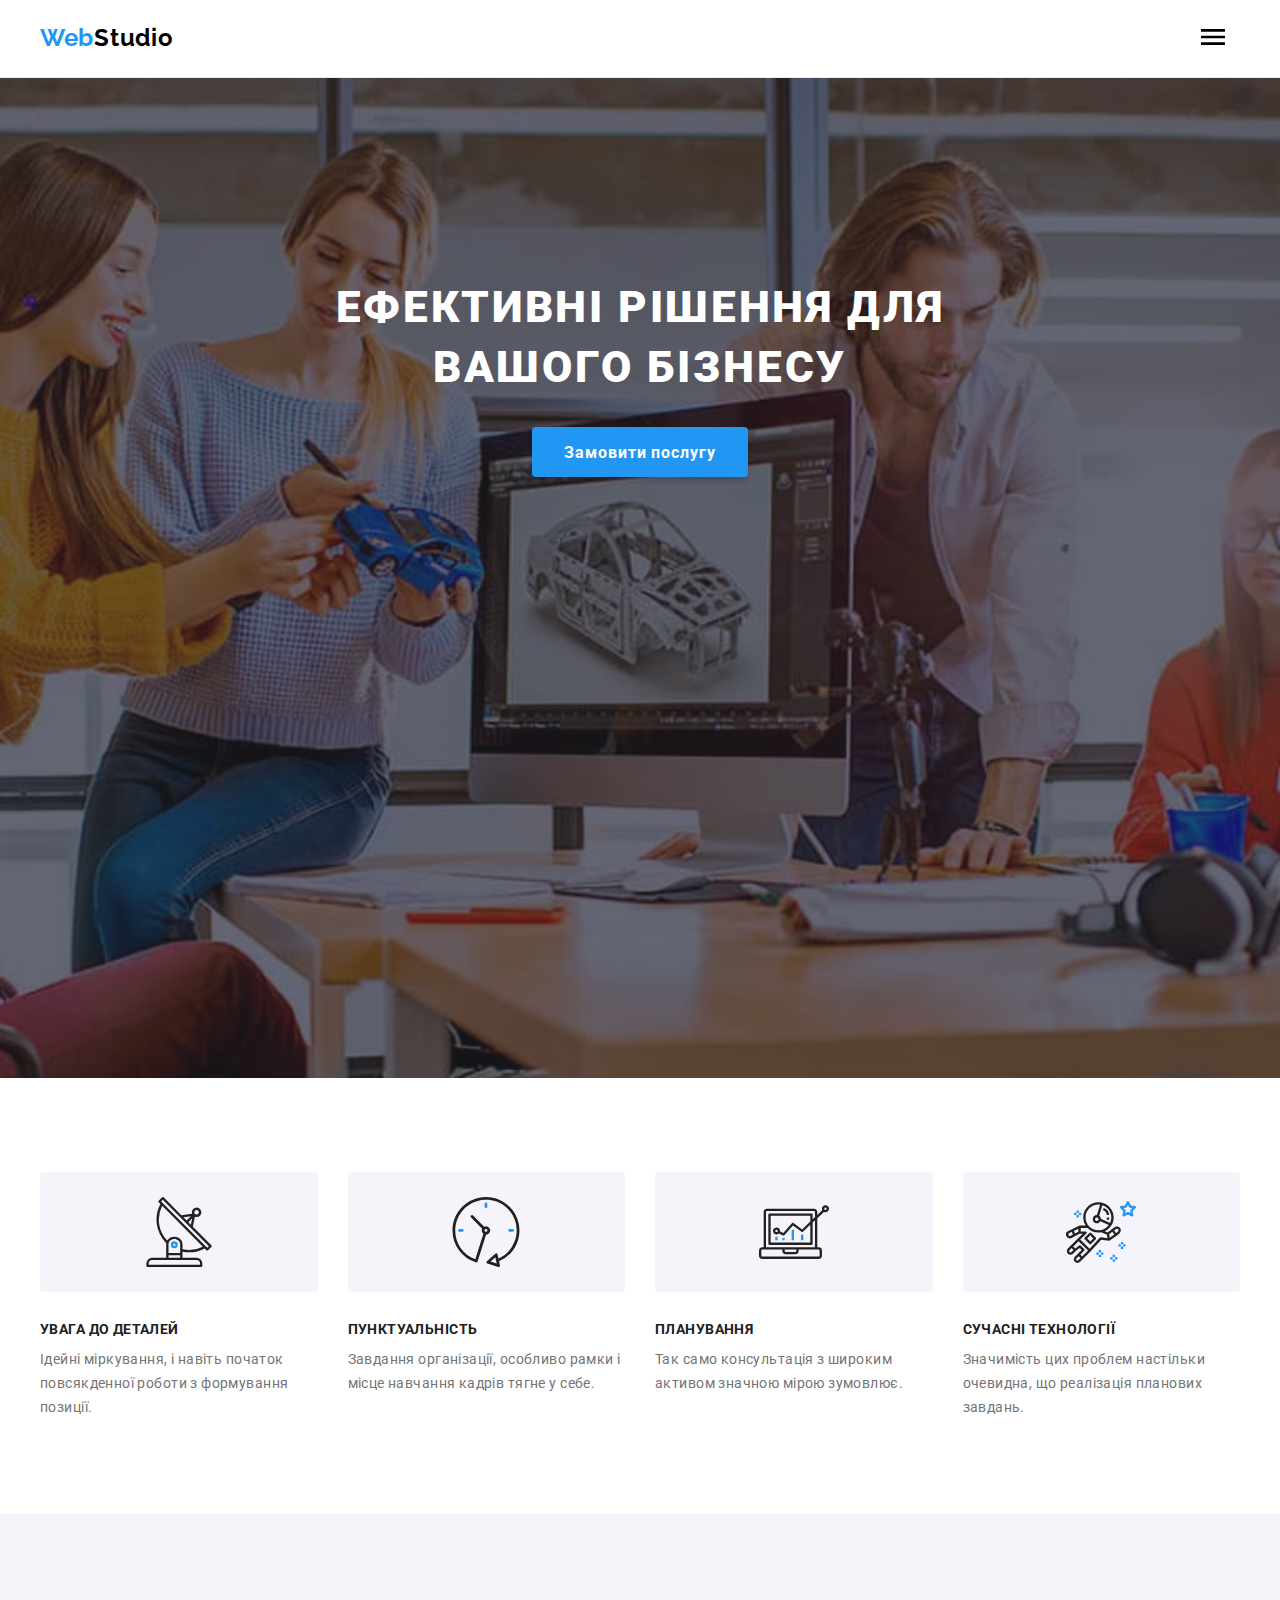
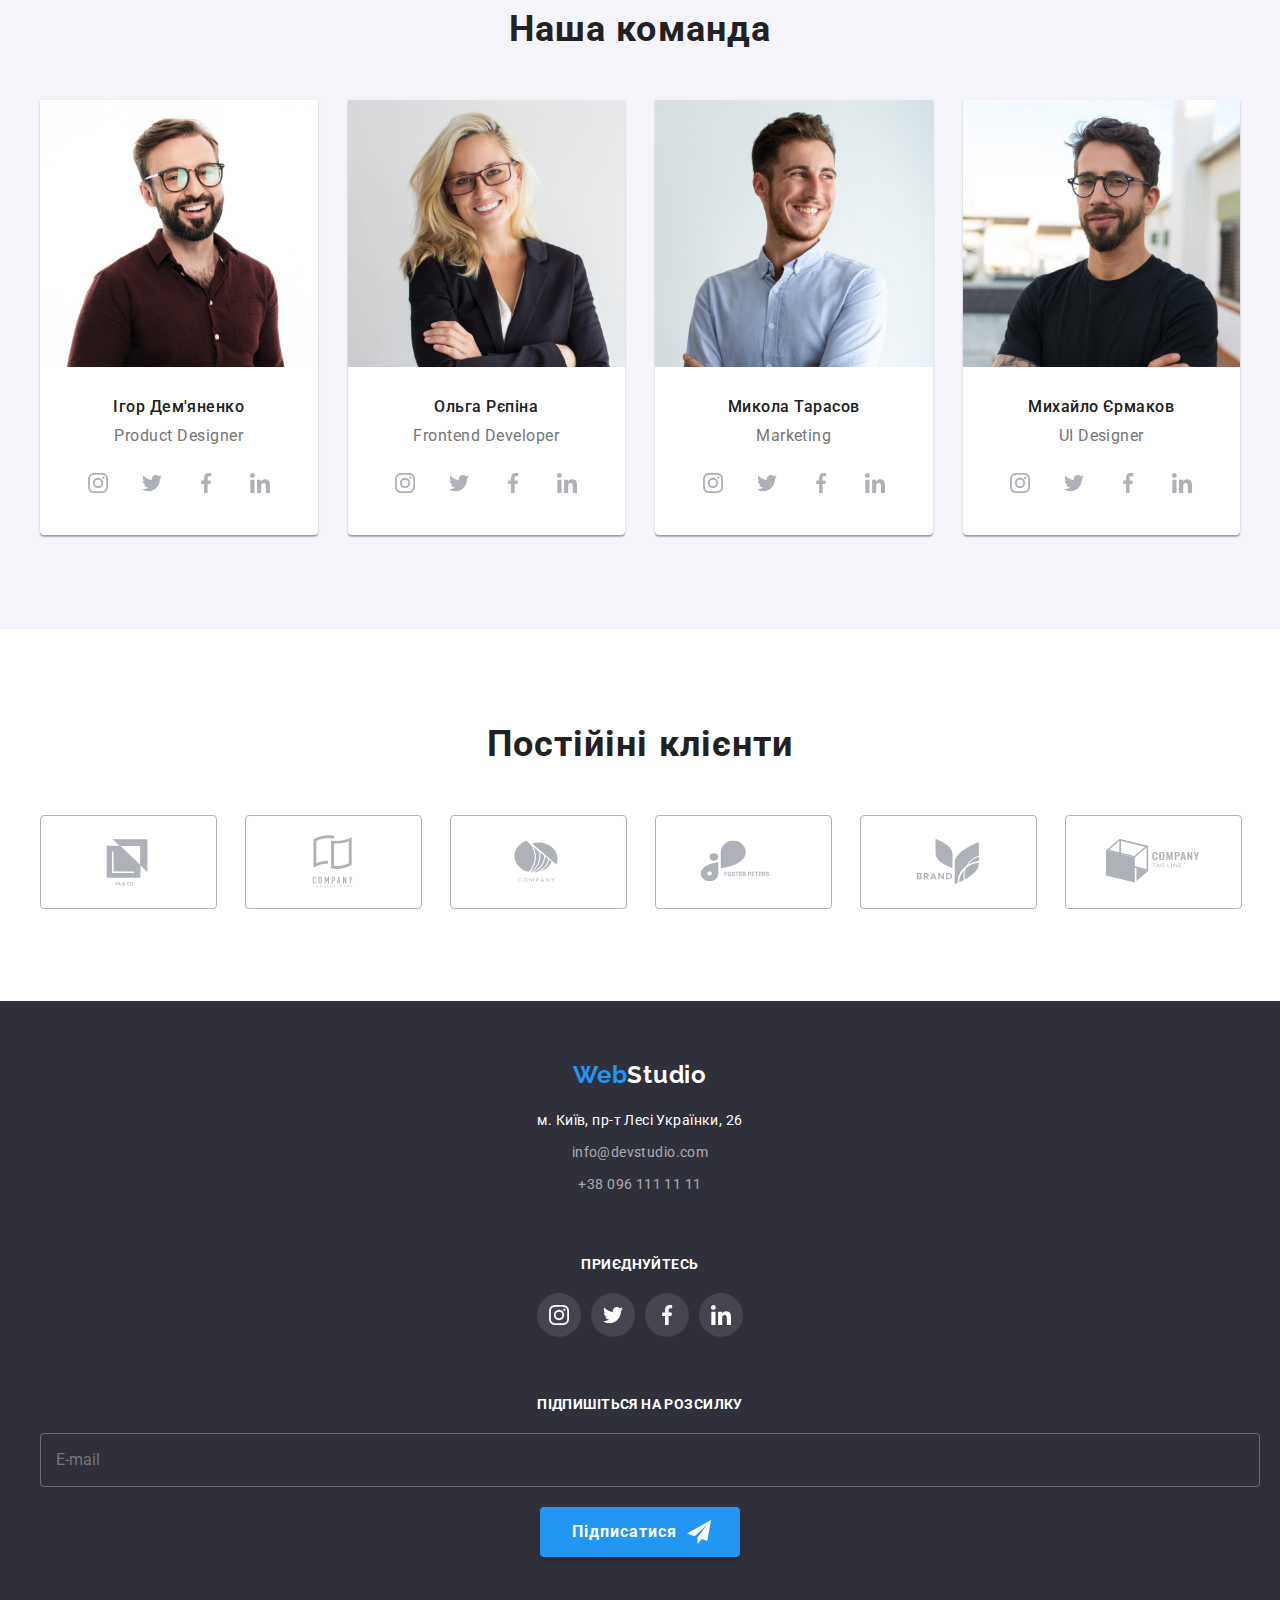
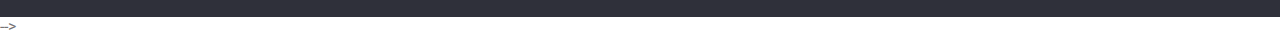
==== index.html @ acf28c1c "base" ====
<!DOCTYPE html>
<html lang="uk">
  <head>
    <meta charset="UTF-8" />
    <meta http-equiv="X-UA-Compatible" content="IE=edge" />
    <meta name="viewport" content="width=device-width, initial-scale=1.0" />
    <title>Web</title>
    <link rel="preconnect" href="https://fonts.googleapis.com" />
    <link rel="preconnect" href="https://fonts.gstatic.com" crossorigin />
    <link
      href="https://fonts.googleapis.com/css2?family=Raleway:wght@700&family=Roboto:wght@400;500;700;900&display=swap"
      rel="stylesheet"
    />
    <link
      rel="stylesheet"
      href="https://cdnjs.cloudflare.com/ajax/libs/modern-normalize/1.1.0/modern-normalize.min.css"
      integrity="sha512-wpPYUAdjBVSE4KJnH1VR1HeZfpl1ub8YT/NKx4PuQ5NmX2tKuGu6U/JRp5y+Y8XG2tV+wKQpNHVUX03MfMFn9Q=="
      crossorigin="anonymous"
      referrerpolicy="no-referrer"
    />
    <!-- <link rel="stylesheet" href="./css/styles.css" /> -->
    <link rel="stylesheet" href="./css/main.min.css">
  </head>

  <body>
    <header class="header">
      <div class="container header__container">
        <nav class="navigation">
          <a class="logo navigation__logo link logo--margin-header" lang="en" href="./index.html"
            >Web<span class="accent accent--color-dark">Studio</span></a
          >
          <ul class="site-nav">
            <li class="site-nav__item">
              <a class="site-nav__link link current" href="./index.html">Студія</a>
            </li>
            <li class="site-nav__item">
              <a class="site-nav__link link" href="./portfolio.html">Портфоліо</a>
            </li>
            <li class="site-nav__item">
              <a class="site-nav__link link" href="#">Контакти</a>
            </li>
          </ul>
        </nav>
        <ul class="contacts header__contacts">
          <li>
            <a class="contacts__mail link" href="mailto:info@devstudio.com">
              <svg class="contacts__envelop" width="16" height="12">
                <use href="./img/symbol-defs.svg#icon-envelope"></use>
              </svg>
              info@devstudio.com</a
            >
          </li>
          <li>
            <a class="contacts__tel link" href="tel:+380961111111">
              <svg class="contacts__smartphone" width="12" height="16">
                <use href="./img/symbol-defs.svg#icon-smartphone"></use></svg
              >+38 096 111 11 11</a
            >
          </li>
        </ul>
      <button type="button" class="menu-unfold" data-menu-open>
        <svg class="unfold__icon" width="40" height="40">
          <use href="./img/symbol-defs.svg#icon-unfold"></use>
        </svg>
      </button>
      </div>
      <div class="mobile-menu is-hidden" data-menu>
        <div class="container">
          <button type="button" class="menu-close" data-menu-close>
            <svg class="modal-close" width="40" height="40">
              <use href="./img/symbol-defs.svg#icon-close"></use>
            </svg>
          </button>
          <ul class="mobile-nav">
            <li class="mobile-nav__item">
              <a class="mobile-nav__link link current" href="./index.html">Студія</a>
            </li>
            <li class="mobile-nav__item">
              <a class="mobile-nav__link link" href="./portfolio.html">Портфоліо</a>
            </li>
            <li class="mobile-nav__item">
              <a class="mobile-nav__link link" href="#">Контакти</a>
            </li>
          </ul>
          </nav>
          <div class="mobile-menu-bottom">
            <ul class="mobile-contacts">
              <li>
                <a class="mobile-contacts__tel link" href="tel:+380961111111">
                  +38 096 111 11 11</a>
              </li>
              <li>
                <a class="mobile-contacts__mail link" href="mailto:info@devstudio.com">
                  info@devstudio.com</a>
              </li>
            </ul>
            <ul class=" mobile-social ">
              <li class="mobile-social-item">
                <a class="mobile-social__link link" href="#" target="_blank" rel="noopener noreferrer nofollow">
                  Instagram</a>
              </li>
              <li class="mobile-social-item">
                <a class="mobile-social__link link" href="#" target="_blank" rel="noopener noreferrer nofollow">
                  Twitter</a>
              </li>
              <li class="mobile-social-item">
                <a class="mobile-social__link link" href="#" target="_blank" rel="noopener noreferrer nofollow">
                  Facebook</a>
              </li>
              <li class="mobile-social-item">
                <a class="mobile-social__link link" href="#" target="_blank" rel="noopener noreferrer nofollow">
                  LinkedIn</a>
              </li>
            </ul>
          </div>
      </div>
      </div>
    </header>
    <main>
      <section class=" hero section ">
        <div class="container">
          <h1 class="hero__title">Ефективні рішення для вашого бізнесу</h1>
          <button class="btn" type="button" data-modal-open>
            Замовити послугу
          </button>
        </div>
      </section>
      <section class="benefits section">
        <div class="container">
          <h2 class="visually-hidden">Наші переваги</h2>
          <ul class="advantage card__list">
            <li class="card__list__item">
              <div class="card__list__graphics">
                <svg class="card__list__icon" width="70" height="70">
                  <use href="./img/symbol-defs.svg#icon-antenna"></use>
                </svg>
              </div>
              <h3 class="card__list__title">Увага до деталей</h3>
              <p class="card__list__text">
                Ідейні міркування, і навіть початок повсякденної роботи з
                формування позиції.
              </p>
            </li>
            <li class="card__list__item">
              <div class="card__list__graphics">
                <svg class="card__list__icon" width="70" height="70">
                  <use href="./img/symbol-defs.svg#icon-clock"></use>
                </svg>
              </div>
              <h3 class="card__list__title">Пунктуальність</h3>
              <p class="card__list__text">
                Завдання організації, особливо рамки і місце навчання кадрів
                тягне у себе.
              </p>
            </li>
            <li class="card__list__item">
              <div class="card__list__graphics">
                <svg class="card__list__icon" width="70" height="70">
                  <use href="./img/symbol-defs.svg#icon-diagram"></use>
                </svg>
              </div>
              <h3 class="card__list__title">Планування</h3>
              <p class="card__list__text">
                Так само консультація з широким активом значною мірою зумовлює.
              </p>
            </li>
            <li class="card__list__item">
              <div class="card__list__graphics">
                <svg class="card__list__icon" width="70" height="70">
                  <use href="./img/symbol-defs.svg#icon-astronaut"></use>
                </svg>
              </div>
              <h3 class="card__list__title">Сучасні технології</h3>
              <p class="card__list__text">
                Значимість цих проблем настільки очевидна, що реалізація
                планових завдань.
              </p>
            </li>
          </ul>
        </div>
      </section>
      <!-- <section class="work__section section ">
        <div class="container">
          <h2 class="section-title">Чим ми займаємося</h2>
          <ul class="product">
            <li class="product__item">
              <img
                src="./img/img1.jpg"
                alt="створення структури"
                width="370"
                height="294"
              />
              <h3 class="product__title">Десктопні додатки</h3>
            </li>
            <li class="product__item">
              <img
                src="img/img2.jpg"
                alt="робота з ноутбуком та телефоном"
                width="370"
                height="294"
              />
              <h3 class="product__title">Мобільні додатки</h3>
            </li>
            <li class="product__item">
              <img
                src="img/img3.jpg"
                alt="робота з планшетом"
                width="370"
                height="294"
              />
              <h3 class="product__title">Дизайнерські рішення</h3>
            </li>
          </ul>
        </div>
      </section> -->
      <section class="crew section">
        <div class="container">
          <h2 class="section-title">Наша команда</h2>
          <ul class="person person__list">
            <li class="person__list__item">
              <picture>
      <source srcset="img/team/person1.jpg 1x, 
              img/team/person1-2x.jpg 2x"
              media="(min-width: 1200px)"
              />
      <source srcset="img/team/person1-tab.jpg 1x, 
              img/team/person1-tab-2x.jpg 2x"
              media="(min-width: 768px)"
          />
    <source srcset="img/team/person1-mobile.jpg 1x, 
              img/team/person1-mobile-2x.jpg 2x"
              media="(min-width: 320px)"
          />
          <img 
          src="img/team/person1-mobile.jpg" 
          alt="наші працівники" 
          width="450" 
          height="260" />
              </picture>
           <div class="person__list__card">
                <h3 class="person__list__member">Ігор Дем'яненко</h3>
                <p class="person__list__position" lang="en">Product Designer</p>
                <ul class=" social social__list">
                  <li>
                    <a class="social__link" href="#">
                      <svg class="social__icon" width="20" height="20">
                        <use href="./img/symbol-defs.svg#icon-instagram"></use>
                      </svg>
                    </a>
                  </li>
                  <li>
                    <a class="social__link" href="#">
                      <svg class="social__icon" width="20" height="20">
                        <use href="./img/symbol-defs.svg#icon-twitter"></use>
                      </svg>
                    </a>
                  </li>
                  <li>
                    <a class="social__link" href="#">
                      <svg class="social__icon" width="20" height="20">
                        <use href="./img/symbol-defs.svg#icon-facebook"></use>
                      </svg>
                    </a>
                  </li>
                  <li>
                    <a class="social__link" href="#">
                      <svg class="social__icon" width="20" height="20">
                        <use href="./img/symbol-defs.svg#icon-linkedin"></use>
                      </svg>
                    </a>
                  </li>
                </ul>
              </div>
            </li>
            <li class="person__list__item">
      <picture>
        <source srcset="img/team/person2.jpg 1x, 
                    img/team/person2-2x.jpg 2x" media="(min-width: 1200px)" />
      <source srcset="img/team/person2-tab.jpg 1x, 
                    img/team/person2-tab-2x.jpg 2x" media="(min-width: 768px)" />
    <source srcset="img/team/person2-mobile.jpg 1x, 
                    img/team/person2-mobile-2x.jpg 2x" media="(min-width: 320px)" />
        <img src="img/team/person2-mobile.jpg" alt="наші працівники" width="450" height="260" />
      </picture>
               <div class="person__list__card">
                <h3 class="person__list__member">Ольга Рєпіна</h3>
                <p class="person__list__position" lang="en">Frontend Developer</p>
                <ul class="social social__list">
                  <li>
                    <a class="social__link" href="#">
                      <svg class="social__icon" width="20" height="20">
                        <use href="./img/symbol-defs.svg#icon-instagram"></use>
                      </svg>
                    </a>
                  </li>
                  <li>
                    <a class="social__link" href="#">
                      <svg class="social__icon" width="20" height="20">
                        <use href="./img/symbol-defs.svg#icon-twitter"></use>
                      </svg>
                    </a>
                  </li>
                  <li>
                    <a class="social__link" href="#">
                      <svg class="social__icon" width="20" height="20">
                        <use href="./img/symbol-defs.svg#icon-facebook"></use>
                      </svg>
                    </a>
                  </li>
                  <li>
                    <a class="social__link" href="#">
                      <svg class="social__icon" width="20" height="20">
                        <use href="./img/symbol-defs.svg#icon-linkedin"></use>
                      </svg>
                    </a>
                  </li>
                </ul>
              </div>
            </li>
            <li class="person__list__item">
    <picture>
      <source srcset="img/team/person3.jpg 1x, 
                  img/team/person3-2x.jpg 2x" media="(min-width: 1200px)" />
      <source srcset="img/team/person3-tab.jpg 1x, 
                  img/team/person3-tab-2x.jpg 2x" media="(min-width: 768px)" />
    <source srcset="img/team/person3-mobile.jpg 1x, 
                  img/team/person3-mobile-2x.jpg 2x" media="(min-width: 320px)" />
      <img src="img/team/person3-mobile.jpg" alt="наші працівники" width="450" height="260" />
    </picture>
              <div class="person__list__card">
                <h3 class="person__list__member">Микола Тарасов</h3>
                <p class="person__list__position" lang="en">Marketing</p>
                <ul class="social social__list">
                  <li>
                    <a class="social__link" href="#">
                      <svg class="social__icon" width="20" height="20">
                        <use href="./img/symbol-defs.svg#icon-instagram"></use>
                      </svg>
                    </a>
                  </li>
                  <li>
                    <a class="social__link" href="#">
                      <svg class="social__icon" width="20" height="20">
                        <use href="./img/symbol-defs.svg#icon-twitter"></use>
                      </svg>
                    </a>
                  </li>
                  <li>
                    <a class="social__link" href="#">
                      <svg class="social__icon" width="20" height="20">
                        <use href="./img/symbol-defs.svg#icon-facebook"></use>
                      </svg>
                    </a>
                  </li>
                  <li>
                    <a class="social__link" href="#">
                      <svg class="social__icon" width="20" height="20">
                        <use href="./img/symbol-defs.svg#icon-linkedin"></use>
                      </svg>
                    </a>
                  </li>
                </ul>
              </div>
            </li>
            <li class="person__list__item">
        <picture>
      <source srcset="img/team/person4.jpg 1x, 
                  img/team/person4-2x.jpg 2x" media="(min-width: 1200px)" />
      <source srcset="img/team/person4-tab.jpg 1x, 
                img/team/person4-tab-2x.jpg 2x" media="(min-width: 768px)" />
    <source srcset="img/team/person4-mobile.jpg 1x, 
                img/team/person4-mobile-2x.jpg 2x" media="(min-width: 320px)" />
                <img src="img/team/person4-mobile.jpg" alt="наші працівники" width="450" height="260" />
              </picture>
              <div class="person__list__card">
                <h3 class="person__list__member">Михайло Єрмаков</h3>
                <p class="person__list__position" lang="en">UI Designer</p>
                <ul class="social social__list">
                  <li>
                    <a class="social__link" href="#">
                      <svg class="social__icon" width="20" height="20">
                        <use href="./img/symbol-defs.svg#icon-instagram"></use>
                      </svg>
                    </a>
                  </li>
                  <li>
                    <a class="social__link" href="#">
                      <svg class="social__icon" width="20" height="20">
                        <use href="./img/symbol-defs.svg#icon-twitter"></use>
                      </svg>
                    </a>
                  </li>
                  <li>
                    <a class="social__link" href="#">
                      <svg class="social__icon" width="20" height="20">
                        <use href="./img/symbol-defs.svg#icon-facebook"></use>
                      </svg>
                    </a>
                  </li>
                  <li>
                    <a class="social__link" href="#">
                      <svg class="social__icon" width="20" height="20">
                        <use href="./img/symbol-defs.svg#icon-linkedin"></use>
                      </svg>
                    </a>
                  </li>
                </ul>
              </div>
            </li>
          </ul>
        </div>
      </section>
      <section class="section customers">
        <div class="container">
          <h2 class="clients-title section-title">Постійіні клієнти</h2>
          <ul class="clients clients__list">
            <li class="clients__item">
              <a class="clients__link" href="#">
                <svg class="clients__logo" width="106" height="60">
                  <use href="./img/symbol-defs.svg#icon-logo-1"></use>
                </svg>
              </a>
            </li>
            <li class="clients__item">
              <a class="clients__link" href="#">
                <svg class="clients__logo" width="106" height="60">
                  <use href="./img/symbol-defs.svg#icon-logo-2"></use>
                </svg>
              </a>
            </li>
            <li class="clients__item">
              <a class="clients__link" href="#">
                <svg class="clients__logo" width="106" height="60">
                  <use href="./img/symbol-defs.svg#icon-logo-3"></use>
                </svg>
              </a>
            </li>
            <li class="clients__item">
              <a class="clients__link" href="#">
                <svg class="clients__logo" width="106" height="60">
                  <use href="./img/symbol-defs.svg#icon-logo-4"></use>
                </svg>
              </a>
            </li>
            <li class="clients__item">
              <a class="clients__link" href="#">
                <svg class="clients__logo" width="106" height="60">
                  <use href="./img/symbol-defs.svg#icon-logo-5"></use>
                </svg>
              </a>
            </li>
            <li class="clients__item">
              <a class="clients__link" href="#">
                <svg class="clients__logo" width="106" height="60">
                  <use href="./img/symbol-defs.svg#icon-logo-6"></use>
                </svg>
              </a>
            </li>
          </ul>
        </div>
      </section>
    </main>
    <footer class="footer">
      <div class="container footer-container">
        <div class="main-part">
          <a class="logo link logo--margin-footer" lang="en" href="./index.html"
            >Web<span class="accent accent--color-light">Studio</span></a
          >
          <address class="address">
            <ul class="adress-list">
              <li class="footer-item">
                <a
                  class="footer-location place link"
                  href="https://goo.gl/maps/qjkYtsCH6BRkbTAi8"
                  target="_blank"
                  rel="noopener noreferrer nofollow"
                  >м. Київ, пр-т Лесі Українки, 26</a
                >
              </li>
              <li class="footer-item">
                <a class="footer-mail link" href="mailto:info@devstudio.com"
                  >info@devstudio.com</a
                >
              </li>
              <li class="footer-item">
                <a class="footer-tel link" href="tel:+380961111111"
                  >+38 096 111 11 11</a
                >
              </li>
            </ul>
          </address>
        </div>
        <div class=" social footer__social">
          <p class="social__text">приєднуйтесь</p>
          <ul class="social__list">
            <li>
              <a class="social__link socials" href="#">
                <svg class="social__icon" width="20" height="20">
                  <use href="./img/symbol-defs.svg#icon-instagram"></use>
                </svg>
              </a>
            </li>
            <li>
              <a class="social__link socials" href="#">
                <svg class="social__icon" width="20" height="20">
                  <use href="./img/symbol-defs.svg#icon-twitter"></use>
                </svg>
              </a>
            </li>
            <li>
              <a class="social__link socials" href="#">
                <svg class="social__icon" width="20" height="20">
                  <use href="./img/symbol-defs.svg#icon-facebook"></use>
                </svg>
              </a>
            </li>
            <li>
              <a class="social__link socials" href="#">
                <svg class="social__icon" width="20" height="20">
                  <use href="./img/symbol-defs.svg#icon-linkedin"></use>
                </svg>
              </a>
            </li>
          </ul>
        </div>
        <div class="subscription">
          <p class="subs-text">Підпишіться на розсилку</p>
          <form class="footer-form">
            <label class="footer-label">
              <input class="footer-input" type="email" name="mail"
              placeholder=" " />
              <span class="footer-mail-label">E-mail</span>
            </label>
            <button class="btn subs-bt" type="submit">
              <span class="subs-bt-text">Підписатися</span>
              <svg class="send-icon" width="24" height="24">
                <use href="./img/symbol-defs.svg#icon-send-footer"></use>
              </svg>
            </button>
          </form>
        </div>
      </div>
    </footer> -->
    <div class="backdrop is-hidden" data-modal>
      <div class="modal">
        <button data-modal-close type="button" class="modal-bt">
          <svg class="modal-close" width="18" height="18">
            <use href="./img/symbol-defs.svg#icon-close"></use>
          </svg>
        </button>
        <b class="form-title">Залиште свої дані, ми вам передзвонимо</b>
        <form>
          <div class="form-field">
            <label class="form-label" for="name">Ім'я</label>
            <input class="form-input" type="text" name="name" id="name" />
            <svg class="modal-input-icon" width="18" height="18">
              <use href="./img/symbol-defs.svg#icon-person-modal"></use>
            </svg>
          </div>

          <div class="form-field">
            <label class="form-label" for="tel">Телефон</label>
            <input class="form-input" type="tel" name="tel" id="tel" required />
            <svg class="modal-input-icon" width="18" height="18">
              <use href="./img/symbol-defs.svg#icon-phone-modal"></use>
            </svg>
          </div>

          <div class="form-field">
            <label class="form-label" for="mail">Пошта</label>
            <input
              class="form-input"
              type="email"
              name="mail"
              id="mail"
              required
            />
            <svg class="modal-input-icon" width="18" height="18">
              <use href="./img/symbol-defs.svg#icon-email-modal"></use>
            </svg>
          </div>

          <div class="form-field">
            <label class="form-label" for="coment">Коментар</label>
            <textarea
              class="form-coment"
              name="coment"
              id="coment"
              placeholder="Введіть текст"
            ></textarea>
          </div>

          <div class="form-field form-checkbox">
            <label class="label-checkbox">
              <input
                class="checkbox visually-hidden"
                type="checkbox"
                name="confirm"
                value="confirm"
              />
              <span class="icon-confirm">
                <svg class="icon-check" width="16" height="15">
                 <use href="./img/symbol-defs.svg#icon-check-modal">
                 </use>
                </svg>
              </span>
              Погоджуюся з розсилкою та приймаю
            </label>
            <a class="contract-modal" href="#">Умови договору</a>
          </div>

          <button class="btn hero-bt-modal" type="submit">Відправити</button>
        </form>
      </div>
    </div>
    <script src="./js/modal.js"></script>
    <script src="./js/menu.js"></script>
  </body>
</html>
---- css/main.min.css ----
:root{--primary-text-color: #757575;--accent-color: #2196f3;--primary-bkg-color: #ffffff;--primary-bkg-bt-color: #f5f4fa;--primary-title-color: #212121;--bkg-footer-color: #2f303a;--primary-logo-color: #afb1b8;--transition-duration: 250ms;--transition-cub: cubic-bezier(0.4, 0, 0.2, 1);--bt-bkg--hover-color: #188ce8;--main-font-style: "roboto";--gradient: linear-gradient( rgba(47, 48, 58, 0.4), rgba(47, 48, 58, 0.4))}.footer-mail,.footer-tel,.site-nav__link,.contacts__mail,.contacts__tel{transition:color var(--transition-duration) var(--transition-cub)}.modal{position:absolute;left:50%;top:50%}.visually-hidden{position:absolute;width:1px;height:1px;margin:-1px;border:0;padding:0;white-space:nowrap;-webkit-clip-path:inset(100%);clip-path:inset(100%);clip:rect(0 0 0 0);overflow:hidden}p,h1,h2,h3,h4,h5,h6{margin:0}ul{margin:0;padding-left:0;list-style:none}address{font-style:normal}.link{text-decoration:none}body{font-family:var(--main-font-style),sans-serif;color:var(--primary-text-color);margin:0}button{cursor:pointer;border:1px solid rgba(0,0,0,0)}img{display:block;max-width:100%;height:auto}.is-hidden{opacity:0;pointer-events:none;visibility:hidden}.section{padding-top:60px;padding-bottom:60px}@media screen and (min-width: 1200px){.section{padding-top:94px;padding-bottom:94px}}.container{width:100%;padding-left:15px;padding-right:15px;margin:0 auto}@media screen and (min-width: 480px){.container{width:480px}}@media screen and (min-width: 768px){.container{width:768px}}@media screen and (min-width: 1200px){.container{width:1200px}}.logo{font-family:"Raleway",sans-serif;font-style:normal;font-weight:700;font-size:24px;line-height:1.16;letter-spacing:.03em;color:var(--accent-color);display:block}.logo--margin-footer{margin-bottom:20px}.accent--color-dark{color:#000}.accent--color-light{color:#fff}.mobile-menu{width:100vw;height:100vh;top:0;position:fixed;z-index:1;background-color:var(--primary-bkg-color);padding-top:40px;padding-bottom:48px}.mobile-menu>.container{height:100%;display:flex;flex-direction:column;justify-content:space-between;overflow:auto}.menu-close{position:absolute;top:10px;right:10px;background-color:var(--primary-bkg-color)}.mobile-nav{margin-bottom:30px}.mobile-nav__item:not(:last-child){margin-bottom:12px}.mobile-nav__link{font-weight:500;font-size:40px;line-height:1.17;letter-spacing:.02em;color:var(--primary-title-color)}.mobile-nav__link:hover,.mobile-nav__link:focus{color:var(--accent-color)}.mobile-menu-bottom{display:inline-block;width:100%}.mobile-contacts{margin-bottom:20px}.mobile-contacts__tel{display:inline-block;font-weight:500;font-size:34px;line-height:1.18;letter-spacing:.02em;color:var(--accent-color);margin-bottom:32px}.mobile-contacts__mail{font-weight:500;font-size:24px;line-height:1.17px;letter-spacing:.02em;color:inherit}.mobile-social{display:flex;justify-content:center;gap:10px}.mobile-social-item{width:calc((100% - 30px)/4)}.mobile-social__link{display:block;border-right:1px solid rgba(33,33,33,.2);color:var(--accent-color);font-weight:500;font-size:18px;line-height:1.22;letter-spacing:.02em;padding-right:10px}.section-title{font-weight:700;font-size:28px;line-height:1.17;text-align:center;letter-spacing:.03em;color:var(--primary-title-color);margin-bottom:30px}@media screen and (min-width: 1200px){.section-title{font-size:36px;margin-bottom:50px}}.btn{min-width:216px;height:50px;font-family:inherit;font-weight:700;font-size:16px;line-height:1.87;display:block;align-items:center;text-align:center;letter-spacing:.06em;color:var(--primary-bkg-color);background:var(--accent-color);box-shadow:0px 4px 4px rgba(0,0,0,.15);border-radius:4px;cursor:pointer;margin:0 auto;margin-top:30px;transition:background-color var(--transition-duration) var(--transition-cub)}.btn:hover,.btn:focus{background-color:var(--bt-bkg--hover-color)}.backdrop{position:fixed;top:0;left:0;width:100%;height:100%;background-color:rgba(0,0,0,.2);opacity:1;transition:opacity 500ms cubic-bezier(0.4, 0, 0.2, 1),visibility 500ms cubic-bezier(0.4, 0, 0.2, 1)}.backdrop.is-hidden .modal{transform:translate(-50%, -50%) scale(0.4)}.modal{transform:translate(-50%, -50%) scale(1);min-width:528px;min-height:581px;background-color:var(--primary-bkg-color);padding:40px;box-shadow:0px 1px 3px rgba(0,0,0,.12),0px 1px 1px rgba(0,0,0,.14),0px 2px 1px rgba(0,0,0,.2);border-radius:4px;transition:transform 700ms cubic-bezier(0.075, 0.82, 0.165, 1)}.modal-bt{background-color:inherit;display:flex;width:30px;height:30px;border-radius:50%;align-items:center;justify-content:center;border:1px solid rgba(0,0,0,.1);position:absolute;right:8px;top:8px}.modal-close{fill:currentColor}.modal-bt:focus .modal-close,.modal-bt:hover .modal-close{color:var(--accent-color)}.form-title{margin-top:0px;margin-bottom:12px;text-align:center;font-weight:700;font-size:20px;line-height:1.15;text-align:center;letter-spacing:.03em;color:var(--primary-title-color);display:block}.form-field{display:flex;flex-direction:column;margin-bottom:10px;position:relative}.form-field:nth-child(4){margin-bottom:0px}.form-label{margin-bottom:4px;font-weight:400;font-size:12px;line-height:1.17;letter-spacing:.01em}.form-input,.form-coment{border:1px solid rgba(33,33,33,.2);border-radius:4px;width:100%;height:40px;color:#000;padding-left:42px;outline:rgba(0,0,0,0);transition:border-color var(--transition-duration) var(--transition-cub)}.form-input:focus,.form-coment:focus{border-color:var(--accent-color)}.form-coment{padding:12px 16px;height:120px;resize:none}.form-coment::-moz-placeholder{font-weight:400;font-size:12px;line-height:1.17;letter-spacing:.01em;color:rgba(117,117,117,.5)}.form-coment:-ms-input-placeholder{font-weight:400;font-size:12px;line-height:1.17;letter-spacing:.01em;color:rgba(117,117,117,.5)}.form-coment::placeholder{font-weight:400;font-size:12px;line-height:1.17;letter-spacing:.01em;color:rgba(117,117,117,.5)}.modal-input-icon{position:absolute;left:12px;top:50%;fill:currentColor}.form-input:focus+.modal-input-icon{fill:var(--accent-color)}.form-checkbox{margin-top:20px;margin-bottom:30px;align-items:center;flex-direction:row;gap:10px;font-weight:400;font-size:14px;line-height:1.71;letter-spacing:.03em;justify-content:center}.label-checkbox{display:flex;gap:7px;align-items:center}.icon-confirm{display:flex;width:16px;height:15px;border:2px solid #212121;border-radius:4px;align-items:center;justify-content:center;fill:rgba(0,0,0,0)}.checkbox:checked+.icon-confirm{background-color:var(--accent-color);border:var(--accent-color);background-origin:border-box;fill:#fff}.checkbox:focus+.icon-confirm{border-color:var(--accent-color)}.contract-modal{display:block;text-decoration:none;border-bottom:100% solid #2196f3;color:#2196f3;position:relative}.contract-modal::after{display:inline-block;content:"";width:100%;height:1px;background-color:currentColor;position:absolute;bottom:5px;right:0}.hero-bt-modal,.subs-bt{margin-top:0;min-width:200px}.header{background-color:var(--primary-bkg-color);border-bottom:1px solid #ececec}.header__container{display:flex;justify-content:space-between}.navigation{display:flex}.navigation__logo{display:inline-block;padding-top:24px;padding-bottom:25px}.site-nav__link,.contacts__mail,.contacts__tel{padding-top:32px;padding-bottom:32px;display:block}.site-nav,.contacts{display:none;gap:50px}.header__contacts{margin-left:auto}.site-nav__link{font-weight:500;font-size:14px;line-height:1.14;letter-spacing:.02em;color:var(--primary-title-color)}.site-nav__link:hover,.site-nav__link:focus{color:var(--accent-color)}.current{color:var(--accent-color);position:relative}.current::after{display:none;content:"";width:100%;height:4px;border-radius:2px;background-color:currentColor;position:absolute;bottom:-1px;right:0}.contacts__mail,.contacts__tel{display:none;font-weight:500;font-size:14px;line-height:1.14;letter-spacing:.02em;color:var(--primary-text-color);align-items:center}.contacts__mail:hover,.contacts__mail:focus,.contacts__tel:hover,.contacts__tel:focus{color:var(--accent-color)}.contacts__envelop,.contacts__smartphone{margin-right:10px;fill:currentColor;display:none}.menu-unfold{background-color:rgba(0,0,0,0)}.section.hero{background-color:#c4c4c4;padding-top:118px;padding-bottom:118px;background-image:var(--gradient),url("../img/hero-mobile.jpg");background-repeat:no-repeat;background-size:cover;background-position:center;margin-left:auto;margin-right:auto;max-width:100%;height:400px}@media(min-device-pixel-ratio: 2),(-webkit-min-device-pixel-ratio: 2),(min-resolution: 192dpi),(min-resolution: 2dppx){.section.hero{background-image:var(--gradient),url("../img/hero-mobile-2x.jpg")}}@media screen and (min-width: 768px){.section.hero{background-image:var(--gradient),url("../img/hero-tab.jpg")}}@media screen and (min-width: 768px)and (min-device-pixel-ratio: 2),screen and (min-width: 768px)and (-webkit-min-device-pixel-ratio: 2),screen and (min-width: 768px)and (min-resolution: 192dpi),screen and (min-width: 768px)and (min-resolution: 2dppx){.section.hero{background-image:var(--gradient),url("../img/hero-tab-2x.jpg")}}@media screen and (min-width: 1200px){.section.hero{height:600px;padding-top:200px;padding-bottom:200px;background-image:var(--gradient),url("../img/hero-desktop.jpg")}}@media screen and (min-width: 1200px)and (min-device-pixel-ratio: 2),screen and (min-width: 1200px)and (-webkit-min-device-pixel-ratio: 2),screen and (min-width: 1200px)and (min-resolution: 192dpi),screen and (min-width: 1200px)and (min-resolution: 2dppx){.section.hero{background-image:var(--gradient),url("../img/hero-desktop-2x.jpg")}}.hero__title{font-weight:900;font-size:26px;line-height:1.62;text-align:center;letter-spacing:.06em;text-transform:uppercase;color:var(--primary-bkg-color);max-width:360px;margin:0 auto}@media screen and (min-width: 1200px){.hero__title{font-size:44px;line-height:1.36;max-width:696px}}.card__list{display:flex;flex-wrap:wrap;gap:30px}.card__list__item{width:100%}@media screen and (min-width: 768px){.card__list__item{width:calc((100% - 30px)/2)}}@media screen and (min-width: 1200px){.card__list__item{width:calc((100% - 90px)/4)}}.card__list__graphics{display:flex;background-color:var(--primary-bkg-bt-color);height:120px;margin-bottom:30px;justify-content:center;border-radius:4px;align-items:center}.card__list__icon{width:70px;height:70px}.card__list__title{font-weight:700;font-size:14px;line-height:1.14;letter-spacing:.03em;text-transform:uppercase;text-align:center;color:var(--primary-title-color)}@media screen and (min-width: 768px){.card__list__title{text-align:unset}}.card__list__text{font-weight:400;font-size:14px;line-height:1.71;letter-spacing:.03em;margin-top:10px}.work__section{padding-top:0px;padding-bottom:94px}.product{display:flex;gap:30px}.product__item{width:calc((100% - 60px)/3);position:relative;display:flex}.product__title{position:absolute;width:100%;height:70px;background-color:rgba(47,48,58,.8);bottom:0;text-align:center;font-size:14px;line-height:1.14;letter-spacing:.03em;text-transform:uppercase;color:#fff;padding:27px}.crew{background:var(--primary-bkg-bt-color)}.person__list{display:flex;flex-wrap:wrap;gap:30px}.person__list__item{background:var(--primary-bkg-color);width:100%;padding-top:0px;box-shadow:0px 1px 3px rgba(0,0,0,.12),0px 1px 1px rgba(0,0,0,.14),0px 2px 1px rgba(0,0,0,.2);border-radius:0px 0px 4px 4px}@media screen and (min-width: 768px){.person__list__item{width:calc((100% - 30px)/2)}}@media screen and (min-width: 1200px){.person__list__item{width:calc((100% - 90px)/4)}}.person__list__card{padding-top:30px;padding-bottom:24px}@media screen and (min-width: 1200px){.person__list__card{padding-bottom:30px}}.social__list{display:flex;justify-content:center;gap:10px;align-items:center}.social__link{display:flex;width:44px;height:44px;border-radius:50%;align-items:center;justify-content:center;color:var(--primary-logo-color);transition:color var(--transition-duration) var(--transition-cub),background-color var(--transition-duration) var(--transition-cub)}.social__link:hover,.social__link:focus{background-color:var(--accent-color);color:var(--primary-bkg-color)}.social__icon{fill:currentColor}.person__list__member{font-weight:500;font-size:16px;line-height:1.19;text-align:center;letter-spacing:.03em;color:var(--primary-title-color);margin-bottom:10px}.person__list__position{font-weight:400;font-size:16px;line-height:1.19;text-align:center;letter-spacing:.03em;margin-bottom:16px}.clients__list{display:flex;flex-wrap:wrap;gap:30px}.clients__item{width:calc((100% - 30px)/2);height:92px}@media screen and (min-width: 768px){.clients__item{width:calc((100% - 60px)/3)}}@media screen and (min-width: 1200px){.clients__item{width:calc((100% - 150px)/6)}}.clients__link{width:100%;height:100%;border:solid 1px #afb1b8;border-radius:4px;display:flex;align-items:center;justify-content:center;color:var(--primary-logo-color);transition:color var(--transition-duration) var(--transition-cub),border-color var(--transition-duration) var(--transition-cub)}.clients__link:hover,.clients__link:focus{border-color:var(--accent-color);color:var(--accent-color)}.clients__logo{fill:currentColor}.footer{background:var(--bkg-footer-color);padding-top:60px;padding-bottom:60px}.main-part{align-items:center;display:flex;flex-direction:column}.address{margin-bottom:60px}.adress-list{align-items:center;display:flex;flex-direction:column}.footer-item:not(:last-child){margin-bottom:8px}.footer-location,.footer-mail,.footer-tel{font-style:normal;font-weight:400;font-size:14px;line-height:1.71;letter-spacing:.03em;color:rgba(255,255,255,.6)}.footer-mail:hover,.footer-mail:focus,.footer-tel:hover,.footer-tel:focus{color:var(--accent-color)}.place{color:var(--primary-bkg-color)}.social__text,.subs-text{font-weight:700;font-size:14px;line-height:1.14;letter-spacing:.03em;text-transform:uppercase;color:#fff;text-align:center}.social__text{margin-bottom:20px}.social__link.socials{background-color:rgba(255,255,255,.1);color:var(--primary-bkg-color)}.social__link.socials:hover,.social__link.socials:focus{background-color:var(--accent-color)}.footer__social{display:flex;flex-direction:column}.subscription{margin-left:auto;margin-top:60px}.subs-text{margin-bottom:20px}.footer-label{position:relative}.footer-mail-label{position:absolute;top:50%;left:16px;transform:translateY(-50%);transition:transform var(--transition-duration) var(--transition-cub)}.footer-input:not(:-moz-placeholder-shown)~.footer-mail-label{transform:translateY(-43px)}.footer-input:not(:-ms-input-placeholder)~.footer-mail-label{transform:translateY(-43px)}.footer-input:focus~.footer-mail-label,.footer-input:not(:placeholder-shown)~.footer-mail-label{transform:translateY(-43px)}.footer-input{width:100%;height:50px;border:1px solid rgba(255,255,255,.3);filter:drop-shadow(0px 4px 4px rgba(0, 0, 0, 0.15));border-radius:4px;background-color:rgba(0,0,0,0);color:#fff;outline:rgba(0,0,0,0);padding-left:16px;margin-bottom:20px}.subs-bt{display:flex;gap:10px;padding-left:31px}.send-icon{fill:currentColor}main{background-color:var(--primary-bkg-color)}.filter-bt{font-family:inherit;font-weight:500;font-size:16px;line-height:1.62;text-align:center;letter-spacing:.03em;color:var(--primary-title-color);background-color:var(--primary-bkg-bt-color);border:none;border-radius:4px;cursor:pointer;padding:6px 22px;transition-property:color,background-color,box-shadow;transition-duration:var(--transition-duration);transition-timing-function:var(--transition-cub)}.filter-bt:hover,.filter-bt:focus{color:var(--primary-bkg-color);background-color:var(--accent-color);box-shadow:0px 3px 1px rgba(0,0,0,.1),0px 1px 2px rgba(0,0,0,.08),0px 2px 2px rgba(0,0,0,.12)}.filter-list{display:flex;gap:8px;justify-content:center}.project-list{display:flex;flex-wrap:wrap;gap:30px;margin-top:40px}.project-card{padding:20px 24px;border-left:1px solid #eee;border-right:1px solid #eee;border-bottom:1px solid #eee}.project-link{display:block;text-decoration:none;transition:box-shadow var(--transition-duration) var(--transition-cub)}.project-link:hover{box-shadow:0px 1px 1px rgba(0,0,0,.12),0px 4px 4px rgba(0,0,0,.06),1px 4px 6px rgba(0,0,0,.16)}@media screen and (min-width: 768px){.project-link{width:calc((100% - 30px)/2)}}@media screen and (min-width: 1200px){.project-link{width:calc((100% - 60px)/3)}}.project-title{font-style:normal;font-size:18px;line-height:2;letter-spacing:.06em;color:var(--primary-title-color);margin-bottom:4px}.project-text{font-style:normal;font-size:16px;line-height:1.9;letter-spacing:.03em;color:var(--primary-text-color)}.hidden-card{position:relative;width:100%;height:100%;overflow:hidden}.hidden-text{position:absolute;font-size:18px;line-height:1.56;letter-spacing:.03em;color:#fff;padding:63px 24px;left:0;top:0;transform:translateY(100%);background-color:rgba(33,150,243,.9);transition-property:transform;transition-duration:var(--transition-duration);transition-timing-function:var(--transition-cub);opacity:0;overflow:auto}.project-link:hover .hidden-text{opacity:1;transform:translateY(0)}/*# sourceMappingURL=main.min.css.map */
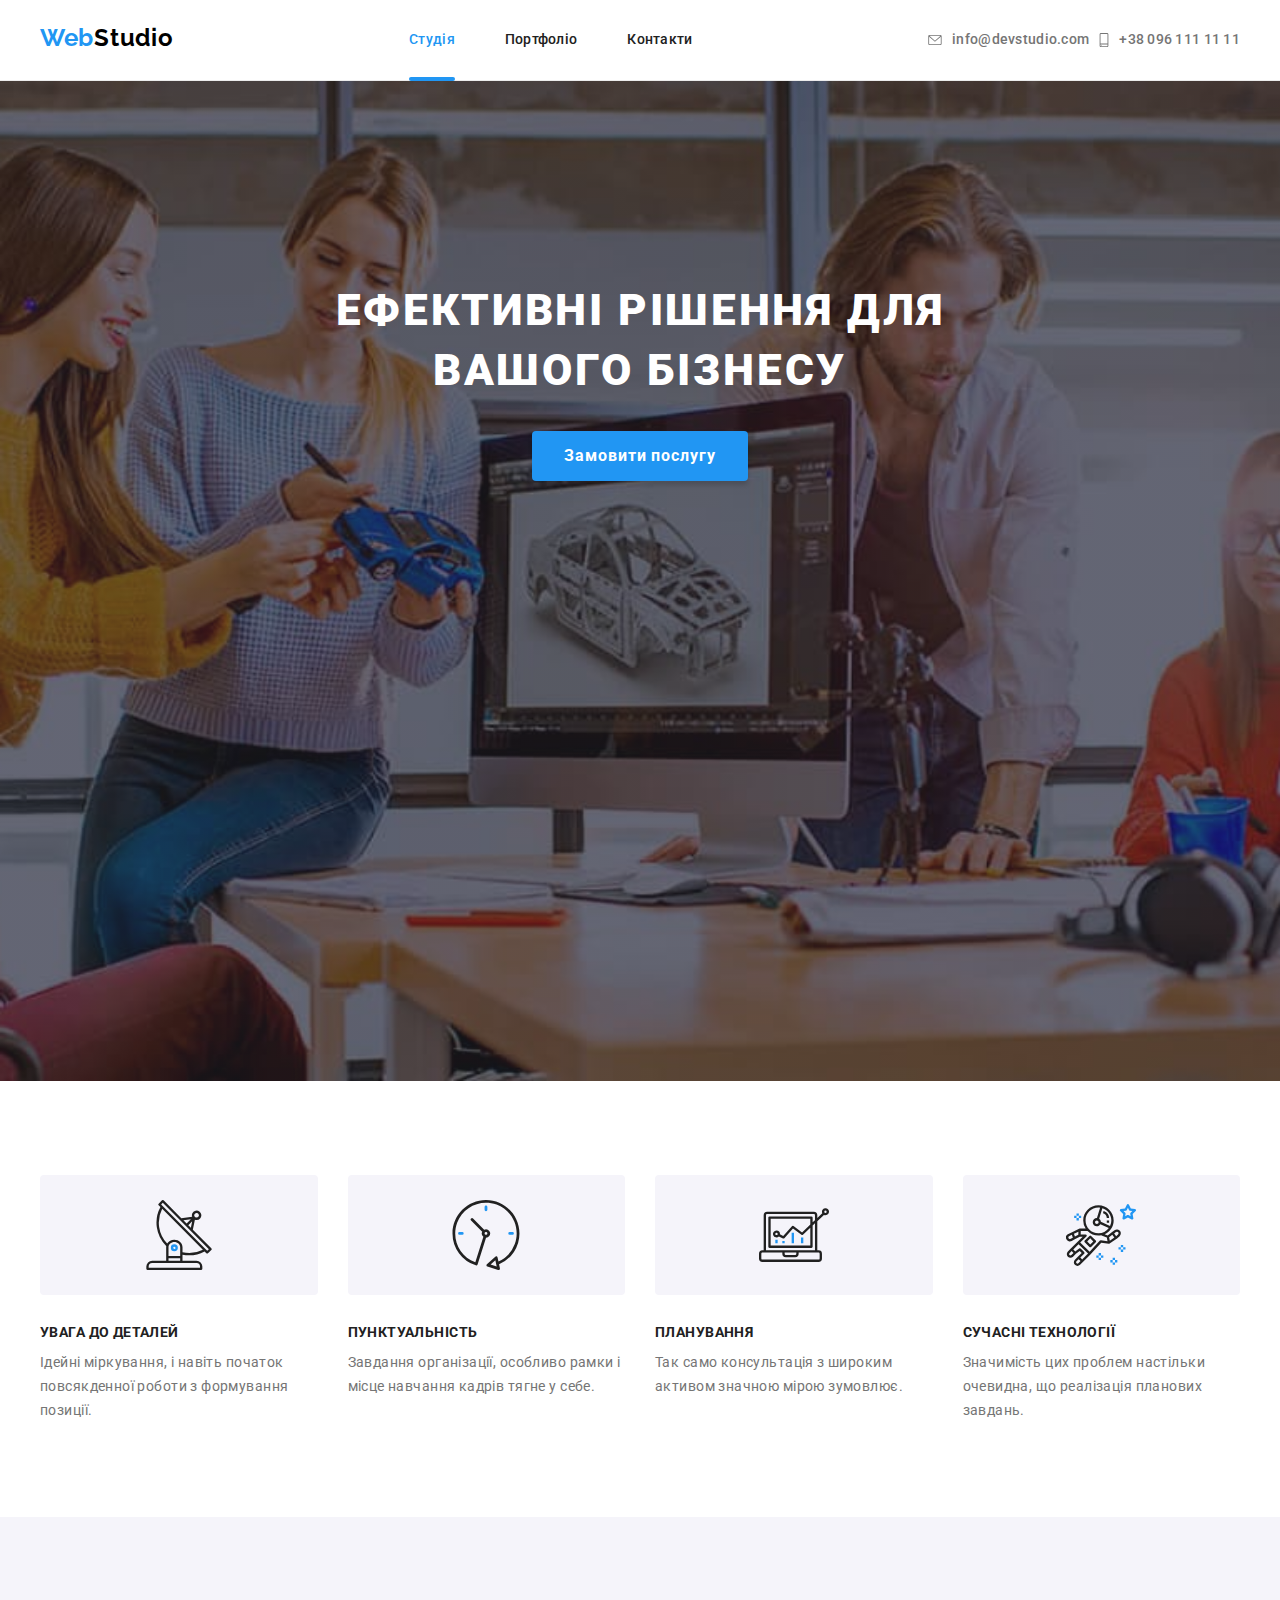
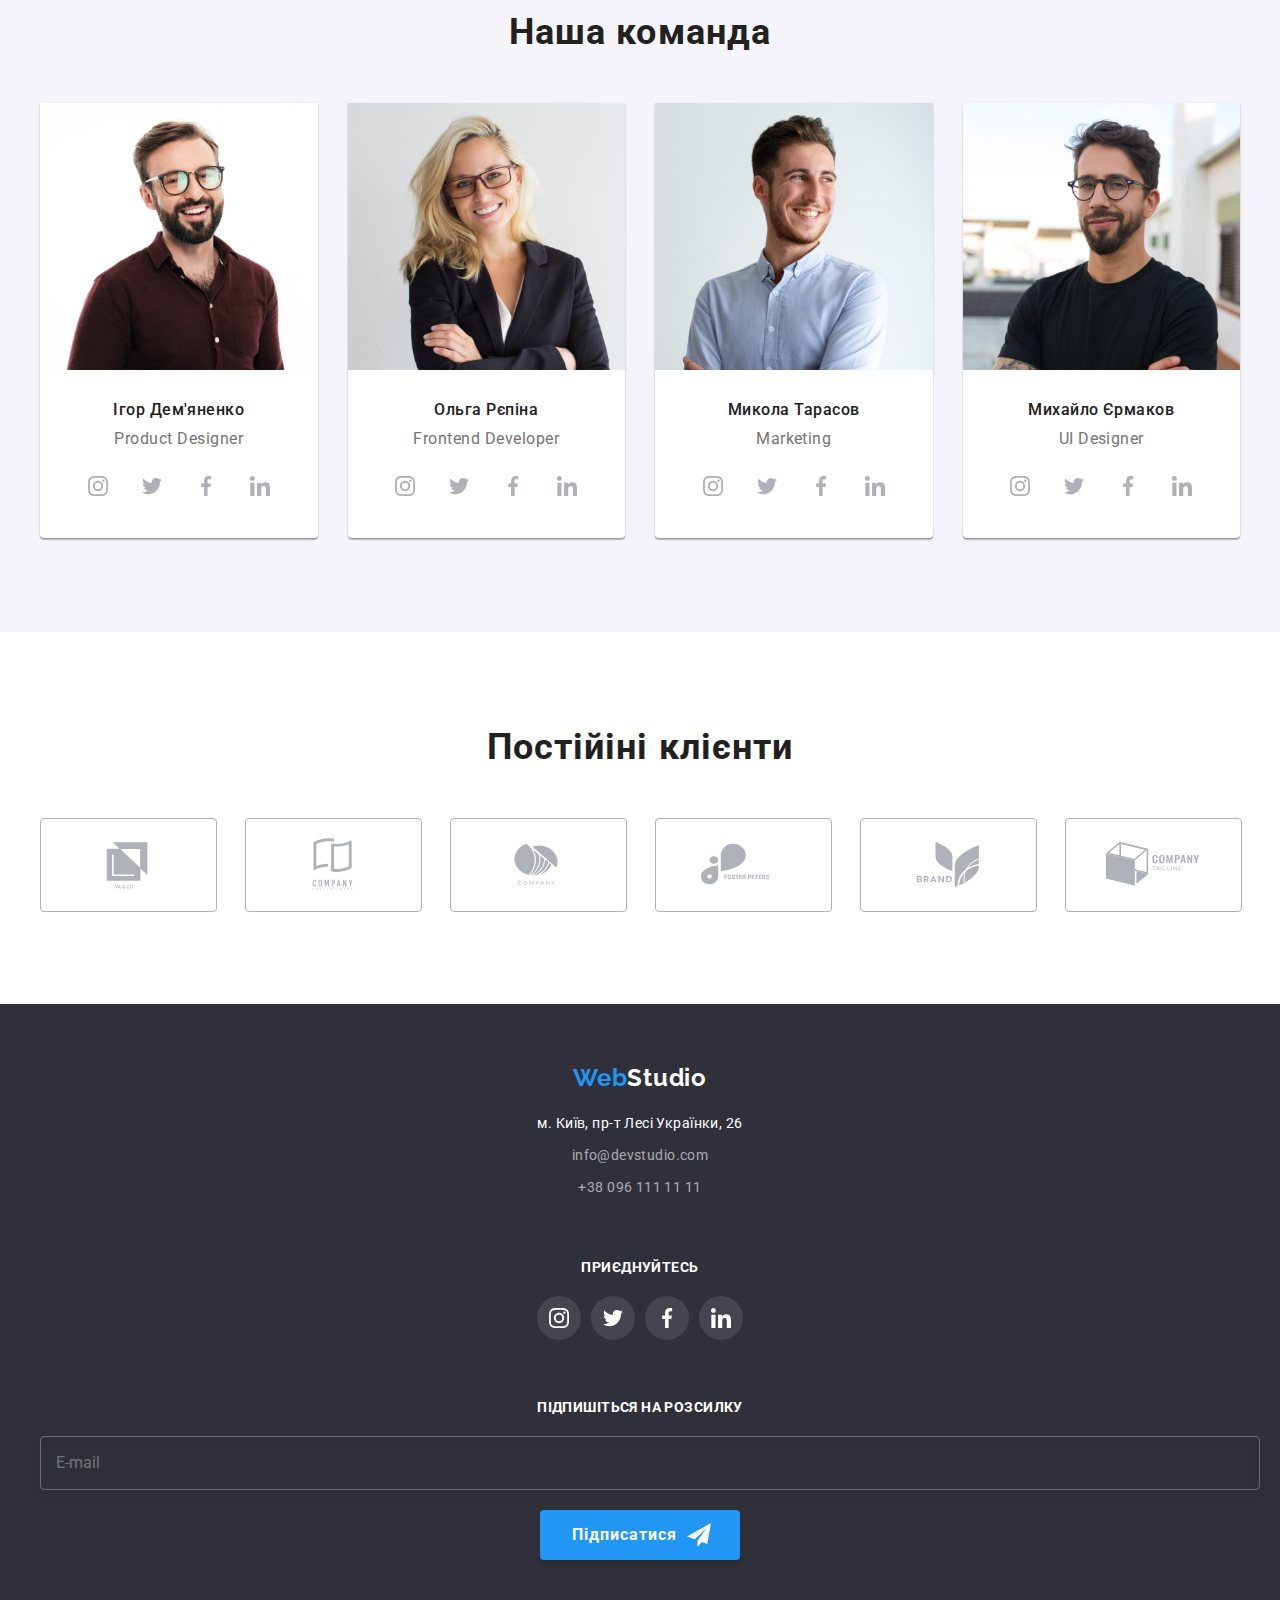
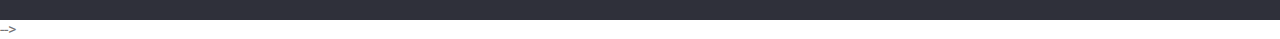
==== commit 181f9a0b: "header done" ====
--- a/index.html
+++ b/index.html
@@ -25,10 +25,10 @@
   <body>
     <header class="header">
       <div class="container header__container">
+        <a class="logo navigation__logo link logo--margin-header" lang="en" href="./index.html">Web<span
+            class="accent accent--color-dark">Studio</span></a>
         <nav class="navigation">
-          <a class="logo navigation__logo link logo--margin-header" lang="en" href="./index.html"
-            >Web<span class="accent accent--color-dark">Studio</span></a
-          >
+          
           <ul class="site-nav">
             <li class="site-nav__item">
               <a class="site-nav__link link current" href="./index.html">Студія</a>
@@ -44,7 +44,7 @@
         <ul class="contacts header__contacts">
           <li>
             <a class="contacts__mail link" href="mailto:info@devstudio.com">
-              <svg class="contacts__envelop" width="16" height="12">
+              <svg class="contacts__envelop" width="14" height="10">
                 <use href="./img/symbol-defs.svg#icon-envelope"></use>
               </svg>
               info@devstudio.com</a
@@ -52,7 +52,7 @@
           </li>
           <li>
             <a class="contacts__tel link" href="tel:+380961111111">
-              <svg class="contacts__smartphone" width="12" height="16">
+              <svg class="contacts__smartphone" width="10" height="14">
                 <use href="./img/symbol-defs.svg#icon-smartphone"></use></svg
               >+38 096 111 11 11</a
             >
--- a/css/main.min.css
+++ b/css/main.min.css
@@ -1 +1 @@
-:root{--primary-text-color: #757575;--accent-color: #2196f3;--primary-bkg-color: #ffffff;--primary-bkg-bt-color: #f5f4fa;--primary-title-color: #212121;--bkg-footer-color: #2f303a;--primary-logo-color: #afb1b8;--transition-duration: 250ms;--transition-cub: cubic-bezier(0.4, 0, 0.2, 1);--bt-bkg--hover-color: #188ce8;--main-font-style: "roboto";--gradient: linear-gradient( rgba(47, 48, 58, 0.4), rgba(47, 48, 58, 0.4))}.footer-mail,.footer-tel,.site-nav__link,.contacts__mail,.contacts__tel{transition:color var(--transition-duration) var(--transition-cub)}.modal{position:absolute;left:50%;top:50%}.visually-hidden{position:absolute;width:1px;height:1px;margin:-1px;border:0;padding:0;white-space:nowrap;-webkit-clip-path:inset(100%);clip-path:inset(100%);clip:rect(0 0 0 0);overflow:hidden}p,h1,h2,h3,h4,h5,h6{margin:0}ul{margin:0;padding-left:0;list-style:none}address{font-style:normal}.link{text-decoration:none}body{font-family:var(--main-font-style),sans-serif;color:var(--primary-text-color);margin:0}button{cursor:pointer;border:1px solid rgba(0,0,0,0)}img{display:block;max-width:100%;height:auto}.is-hidden{opacity:0;pointer-events:none;visibility:hidden}.section{padding-top:60px;padding-bottom:60px}@media screen and (min-width: 1200px){.section{padding-top:94px;padding-bottom:94px}}.container{width:100%;padding-left:15px;padding-right:15px;margin:0 auto}@media screen and (min-width: 480px){.container{width:480px}}@media screen and (min-width: 768px){.container{width:768px}}@media screen and (min-width: 1200px){.container{width:1200px}}.logo{font-family:"Raleway",sans-serif;font-style:normal;font-weight:700;font-size:24px;line-height:1.16;letter-spacing:.03em;color:var(--accent-color);display:block}.logo--margin-footer{margin-bottom:20px}.accent--color-dark{color:#000}.accent--color-light{color:#fff}.mobile-menu{width:100vw;height:100vh;top:0;position:fixed;z-index:1;background-color:var(--primary-bkg-color);padding-top:40px;padding-bottom:48px}.mobile-menu>.container{height:100%;display:flex;flex-direction:column;justify-content:space-between;overflow:auto}.menu-close{position:absolute;top:10px;right:10px;background-color:var(--primary-bkg-color)}.mobile-nav{margin-bottom:30px}.mobile-nav__item:not(:last-child){margin-bottom:12px}.mobile-nav__link{font-weight:500;font-size:40px;line-height:1.17;letter-spacing:.02em;color:var(--primary-title-color)}.mobile-nav__link:hover,.mobile-nav__link:focus{color:var(--accent-color)}.mobile-menu-bottom{display:inline-block;width:100%}.mobile-contacts{margin-bottom:20px}.mobile-contacts__tel{display:inline-block;font-weight:500;font-size:34px;line-height:1.18;letter-spacing:.02em;color:var(--accent-color);margin-bottom:32px}.mobile-contacts__mail{font-weight:500;font-size:24px;line-height:1.17px;letter-spacing:.02em;color:inherit}.mobile-social{display:flex;justify-content:center;gap:10px}.mobile-social-item{width:calc((100% - 30px)/4)}.mobile-social__link{display:block;border-right:1px solid rgba(33,33,33,.2);color:var(--accent-color);font-weight:500;font-size:18px;line-height:1.22;letter-spacing:.02em;padding-right:10px}.section-title{font-weight:700;font-size:28px;line-height:1.17;text-align:center;letter-spacing:.03em;color:var(--primary-title-color);margin-bottom:30px}@media screen and (min-width: 1200px){.section-title{font-size:36px;margin-bottom:50px}}.btn{min-width:216px;height:50px;font-family:inherit;font-weight:700;font-size:16px;line-height:1.87;display:block;align-items:center;text-align:center;letter-spacing:.06em;color:var(--primary-bkg-color);background:var(--accent-color);box-shadow:0px 4px 4px rgba(0,0,0,.15);border-radius:4px;cursor:pointer;margin:0 auto;margin-top:30px;transition:background-color var(--transition-duration) var(--transition-cub)}.btn:hover,.btn:focus{background-color:var(--bt-bkg--hover-color)}.backdrop{position:fixed;top:0;left:0;width:100%;height:100%;background-color:rgba(0,0,0,.2);opacity:1;transition:opacity 500ms cubic-bezier(0.4, 0, 0.2, 1),visibility 500ms cubic-bezier(0.4, 0, 0.2, 1)}.backdrop.is-hidden .modal{transform:translate(-50%, -50%) scale(0.4)}.modal{transform:translate(-50%, -50%) scale(1);min-width:528px;min-height:581px;background-color:var(--primary-bkg-color);padding:40px;box-shadow:0px 1px 3px rgba(0,0,0,.12),0px 1px 1px rgba(0,0,0,.14),0px 2px 1px rgba(0,0,0,.2);border-radius:4px;transition:transform 700ms cubic-bezier(0.075, 0.82, 0.165, 1)}.modal-bt{background-color:inherit;display:flex;width:30px;height:30px;border-radius:50%;align-items:center;justify-content:center;border:1px solid rgba(0,0,0,.1);position:absolute;right:8px;top:8px}.modal-close{fill:currentColor}.modal-bt:focus .modal-close,.modal-bt:hover .modal-close{color:var(--accent-color)}.form-title{margin-top:0px;margin-bottom:12px;text-align:center;font-weight:700;font-size:20px;line-height:1.15;text-align:center;letter-spacing:.03em;color:var(--primary-title-color);display:block}.form-field{display:flex;flex-direction:column;margin-bottom:10px;position:relative}.form-field:nth-child(4){margin-bottom:0px}.form-label{margin-bottom:4px;font-weight:400;font-size:12px;line-height:1.17;letter-spacing:.01em}.form-input,.form-coment{border:1px solid rgba(33,33,33,.2);border-radius:4px;width:100%;height:40px;color:#000;padding-left:42px;outline:rgba(0,0,0,0);transition:border-color var(--transition-duration) var(--transition-cub)}.form-input:focus,.form-coment:focus{border-color:var(--accent-color)}.form-coment{padding:12px 16px;height:120px;resize:none}.form-coment::-moz-placeholder{font-weight:400;font-size:12px;line-height:1.17;letter-spacing:.01em;color:rgba(117,117,117,.5)}.form-coment:-ms-input-placeholder{font-weight:400;font-size:12px;line-height:1.17;letter-spacing:.01em;color:rgba(117,117,117,.5)}.form-coment::placeholder{font-weight:400;font-size:12px;line-height:1.17;letter-spacing:.01em;color:rgba(117,117,117,.5)}.modal-input-icon{position:absolute;left:12px;top:50%;fill:currentColor}.form-input:focus+.modal-input-icon{fill:var(--accent-color)}.form-checkbox{margin-top:20px;margin-bottom:30px;align-items:center;flex-direction:row;gap:10px;font-weight:400;font-size:14px;line-height:1.71;letter-spacing:.03em;justify-content:center}.label-checkbox{display:flex;gap:7px;align-items:center}.icon-confirm{display:flex;width:16px;height:15px;border:2px solid #212121;border-radius:4px;align-items:center;justify-content:center;fill:rgba(0,0,0,0)}.checkbox:checked+.icon-confirm{background-color:var(--accent-color);border:var(--accent-color);background-origin:border-box;fill:#fff}.checkbox:focus+.icon-confirm{border-color:var(--accent-color)}.contract-modal{display:block;text-decoration:none;border-bottom:100% solid #2196f3;color:#2196f3;position:relative}.contract-modal::after{display:inline-block;content:"";width:100%;height:1px;background-color:currentColor;position:absolute;bottom:5px;right:0}.hero-bt-modal,.subs-bt{margin-top:0;min-width:200px}.header{background-color:var(--primary-bkg-color);border-bottom:1px solid #ececec}.header__container{display:flex;justify-content:space-between}.navigation{display:flex}.navigation__logo{display:inline-block;padding-top:24px;padding-bottom:25px}.site-nav__link,.contacts__mail,.contacts__tel{padding-top:32px;padding-bottom:32px;display:block}.site-nav,.contacts{display:none;gap:50px}.header__contacts{margin-left:auto}.site-nav__link{font-weight:500;font-size:14px;line-height:1.14;letter-spacing:.02em;color:var(--primary-title-color)}.site-nav__link:hover,.site-nav__link:focus{color:var(--accent-color)}.current{color:var(--accent-color);position:relative}.current::after{display:none;content:"";width:100%;height:4px;border-radius:2px;background-color:currentColor;position:absolute;bottom:-1px;right:0}.contacts__mail,.contacts__tel{display:none;font-weight:500;font-size:14px;line-height:1.14;letter-spacing:.02em;color:var(--primary-text-color);align-items:center}.contacts__mail:hover,.contacts__mail:focus,.contacts__tel:hover,.contacts__tel:focus{color:var(--accent-color)}.contacts__envelop,.contacts__smartphone{margin-right:10px;fill:currentColor;display:none}.menu-unfold{background-color:rgba(0,0,0,0)}.section.hero{background-color:#c4c4c4;padding-top:118px;padding-bottom:118px;background-image:var(--gradient),url("../img/hero-mobile.jpg");background-repeat:no-repeat;background-size:cover;background-position:center;margin-left:auto;margin-right:auto;max-width:100%;height:400px}@media(min-device-pixel-ratio: 2),(-webkit-min-device-pixel-ratio: 2),(min-resolution: 192dpi),(min-resolution: 2dppx){.section.hero{background-image:var(--gradient),url("../img/hero-mobile-2x.jpg")}}@media screen and (min-width: 768px){.section.hero{background-image:var(--gradient),url("../img/hero-tab.jpg")}}@media screen and (min-width: 768px)and (min-device-pixel-ratio: 2),screen and (min-width: 768px)and (-webkit-min-device-pixel-ratio: 2),screen and (min-width: 768px)and (min-resolution: 192dpi),screen and (min-width: 768px)and (min-resolution: 2dppx){.section.hero{background-image:var(--gradient),url("../img/hero-tab-2x.jpg")}}@media screen and (min-width: 1200px){.section.hero{height:600px;padding-top:200px;padding-bottom:200px;background-image:var(--gradient),url("../img/hero-desktop.jpg")}}@media screen and (min-width: 1200px)and (min-device-pixel-ratio: 2),screen and (min-width: 1200px)and (-webkit-min-device-pixel-ratio: 2),screen and (min-width: 1200px)and (min-resolution: 192dpi),screen and (min-width: 1200px)and (min-resolution: 2dppx){.section.hero{background-image:var(--gradient),url("../img/hero-desktop-2x.jpg")}}.hero__title{font-weight:900;font-size:26px;line-height:1.62;text-align:center;letter-spacing:.06em;text-transform:uppercase;color:var(--primary-bkg-color);max-width:360px;margin:0 auto}@media screen and (min-width: 1200px){.hero__title{font-size:44px;line-height:1.36;max-width:696px}}.card__list{display:flex;flex-wrap:wrap;gap:30px}.card__list__item{width:100%}@media screen and (min-width: 768px){.card__list__item{width:calc((100% - 30px)/2)}}@media screen and (min-width: 1200px){.card__list__item{width:calc((100% - 90px)/4)}}.card__list__graphics{display:flex;background-color:var(--primary-bkg-bt-color);height:120px;margin-bottom:30px;justify-content:center;border-radius:4px;align-items:center}.card__list__icon{width:70px;height:70px}.card__list__title{font-weight:700;font-size:14px;line-height:1.14;letter-spacing:.03em;text-transform:uppercase;text-align:center;color:var(--primary-title-color)}@media screen and (min-width: 768px){.card__list__title{text-align:unset}}.card__list__text{font-weight:400;font-size:14px;line-height:1.71;letter-spacing:.03em;margin-top:10px}.work__section{padding-top:0px;padding-bottom:94px}.product{display:flex;gap:30px}.product__item{width:calc((100% - 60px)/3);position:relative;display:flex}.product__title{position:absolute;width:100%;height:70px;background-color:rgba(47,48,58,.8);bottom:0;text-align:center;font-size:14px;line-height:1.14;letter-spacing:.03em;text-transform:uppercase;color:#fff;padding:27px}.crew{background:var(--primary-bkg-bt-color)}.person__list{display:flex;flex-wrap:wrap;gap:30px}.person__list__item{background:var(--primary-bkg-color);width:100%;padding-top:0px;box-shadow:0px 1px 3px rgba(0,0,0,.12),0px 1px 1px rgba(0,0,0,.14),0px 2px 1px rgba(0,0,0,.2);border-radius:0px 0px 4px 4px}@media screen and (min-width: 768px){.person__list__item{width:calc((100% - 30px)/2)}}@media screen and (min-width: 1200px){.person__list__item{width:calc((100% - 90px)/4)}}.person__list__card{padding-top:30px;padding-bottom:24px}@media screen and (min-width: 1200px){.person__list__card{padding-bottom:30px}}.social__list{display:flex;justify-content:center;gap:10px;align-items:center}.social__link{display:flex;width:44px;height:44px;border-radius:50%;align-items:center;justify-content:center;color:var(--primary-logo-color);transition:color var(--transition-duration) var(--transition-cub),background-color var(--transition-duration) var(--transition-cub)}.social__link:hover,.social__link:focus{background-color:var(--accent-color);color:var(--primary-bkg-color)}.social__icon{fill:currentColor}.person__list__member{font-weight:500;font-size:16px;line-height:1.19;text-align:center;letter-spacing:.03em;color:var(--primary-title-color);margin-bottom:10px}.person__list__position{font-weight:400;font-size:16px;line-height:1.19;text-align:center;letter-spacing:.03em;margin-bottom:16px}.clients__list{display:flex;flex-wrap:wrap;gap:30px}.clients__item{width:calc((100% - 30px)/2);height:92px}@media screen and (min-width: 768px){.clients__item{width:calc((100% - 60px)/3)}}@media screen and (min-width: 1200px){.clients__item{width:calc((100% - 150px)/6)}}.clients__link{width:100%;height:100%;border:solid 1px #afb1b8;border-radius:4px;display:flex;align-items:center;justify-content:center;color:var(--primary-logo-color);transition:color var(--transition-duration) var(--transition-cub),border-color var(--transition-duration) var(--transition-cub)}.clients__link:hover,.clients__link:focus{border-color:var(--accent-color);color:var(--accent-color)}.clients__logo{fill:currentColor}.footer{background:var(--bkg-footer-color);padding-top:60px;padding-bottom:60px}.main-part{align-items:center;display:flex;flex-direction:column}.address{margin-bottom:60px}.adress-list{align-items:center;display:flex;flex-direction:column}.footer-item:not(:last-child){margin-bottom:8px}.footer-location,.footer-mail,.footer-tel{font-style:normal;font-weight:400;font-size:14px;line-height:1.71;letter-spacing:.03em;color:rgba(255,255,255,.6)}.footer-mail:hover,.footer-mail:focus,.footer-tel:hover,.footer-tel:focus{color:var(--accent-color)}.place{color:var(--primary-bkg-color)}.social__text,.subs-text{font-weight:700;font-size:14px;line-height:1.14;letter-spacing:.03em;text-transform:uppercase;color:#fff;text-align:center}.social__text{margin-bottom:20px}.social__link.socials{background-color:rgba(255,255,255,.1);color:var(--primary-bkg-color)}.social__link.socials:hover,.social__link.socials:focus{background-color:var(--accent-color)}.footer__social{display:flex;flex-direction:column}.subscription{margin-left:auto;margin-top:60px}.subs-text{margin-bottom:20px}.footer-label{position:relative}.footer-mail-label{position:absolute;top:50%;left:16px;transform:translateY(-50%);transition:transform var(--transition-duration) var(--transition-cub)}.footer-input:not(:-moz-placeholder-shown)~.footer-mail-label{transform:translateY(-43px)}.footer-input:not(:-ms-input-placeholder)~.footer-mail-label{transform:translateY(-43px)}.footer-input:focus~.footer-mail-label,.footer-input:not(:placeholder-shown)~.footer-mail-label{transform:translateY(-43px)}.footer-input{width:100%;height:50px;border:1px solid rgba(255,255,255,.3);filter:drop-shadow(0px 4px 4px rgba(0, 0, 0, 0.15));border-radius:4px;background-color:rgba(0,0,0,0);color:#fff;outline:rgba(0,0,0,0);padding-left:16px;margin-bottom:20px}.subs-bt{display:flex;gap:10px;padding-left:31px}.send-icon{fill:currentColor}main{background-color:var(--primary-bkg-color)}.filter-bt{font-family:inherit;font-weight:500;font-size:16px;line-height:1.62;text-align:center;letter-spacing:.03em;color:var(--primary-title-color);background-color:var(--primary-bkg-bt-color);border:none;border-radius:4px;cursor:pointer;padding:6px 22px;transition-property:color,background-color,box-shadow;transition-duration:var(--transition-duration);transition-timing-function:var(--transition-cub)}.filter-bt:hover,.filter-bt:focus{color:var(--primary-bkg-color);background-color:var(--accent-color);box-shadow:0px 3px 1px rgba(0,0,0,.1),0px 1px 2px rgba(0,0,0,.08),0px 2px 2px rgba(0,0,0,.12)}.filter-list{display:flex;gap:8px;justify-content:center}.project-list{display:flex;flex-wrap:wrap;gap:30px;margin-top:40px}.project-card{padding:20px 24px;border-left:1px solid #eee;border-right:1px solid #eee;border-bottom:1px solid #eee}.project-link{display:block;text-decoration:none;transition:box-shadow var(--transition-duration) var(--transition-cub)}.project-link:hover{box-shadow:0px 1px 1px rgba(0,0,0,.12),0px 4px 4px rgba(0,0,0,.06),1px 4px 6px rgba(0,0,0,.16)}@media screen and (min-width: 768px){.project-link{width:calc((100% - 30px)/2)}}@media screen and (min-width: 1200px){.project-link{width:calc((100% - 60px)/3)}}.project-title{font-style:normal;font-size:18px;line-height:2;letter-spacing:.06em;color:var(--primary-title-color);margin-bottom:4px}.project-text{font-style:normal;font-size:16px;line-height:1.9;letter-spacing:.03em;color:var(--primary-text-color)}.hidden-card{position:relative;width:100%;height:100%;overflow:hidden}.hidden-text{position:absolute;font-size:18px;line-height:1.56;letter-spacing:.03em;color:#fff;padding:63px 24px;left:0;top:0;transform:translateY(100%);background-color:rgba(33,150,243,.9);transition-property:transform;transition-duration:var(--transition-duration);transition-timing-function:var(--transition-cub);opacity:0;overflow:auto}.project-link:hover .hidden-text{opacity:1;transform:translateY(0)}/*# sourceMappingURL=main.min.css.map */+:root{--primary-text-color: #757575;--accent-color: #2196f3;--primary-bkg-color: #ffffff;--primary-bkg-bt-color: #f5f4fa;--primary-title-color: #212121;--bkg-footer-color: #2f303a;--primary-logo-color: #afb1b8;--transition-duration: 250ms;--transition-cub: cubic-bezier(0.4, 0, 0.2, 1);--bt-bkg--hover-color: #188ce8;--main-font-style: "roboto";--gradient: linear-gradient( rgba(47, 48, 58, 0.4), rgba(47, 48, 58, 0.4))}.footer-mail,.footer-tel,.site-nav__link,.contacts__mail,.contacts__tel{transition:color var(--transition-duration) var(--transition-cub)}.modal{position:absolute;left:50%;top:50%}.visually-hidden{position:absolute;width:1px;height:1px;margin:-1px;border:0;padding:0;white-space:nowrap;-webkit-clip-path:inset(100%);clip-path:inset(100%);clip:rect(0 0 0 0);overflow:hidden}p,h1,h2,h3,h4,h5,h6{margin:0}ul{margin:0;padding-left:0;list-style:none}address{font-style:normal}.link{text-decoration:none}body{font-family:var(--main-font-style),sans-serif;color:var(--primary-text-color);margin:0}button{cursor:pointer;border:1px solid rgba(0,0,0,0)}img{display:block;max-width:100%;height:auto}.is-hidden{opacity:0;pointer-events:none;visibility:hidden}.section{padding-top:60px;padding-bottom:60px}@media screen and (min-width: 1200px){.section{padding-top:94px;padding-bottom:94px}}.container{width:100%;padding-left:15px;padding-right:15px;margin:0 auto}@media screen and (min-width: 480px){.container{width:480px}}@media screen and (min-width: 768px){.container{width:768px}}@media screen and (min-width: 1200px){.container{width:1200px}}.logo{font-family:"Raleway",sans-serif;font-style:normal;font-weight:700;font-size:24px;line-height:1.16;letter-spacing:.03em;color:var(--accent-color);display:block}.logo--margin-footer{margin-bottom:20px}.accent--color-dark{color:#000}.accent--color-light{color:#fff}.mobile-menu{width:100vw;height:100vh;top:0;position:fixed;z-index:1;background-color:var(--primary-bkg-color);padding-top:40px;padding-bottom:48px}.mobile-menu>.container{height:100%;display:flex;flex-direction:column;justify-content:space-between;overflow:auto}.menu-close{position:absolute;top:10px;right:10px;background-color:var(--primary-bkg-color)}.mobile-nav{margin-bottom:30px}.mobile-nav__item:not(:last-child){margin-bottom:12px}.mobile-nav__link{font-weight:500;font-size:40px;line-height:1.17;letter-spacing:.02em;color:var(--primary-title-color)}.mobile-nav__link:hover,.mobile-nav__link:focus{color:var(--accent-color)}.mobile-menu-bottom{display:inline-block;width:100%}.mobile-contacts{margin-bottom:20px}.mobile-contacts__tel{display:inline-block;font-weight:500;font-size:34px;line-height:1.18;letter-spacing:.02em;color:var(--accent-color);margin-bottom:32px}.mobile-contacts__mail{font-weight:500;font-size:24px;line-height:1.17px;letter-spacing:.02em;color:inherit}.mobile-social{display:flex;gap:10px;flex-wrap:wrap}@media screen and (max-width: 400px){.mobile-social{justify-content:center}}.mobile-social-item:not(:first-child){border-left:1px solid rgba(33,33,33,.2);padding-left:10px}.mobile-social__link{display:block;color:var(--accent-color);font-weight:500;font-size:18px;line-height:1.22;letter-spacing:.02em}.section-title{font-weight:700;font-size:28px;line-height:1.17;text-align:center;letter-spacing:.03em;color:var(--primary-title-color);margin-bottom:30px}@media screen and (min-width: 1200px){.section-title{font-size:36px;margin-bottom:50px}}.btn{min-width:216px;height:50px;font-family:inherit;font-weight:700;font-size:16px;line-height:1.87;display:block;align-items:center;text-align:center;letter-spacing:.06em;color:var(--primary-bkg-color);background:var(--accent-color);box-shadow:0px 4px 4px rgba(0,0,0,.15);border-radius:4px;cursor:pointer;margin:0 auto;margin-top:30px;transition:background-color var(--transition-duration) var(--transition-cub)}.btn:hover,.btn:focus{background-color:var(--bt-bkg--hover-color)}.backdrop{position:fixed;top:0;left:0;width:100%;height:100%;background-color:rgba(0,0,0,.2);opacity:1;transition:opacity 500ms cubic-bezier(0.4, 0, 0.2, 1),visibility 500ms cubic-bezier(0.4, 0, 0.2, 1)}.backdrop.is-hidden .modal{transform:translate(-50%, -50%) scale(0.4)}.modal{transform:translate(-50%, -50%) scale(1);min-width:528px;min-height:581px;background-color:var(--primary-bkg-color);padding:40px;box-shadow:0px 1px 3px rgba(0,0,0,.12),0px 1px 1px rgba(0,0,0,.14),0px 2px 1px rgba(0,0,0,.2);border-radius:4px;transition:transform 700ms cubic-bezier(0.075, 0.82, 0.165, 1)}.modal-bt{background-color:inherit;display:flex;width:30px;height:30px;border-radius:50%;align-items:center;justify-content:center;border:1px solid rgba(0,0,0,.1);position:absolute;right:8px;top:8px}.modal-close{fill:currentColor}.modal-bt:focus .modal-close,.modal-bt:hover .modal-close{color:var(--accent-color)}.form-title{margin-top:0px;margin-bottom:12px;text-align:center;font-weight:700;font-size:20px;line-height:1.15;text-align:center;letter-spacing:.03em;color:var(--primary-title-color);display:block}.form-field{display:flex;flex-direction:column;margin-bottom:10px;position:relative}.form-field:nth-child(4){margin-bottom:0px}.form-label{margin-bottom:4px;font-weight:400;font-size:12px;line-height:1.17;letter-spacing:.01em}.form-input,.form-coment{border:1px solid rgba(33,33,33,.2);border-radius:4px;width:100%;height:40px;color:#000;padding-left:42px;outline:rgba(0,0,0,0);transition:border-color var(--transition-duration) var(--transition-cub)}.form-input:focus,.form-coment:focus{border-color:var(--accent-color)}.form-coment{padding:12px 16px;height:120px;resize:none}.form-coment::-moz-placeholder{font-weight:400;font-size:12px;line-height:1.17;letter-spacing:.01em;color:rgba(117,117,117,.5)}.form-coment:-ms-input-placeholder{font-weight:400;font-size:12px;line-height:1.17;letter-spacing:.01em;color:rgba(117,117,117,.5)}.form-coment::placeholder{font-weight:400;font-size:12px;line-height:1.17;letter-spacing:.01em;color:rgba(117,117,117,.5)}.modal-input-icon{position:absolute;left:12px;top:50%;fill:currentColor}.form-input:focus+.modal-input-icon{fill:var(--accent-color)}.form-checkbox{margin-top:20px;margin-bottom:30px;align-items:center;flex-direction:row;gap:10px;font-weight:400;font-size:14px;line-height:1.71;letter-spacing:.03em;justify-content:center}.label-checkbox{display:flex;gap:7px;align-items:center}.icon-confirm{display:flex;width:16px;height:15px;border:2px solid #212121;border-radius:4px;align-items:center;justify-content:center;fill:rgba(0,0,0,0)}.checkbox:checked+.icon-confirm{background-color:var(--accent-color);border:var(--accent-color);background-origin:border-box;fill:#fff}.checkbox:focus+.icon-confirm{border-color:var(--accent-color)}.contract-modal{display:block;text-decoration:none;border-bottom:100% solid #2196f3;color:#2196f3;position:relative}.contract-modal::after{display:inline-block;content:"";width:100%;height:1px;background-color:currentColor;position:absolute;bottom:5px;right:0}.hero-bt-modal,.subs-bt{margin-top:0;min-width:200px}.header{background-color:var(--primary-bkg-color);border-bottom:1px solid #ececec}.header__container{display:flex;justify-content:space-between}.navigation{display:flex}.navigation__logo{display:inline-block;padding-top:24px;padding-bottom:25px}.site-nav__link,.contacts__mail,.contacts__tel{padding-top:32px;padding-bottom:32px;display:block}.site-nav,.contacts{display:none;gap:50px}@media screen and (min-width: 768px){.site-nav,.contacts{display:flex}}.site-nav{margin:0 auto}@media screen and (min-width: 768px){.header__contacts{flex-direction:column;gap:10px;justify-content:center}}@media screen and (min-width: 1200px){.header__contacts{flex-direction:row;align-items:center}}.site-nav__link{font-weight:500;font-size:14px;line-height:1.14;letter-spacing:.02em;color:var(--primary-title-color)}.site-nav__link:hover,.site-nav__link:focus{color:var(--accent-color)}.current{color:var(--accent-color);position:relative}.current::after{display:none;content:"";width:100%;height:4px;border-radius:2px;background-color:currentColor;position:absolute;bottom:-1px;right:0}@media screen and (min-width: 768px){.current::after{display:inline-block}}.contacts__mail,.contacts__tel{display:flex;display:none;font-weight:500;font-size:12px;line-height:1.17;letter-spacing:.02em;color:var(--primary-text-color);align-items:center}.contacts__mail:hover,.contacts__mail:focus,.contacts__tel:hover,.contacts__tel:focus{color:var(--accent-color)}@media screen and (min-width: 768px){.contacts__mail,.contacts__tel{display:flex;padding:0px}}@media screen and (min-width: 1200px){.contacts__mail,.contacts__tel{font-size:14px;line-height:1.14}}.contacts__envelop,.contacts__smartphone{margin-right:10px;fill:currentColor;display:none}@media screen and (min-width: 768px){.contacts__envelop,.contacts__smartphone{display:block}}.menu-unfold{background-color:rgba(0,0,0,0)}@media screen and (min-width: 768px){.menu-unfold{display:none}}.section.hero{background-color:#c4c4c4;padding-top:118px;padding-bottom:118px;background-image:var(--gradient),url("../img/hero-mobile.jpg");background-repeat:no-repeat;background-size:cover;background-position:center;margin-left:auto;margin-right:auto;max-width:100%;height:400px}@media(min-device-pixel-ratio: 2),(-webkit-min-device-pixel-ratio: 2),(min-resolution: 192dpi),(min-resolution: 2dppx){.section.hero{background-image:var(--gradient),url("../img/hero-mobile-2x.jpg")}}@media screen and (min-width: 768px){.section.hero{background-image:var(--gradient),url("../img/hero-tab.jpg")}}@media screen and (min-width: 768px)and (min-device-pixel-ratio: 2),screen and (min-width: 768px)and (-webkit-min-device-pixel-ratio: 2),screen and (min-width: 768px)and (min-resolution: 192dpi),screen and (min-width: 768px)and (min-resolution: 2dppx){.section.hero{background-image:var(--gradient),url("../img/hero-tab-2x.jpg")}}@media screen and (min-width: 1200px){.section.hero{height:600px;padding-top:200px;padding-bottom:200px;background-image:var(--gradient),url("../img/hero-desktop.jpg")}}@media screen and (min-width: 1200px)and (min-device-pixel-ratio: 2),screen and (min-width: 1200px)and (-webkit-min-device-pixel-ratio: 2),screen and (min-width: 1200px)and (min-resolution: 192dpi),screen and (min-width: 1200px)and (min-resolution: 2dppx){.section.hero{background-image:var(--gradient),url("../img/hero-desktop-2x.jpg")}}.hero__title{font-weight:900;font-size:26px;line-height:1.62;text-align:center;letter-spacing:.06em;text-transform:uppercase;color:var(--primary-bkg-color);max-width:360px;margin:0 auto}@media screen and (min-width: 1200px){.hero__title{font-size:44px;line-height:1.36;max-width:696px}}.card__list{display:flex;flex-wrap:wrap;gap:30px}.card__list__item{width:100%}@media screen and (min-width: 768px){.card__list__item{width:calc((100% - 30px)/2)}}@media screen and (min-width: 1200px){.card__list__item{width:calc((100% - 90px)/4)}}.card__list__graphics{display:flex;background-color:var(--primary-bkg-bt-color);height:120px;margin-bottom:30px;justify-content:center;border-radius:4px;align-items:center}.card__list__icon{width:70px;height:70px}.card__list__title{font-weight:700;font-size:14px;line-height:1.14;letter-spacing:.03em;text-transform:uppercase;text-align:center;color:var(--primary-title-color)}@media screen and (min-width: 768px){.card__list__title{text-align:unset}}.card__list__text{font-weight:400;font-size:14px;line-height:1.71;letter-spacing:.03em;margin-top:10px}.work__section{padding-top:0px;padding-bottom:94px}.product{display:flex;gap:30px}.product__item{width:calc((100% - 60px)/3);position:relative;display:flex}.product__title{position:absolute;width:100%;height:70px;background-color:rgba(47,48,58,.8);bottom:0;text-align:center;font-size:14px;line-height:1.14;letter-spacing:.03em;text-transform:uppercase;color:#fff;padding:27px}.crew{background:var(--primary-bkg-bt-color)}.person__list{display:flex;flex-wrap:wrap;gap:30px}.person__list__item{background:var(--primary-bkg-color);width:100%;padding-top:0px;box-shadow:0px 1px 3px rgba(0,0,0,.12),0px 1px 1px rgba(0,0,0,.14),0px 2px 1px rgba(0,0,0,.2);border-radius:0px 0px 4px 4px}@media screen and (min-width: 768px){.person__list__item{width:calc((100% - 30px)/2)}}@media screen and (min-width: 1200px){.person__list__item{width:calc((100% - 90px)/4)}}.person__list__card{padding-top:30px;padding-bottom:24px}@media screen and (min-width: 1200px){.person__list__card{padding-bottom:30px}}.social__list{display:flex;justify-content:center;gap:10px;align-items:center}.social__link{display:flex;width:44px;height:44px;border-radius:50%;align-items:center;justify-content:center;color:var(--primary-logo-color);transition:color var(--transition-duration) var(--transition-cub),background-color var(--transition-duration) var(--transition-cub)}.social__link:hover,.social__link:focus{background-color:var(--accent-color);color:var(--primary-bkg-color)}.social__icon{fill:currentColor}.person__list__member{font-weight:500;font-size:16px;line-height:1.19;text-align:center;letter-spacing:.03em;color:var(--primary-title-color);margin-bottom:10px}.person__list__position{font-weight:400;font-size:16px;line-height:1.19;text-align:center;letter-spacing:.03em;margin-bottom:16px}.clients__list{display:flex;flex-wrap:wrap;gap:30px}.clients__item{width:calc((100% - 30px)/2);height:92px}@media screen and (min-width: 768px){.clients__item{width:calc((100% - 60px)/3)}}@media screen and (min-width: 1200px){.clients__item{width:calc((100% - 150px)/6)}}.clients__link{width:100%;height:100%;border:solid 1px #afb1b8;border-radius:4px;display:flex;align-items:center;justify-content:center;color:var(--primary-logo-color);transition:color var(--transition-duration) var(--transition-cub),border-color var(--transition-duration) var(--transition-cub)}.clients__link:hover,.clients__link:focus{border-color:var(--accent-color);color:var(--accent-color)}.clients__logo{fill:currentColor}.footer{background:var(--bkg-footer-color);padding-top:60px;padding-bottom:60px}.main-part{align-items:center;display:flex;flex-direction:column}.address{margin-bottom:60px}.adress-list{align-items:center;display:flex;flex-direction:column}.footer-item:not(:last-child){margin-bottom:8px}.footer-location,.footer-mail,.footer-tel{font-style:normal;font-weight:400;font-size:14px;line-height:1.71;letter-spacing:.03em;color:rgba(255,255,255,.6)}.footer-mail:hover,.footer-mail:focus,.footer-tel:hover,.footer-tel:focus{color:var(--accent-color)}.place{color:var(--primary-bkg-color)}.social__text,.subs-text{font-weight:700;font-size:14px;line-height:1.14;letter-spacing:.03em;text-transform:uppercase;color:#fff;text-align:center}.social__text{margin-bottom:20px}.social__link.socials{background-color:rgba(255,255,255,.1);color:var(--primary-bkg-color)}.social__link.socials:hover,.social__link.socials:focus{background-color:var(--accent-color)}.footer__social{display:flex;flex-direction:column}.subscription{margin-left:auto;margin-top:60px}.subs-text{margin-bottom:20px}.footer-label{position:relative}.footer-mail-label{position:absolute;top:50%;left:16px;transform:translateY(-50%);transition:transform var(--transition-duration) var(--transition-cub)}.footer-input:not(:-moz-placeholder-shown)~.footer-mail-label{transform:translateY(-43px)}.footer-input:not(:-ms-input-placeholder)~.footer-mail-label{transform:translateY(-43px)}.footer-input:focus~.footer-mail-label,.footer-input:not(:placeholder-shown)~.footer-mail-label{transform:translateY(-43px)}.footer-input{width:100%;height:50px;border:1px solid rgba(255,255,255,.3);filter:drop-shadow(0px 4px 4px rgba(0, 0, 0, 0.15));border-radius:4px;background-color:rgba(0,0,0,0);color:#fff;outline:rgba(0,0,0,0);padding-left:16px;margin-bottom:20px}.subs-bt{display:flex;gap:10px;padding-left:31px}.send-icon{fill:currentColor}main{background-color:var(--primary-bkg-color)}.filter-bt{font-family:inherit;font-weight:500;font-size:16px;line-height:1.62;text-align:center;letter-spacing:.03em;color:var(--primary-title-color);background-color:var(--primary-bkg-bt-color);border:none;border-radius:4px;cursor:pointer;padding:6px 22px;transition-property:color,background-color,box-shadow;transition-duration:var(--transition-duration);transition-timing-function:var(--transition-cub)}.filter-bt:hover,.filter-bt:focus{color:var(--primary-bkg-color);background-color:var(--accent-color);box-shadow:0px 3px 1px rgba(0,0,0,.1),0px 1px 2px rgba(0,0,0,.08),0px 2px 2px rgba(0,0,0,.12)}.filter-list{display:flex;gap:8px;justify-content:center}.project-list{display:flex;flex-wrap:wrap;gap:30px;margin-top:40px}.project-card{padding:20px 24px;border-left:1px solid #eee;border-right:1px solid #eee;border-bottom:1px solid #eee}.project-link{display:block;text-decoration:none;transition:box-shadow var(--transition-duration) var(--transition-cub)}.project-link:hover{box-shadow:0px 1px 1px rgba(0,0,0,.12),0px 4px 4px rgba(0,0,0,.06),1px 4px 6px rgba(0,0,0,.16)}@media screen and (min-width: 768px){.project-link{width:calc((100% - 30px)/2)}}@media screen and (min-width: 1200px){.project-link{width:calc((100% - 60px)/3)}}.project-title{font-style:normal;font-size:18px;line-height:2;letter-spacing:.06em;color:var(--primary-title-color);margin-bottom:4px}.project-text{font-style:normal;font-size:16px;line-height:1.9;letter-spacing:.03em;color:var(--primary-text-color)}.hidden-card{position:relative;width:100%;height:100%;overflow:hidden}.hidden-text{position:absolute;font-size:18px;line-height:1.56;letter-spacing:.03em;color:#fff;padding:63px 24px;left:0;top:0;transform:translateY(100%);background-color:rgba(33,150,243,.9);transition-property:transform;transition-duration:var(--transition-duration);transition-timing-function:var(--transition-cub);opacity:0;overflow:auto}.project-link:hover .hidden-text{opacity:1;transform:translateY(0)}/*# sourceMappingURL=main.min.css.map */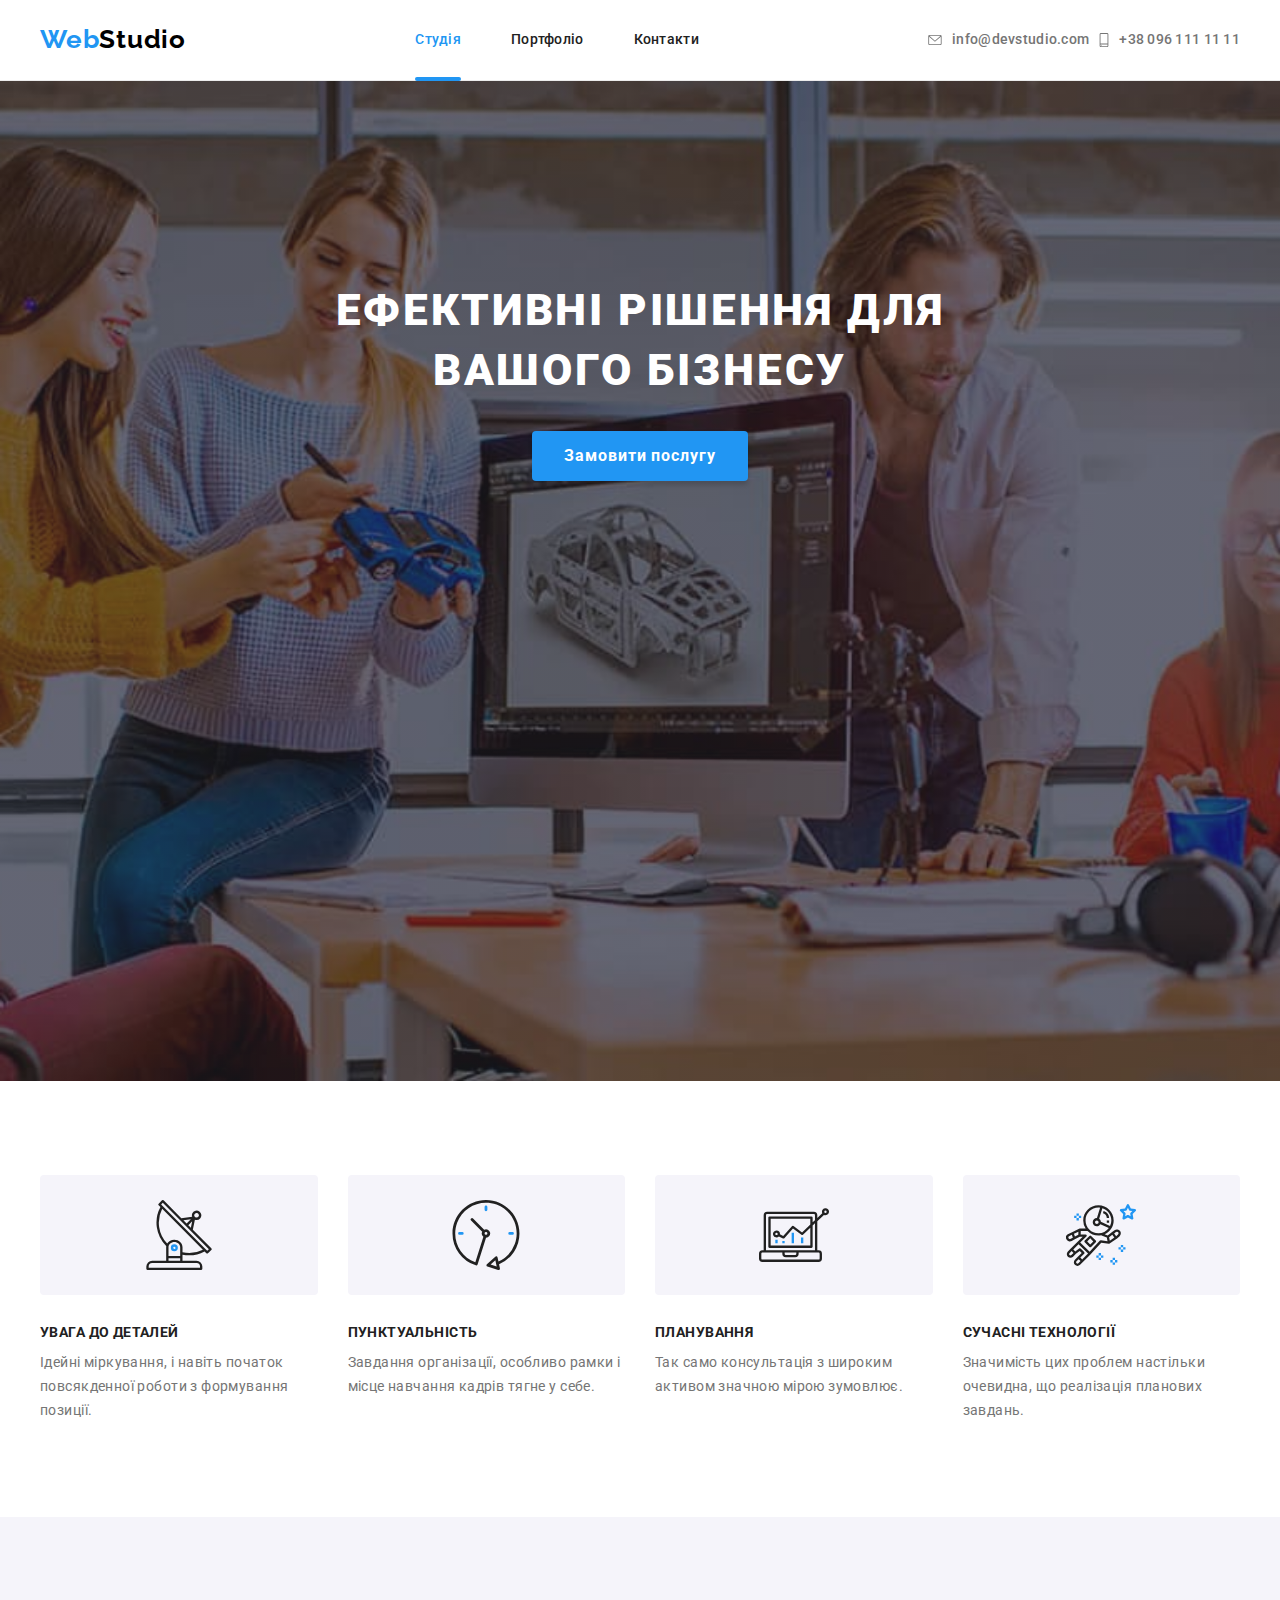
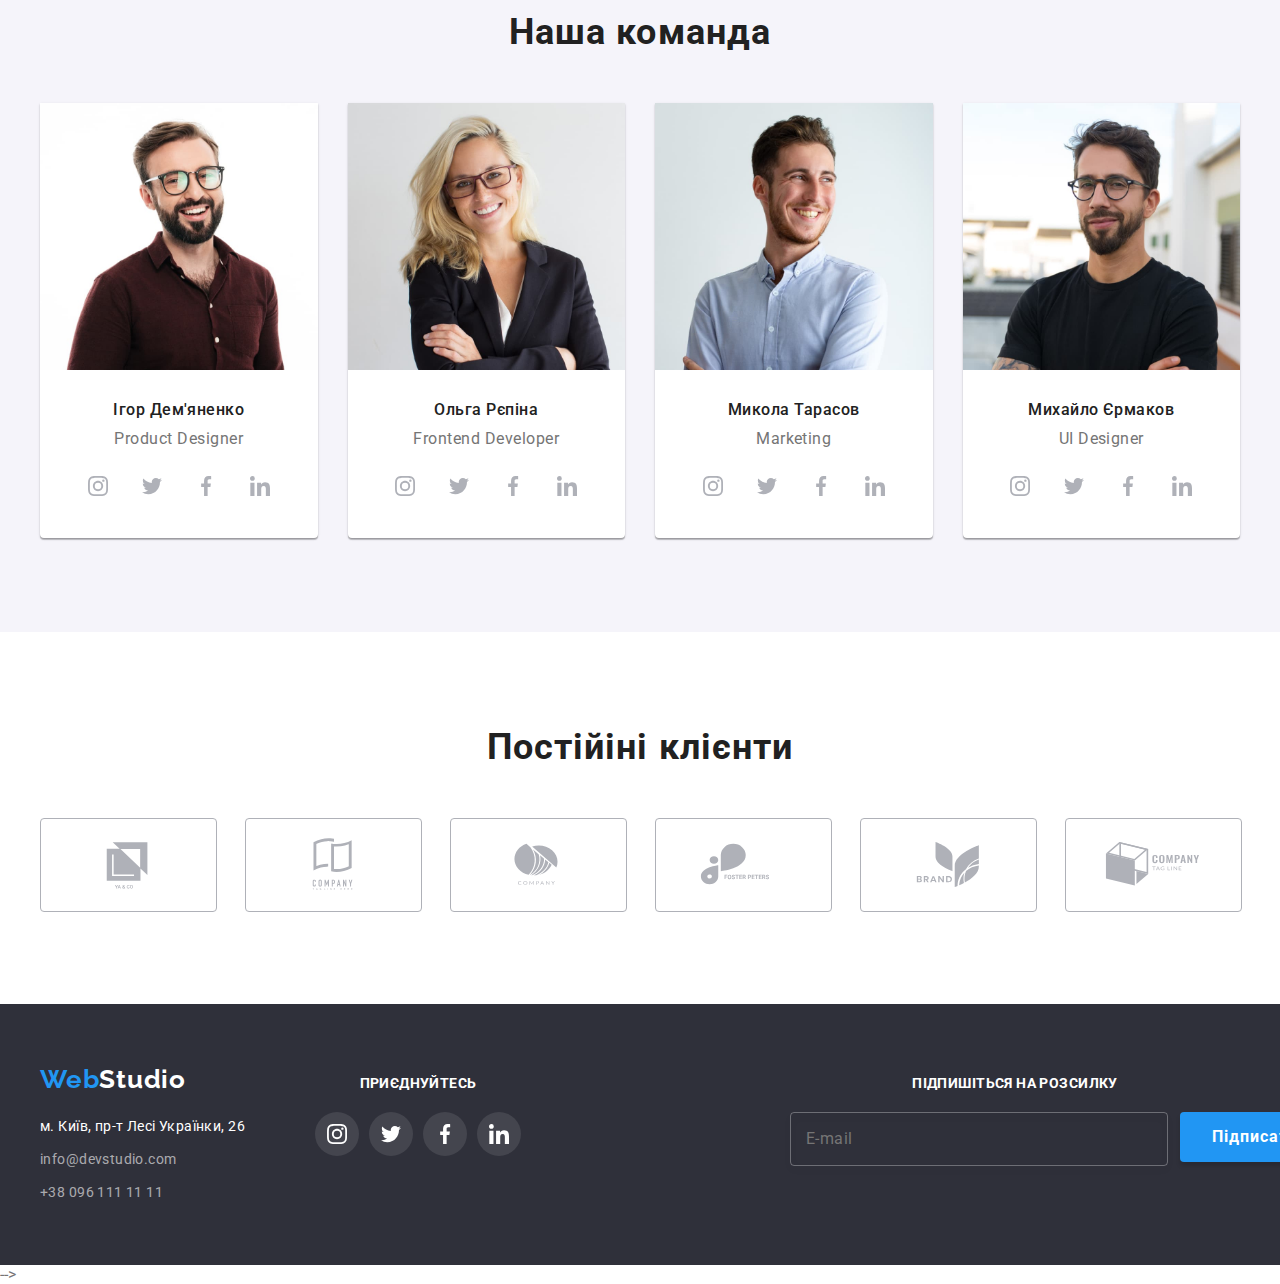
==== commit 88d29991: "modal-start" ====
--- a/index.html
+++ b/index.html
@@ -462,66 +462,58 @@
     </main>
     <footer class="footer">
       <div class="container footer-container">
-        <div class="main-part">
-          <a class="logo link logo--margin-footer" lang="en" href="./index.html"
-            >Web<span class="accent accent--color-light">Studio</span></a
-          >
-          <address class="address">
-            <ul class="adress-list">
-              <li class="footer-item">
-                <a
-                  class="footer-location place link"
-                  href="https://goo.gl/maps/qjkYtsCH6BRkbTAi8"
-                  target="_blank"
-                  rel="noopener noreferrer nofollow"
-                  >м. Київ, пр-т Лесі Українки, 26</a
-                >
-              </li>
-              <li class="footer-item">
-                <a class="footer-mail link" href="mailto:info@devstudio.com"
-                  >info@devstudio.com</a
-                >
-              </li>
-              <li class="footer-item">
-                <a class="footer-tel link" href="tel:+380961111111"
-                  >+38 096 111 11 11</a
-                >
+        <div class="footer-wrap">
+          <div class="main-part">
+            <a class="logo link logo--margin-footer" lang="en" href="./index.html">Web<span
+                class="accent accent--color-light">Studio</span></a>
+            <address class="address">
+              <ul class="adress-list">
+                <li class="footer-item">
+                  <a class="footer-location place link" href="https://goo.gl/maps/qjkYtsCH6BRkbTAi8" target="_blank"
+                    rel="noopener noreferrer nofollow">м. Київ, пр-т Лесі Українки, 26</a>
+                </li>
+                <li class="footer-item">
+                  <a class="footer-mail link" href="mailto:info@devstudio.com">info@devstudio.com</a>
+                </li>
+                <li class="footer-item">
+                  <a class="footer-tel link" href="tel:+380961111111">+38 096 111 11 11</a>
+                </li>
+              </ul>
+            </address>
+          </div>
+          <div class=" social footer__social">
+            <p class="social__text">приєднуйтесь</p>
+            <ul class="social__list">
+              <li>
+                <a class="social__link socials" href="#">
+                  <svg class="social__icon" width="20" height="20">
+                    <use href="./img/symbol-defs.svg#icon-instagram"></use>
+                  </svg>
+                </a>
+              </li>
+              <li>
+                <a class="social__link socials" href="#">
+                  <svg class="social__icon" width="20" height="20">
+                    <use href="./img/symbol-defs.svg#icon-twitter"></use>
+                  </svg>
+                </a>
+              </li>
+              <li>
+                <a class="social__link socials" href="#">
+                  <svg class="social__icon" width="20" height="20">
+                    <use href="./img/symbol-defs.svg#icon-facebook"></use>
+                  </svg>
+                </a>
+              </li>
+              <li>
+                <a class="social__link socials" href="#">
+                  <svg class="social__icon" width="20" height="20">
+                    <use href="./img/symbol-defs.svg#icon-linkedin"></use>
+                  </svg>
+                </a>
               </li>
             </ul>
-          </address>
-        </div>
-        <div class=" social footer__social">
-          <p class="social__text">приєднуйтесь</p>
-          <ul class="social__list">
-            <li>
-              <a class="social__link socials" href="#">
-                <svg class="social__icon" width="20" height="20">
-                  <use href="./img/symbol-defs.svg#icon-instagram"></use>
-                </svg>
-              </a>
-            </li>
-            <li>
-              <a class="social__link socials" href="#">
-                <svg class="social__icon" width="20" height="20">
-                  <use href="./img/symbol-defs.svg#icon-twitter"></use>
-                </svg>
-              </a>
-            </li>
-            <li>
-              <a class="social__link socials" href="#">
-                <svg class="social__icon" width="20" height="20">
-                  <use href="./img/symbol-defs.svg#icon-facebook"></use>
-                </svg>
-              </a>
-            </li>
-            <li>
-              <a class="social__link socials" href="#">
-                <svg class="social__icon" width="20" height="20">
-                  <use href="./img/symbol-defs.svg#icon-linkedin"></use>
-                </svg>
-              </a>
-            </li>
-          </ul>
+          </div>
         </div>
         <div class="subscription">
           <p class="subs-text">Підпишіться на розсилку</p>
--- a/css/main.min.css
+++ b/css/main.min.css
@@ -1 +1 @@
-:root{--primary-text-color: #757575;--accent-color: #2196f3;--primary-bkg-color: #ffffff;--primary-bkg-bt-color: #f5f4fa;--primary-title-color: #212121;--bkg-footer-color: #2f303a;--primary-logo-color: #afb1b8;--transition-duration: 250ms;--transition-cub: cubic-bezier(0.4, 0, 0.2, 1);--bt-bkg--hover-color: #188ce8;--main-font-style: "roboto";--gradient: linear-gradient( rgba(47, 48, 58, 0.4), rgba(47, 48, 58, 0.4))}.footer-mail,.footer-tel,.site-nav__link,.contacts__mail,.contacts__tel{transition:color var(--transition-duration) var(--transition-cub)}.modal{position:absolute;left:50%;top:50%}.visually-hidden{position:absolute;width:1px;height:1px;margin:-1px;border:0;padding:0;white-space:nowrap;-webkit-clip-path:inset(100%);clip-path:inset(100%);clip:rect(0 0 0 0);overflow:hidden}p,h1,h2,h3,h4,h5,h6{margin:0}ul{margin:0;padding-left:0;list-style:none}address{font-style:normal}.link{text-decoration:none}body{font-family:var(--main-font-style),sans-serif;color:var(--primary-text-color);margin:0}button{cursor:pointer;border:1px solid rgba(0,0,0,0)}img{display:block;max-width:100%;height:auto}.is-hidden{opacity:0;pointer-events:none;visibility:hidden}.section{padding-top:60px;padding-bottom:60px}@media screen and (min-width: 1200px){.section{padding-top:94px;padding-bottom:94px}}.container{width:100%;padding-left:15px;padding-right:15px;margin:0 auto}@media screen and (min-width: 480px){.container{width:480px}}@media screen and (min-width: 768px){.container{width:768px}}@media screen and (min-width: 1200px){.container{width:1200px}}.logo{font-family:"Raleway",sans-serif;font-style:normal;font-weight:700;font-size:24px;line-height:1.16;letter-spacing:.03em;color:var(--accent-color);display:block}.logo--margin-footer{margin-bottom:20px}.accent--color-dark{color:#000}.accent--color-light{color:#fff}.mobile-menu{width:100vw;height:100vh;top:0;position:fixed;z-index:1;background-color:var(--primary-bkg-color);padding-top:40px;padding-bottom:48px}.mobile-menu>.container{height:100%;display:flex;flex-direction:column;justify-content:space-between;overflow:auto}.menu-close{position:absolute;top:10px;right:10px;background-color:var(--primary-bkg-color)}.mobile-nav{margin-bottom:30px}.mobile-nav__item:not(:last-child){margin-bottom:12px}.mobile-nav__link{font-weight:500;font-size:40px;line-height:1.17;letter-spacing:.02em;color:var(--primary-title-color)}.mobile-nav__link:hover,.mobile-nav__link:focus{color:var(--accent-color)}.mobile-menu-bottom{display:inline-block;width:100%}.mobile-contacts{margin-bottom:20px}.mobile-contacts__tel{display:inline-block;font-weight:500;font-size:34px;line-height:1.18;letter-spacing:.02em;color:var(--accent-color);margin-bottom:32px}.mobile-contacts__mail{font-weight:500;font-size:24px;line-height:1.17px;letter-spacing:.02em;color:inherit}.mobile-social{display:flex;gap:10px;flex-wrap:wrap}@media screen and (max-width: 400px){.mobile-social{justify-content:center}}.mobile-social-item:not(:first-child){border-left:1px solid rgba(33,33,33,.2);padding-left:10px}.mobile-social__link{display:block;color:var(--accent-color);font-weight:500;font-size:18px;line-height:1.22;letter-spacing:.02em}.section-title{font-weight:700;font-size:28px;line-height:1.17;text-align:center;letter-spacing:.03em;color:var(--primary-title-color);margin-bottom:30px}@media screen and (min-width: 1200px){.section-title{font-size:36px;margin-bottom:50px}}.btn{min-width:216px;height:50px;font-family:inherit;font-weight:700;font-size:16px;line-height:1.87;display:block;align-items:center;text-align:center;letter-spacing:.06em;color:var(--primary-bkg-color);background:var(--accent-color);box-shadow:0px 4px 4px rgba(0,0,0,.15);border-radius:4px;cursor:pointer;margin:0 auto;margin-top:30px;transition:background-color var(--transition-duration) var(--transition-cub)}.btn:hover,.btn:focus{background-color:var(--bt-bkg--hover-color)}.backdrop{position:fixed;top:0;left:0;width:100%;height:100%;background-color:rgba(0,0,0,.2);opacity:1;transition:opacity 500ms cubic-bezier(0.4, 0, 0.2, 1),visibility 500ms cubic-bezier(0.4, 0, 0.2, 1)}.backdrop.is-hidden .modal{transform:translate(-50%, -50%) scale(0.4)}.modal{transform:translate(-50%, -50%) scale(1);min-width:528px;min-height:581px;background-color:var(--primary-bkg-color);padding:40px;box-shadow:0px 1px 3px rgba(0,0,0,.12),0px 1px 1px rgba(0,0,0,.14),0px 2px 1px rgba(0,0,0,.2);border-radius:4px;transition:transform 700ms cubic-bezier(0.075, 0.82, 0.165, 1)}.modal-bt{background-color:inherit;display:flex;width:30px;height:30px;border-radius:50%;align-items:center;justify-content:center;border:1px solid rgba(0,0,0,.1);position:absolute;right:8px;top:8px}.modal-close{fill:currentColor}.modal-bt:focus .modal-close,.modal-bt:hover .modal-close{color:var(--accent-color)}.form-title{margin-top:0px;margin-bottom:12px;text-align:center;font-weight:700;font-size:20px;line-height:1.15;text-align:center;letter-spacing:.03em;color:var(--primary-title-color);display:block}.form-field{display:flex;flex-direction:column;margin-bottom:10px;position:relative}.form-field:nth-child(4){margin-bottom:0px}.form-label{margin-bottom:4px;font-weight:400;font-size:12px;line-height:1.17;letter-spacing:.01em}.form-input,.form-coment{border:1px solid rgba(33,33,33,.2);border-radius:4px;width:100%;height:40px;color:#000;padding-left:42px;outline:rgba(0,0,0,0);transition:border-color var(--transition-duration) var(--transition-cub)}.form-input:focus,.form-coment:focus{border-color:var(--accent-color)}.form-coment{padding:12px 16px;height:120px;resize:none}.form-coment::-moz-placeholder{font-weight:400;font-size:12px;line-height:1.17;letter-spacing:.01em;color:rgba(117,117,117,.5)}.form-coment:-ms-input-placeholder{font-weight:400;font-size:12px;line-height:1.17;letter-spacing:.01em;color:rgba(117,117,117,.5)}.form-coment::placeholder{font-weight:400;font-size:12px;line-height:1.17;letter-spacing:.01em;color:rgba(117,117,117,.5)}.modal-input-icon{position:absolute;left:12px;top:50%;fill:currentColor}.form-input:focus+.modal-input-icon{fill:var(--accent-color)}.form-checkbox{margin-top:20px;margin-bottom:30px;align-items:center;flex-direction:row;gap:10px;font-weight:400;font-size:14px;line-height:1.71;letter-spacing:.03em;justify-content:center}.label-checkbox{display:flex;gap:7px;align-items:center}.icon-confirm{display:flex;width:16px;height:15px;border:2px solid #212121;border-radius:4px;align-items:center;justify-content:center;fill:rgba(0,0,0,0)}.checkbox:checked+.icon-confirm{background-color:var(--accent-color);border:var(--accent-color);background-origin:border-box;fill:#fff}.checkbox:focus+.icon-confirm{border-color:var(--accent-color)}.contract-modal{display:block;text-decoration:none;border-bottom:100% solid #2196f3;color:#2196f3;position:relative}.contract-modal::after{display:inline-block;content:"";width:100%;height:1px;background-color:currentColor;position:absolute;bottom:5px;right:0}.hero-bt-modal,.subs-bt{margin-top:0;min-width:200px}.header{background-color:var(--primary-bkg-color);border-bottom:1px solid #ececec}.header__container{display:flex;justify-content:space-between}.navigation{display:flex}.navigation__logo{display:inline-block;padding-top:24px;padding-bottom:25px}.site-nav__link,.contacts__mail,.contacts__tel{padding-top:32px;padding-bottom:32px;display:block}.site-nav,.contacts{display:none;gap:50px}@media screen and (min-width: 768px){.site-nav,.contacts{display:flex}}.site-nav{margin:0 auto}@media screen and (min-width: 768px){.header__contacts{flex-direction:column;gap:10px;justify-content:center}}@media screen and (min-width: 1200px){.header__contacts{flex-direction:row;align-items:center}}.site-nav__link{font-weight:500;font-size:14px;line-height:1.14;letter-spacing:.02em;color:var(--primary-title-color)}.site-nav__link:hover,.site-nav__link:focus{color:var(--accent-color)}.current{color:var(--accent-color);position:relative}.current::after{display:none;content:"";width:100%;height:4px;border-radius:2px;background-color:currentColor;position:absolute;bottom:-1px;right:0}@media screen and (min-width: 768px){.current::after{display:inline-block}}.contacts__mail,.contacts__tel{display:flex;display:none;font-weight:500;font-size:12px;line-height:1.17;letter-spacing:.02em;color:var(--primary-text-color);align-items:center}.contacts__mail:hover,.contacts__mail:focus,.contacts__tel:hover,.contacts__tel:focus{color:var(--accent-color)}@media screen and (min-width: 768px){.contacts__mail,.contacts__tel{display:flex;padding:0px}}@media screen and (min-width: 1200px){.contacts__mail,.contacts__tel{font-size:14px;line-height:1.14}}.contacts__envelop,.contacts__smartphone{margin-right:10px;fill:currentColor;display:none}@media screen and (min-width: 768px){.contacts__envelop,.contacts__smartphone{display:block}}.menu-unfold{background-color:rgba(0,0,0,0)}@media screen and (min-width: 768px){.menu-unfold{display:none}}.section.hero{background-color:#c4c4c4;padding-top:118px;padding-bottom:118px;background-image:var(--gradient),url("../img/hero-mobile.jpg");background-repeat:no-repeat;background-size:cover;background-position:center;margin-left:auto;margin-right:auto;max-width:100%;height:400px}@media(min-device-pixel-ratio: 2),(-webkit-min-device-pixel-ratio: 2),(min-resolution: 192dpi),(min-resolution: 2dppx){.section.hero{background-image:var(--gradient),url("../img/hero-mobile-2x.jpg")}}@media screen and (min-width: 768px){.section.hero{background-image:var(--gradient),url("../img/hero-tab.jpg")}}@media screen and (min-width: 768px)and (min-device-pixel-ratio: 2),screen and (min-width: 768px)and (-webkit-min-device-pixel-ratio: 2),screen and (min-width: 768px)and (min-resolution: 192dpi),screen and (min-width: 768px)and (min-resolution: 2dppx){.section.hero{background-image:var(--gradient),url("../img/hero-tab-2x.jpg")}}@media screen and (min-width: 1200px){.section.hero{height:600px;padding-top:200px;padding-bottom:200px;background-image:var(--gradient),url("../img/hero-desktop.jpg")}}@media screen and (min-width: 1200px)and (min-device-pixel-ratio: 2),screen and (min-width: 1200px)and (-webkit-min-device-pixel-ratio: 2),screen and (min-width: 1200px)and (min-resolution: 192dpi),screen and (min-width: 1200px)and (min-resolution: 2dppx){.section.hero{background-image:var(--gradient),url("../img/hero-desktop-2x.jpg")}}.hero__title{font-weight:900;font-size:26px;line-height:1.62;text-align:center;letter-spacing:.06em;text-transform:uppercase;color:var(--primary-bkg-color);max-width:360px;margin:0 auto}@media screen and (min-width: 1200px){.hero__title{font-size:44px;line-height:1.36;max-width:696px}}.card__list{display:flex;flex-wrap:wrap;gap:30px}.card__list__item{width:100%}@media screen and (min-width: 768px){.card__list__item{width:calc((100% - 30px)/2)}}@media screen and (min-width: 1200px){.card__list__item{width:calc((100% - 90px)/4)}}.card__list__graphics{display:flex;background-color:var(--primary-bkg-bt-color);height:120px;margin-bottom:30px;justify-content:center;border-radius:4px;align-items:center}.card__list__icon{width:70px;height:70px}.card__list__title{font-weight:700;font-size:14px;line-height:1.14;letter-spacing:.03em;text-transform:uppercase;text-align:center;color:var(--primary-title-color)}@media screen and (min-width: 768px){.card__list__title{text-align:unset}}.card__list__text{font-weight:400;font-size:14px;line-height:1.71;letter-spacing:.03em;margin-top:10px}.work__section{padding-top:0px;padding-bottom:94px}.product{display:flex;gap:30px}.product__item{width:calc((100% - 60px)/3);position:relative;display:flex}.product__title{position:absolute;width:100%;height:70px;background-color:rgba(47,48,58,.8);bottom:0;text-align:center;font-size:14px;line-height:1.14;letter-spacing:.03em;text-transform:uppercase;color:#fff;padding:27px}.crew{background:var(--primary-bkg-bt-color)}.person__list{display:flex;flex-wrap:wrap;gap:30px}.person__list__item{background:var(--primary-bkg-color);width:100%;padding-top:0px;box-shadow:0px 1px 3px rgba(0,0,0,.12),0px 1px 1px rgba(0,0,0,.14),0px 2px 1px rgba(0,0,0,.2);border-radius:0px 0px 4px 4px}@media screen and (min-width: 768px){.person__list__item{width:calc((100% - 30px)/2)}}@media screen and (min-width: 1200px){.person__list__item{width:calc((100% - 90px)/4)}}.person__list__card{padding-top:30px;padding-bottom:24px}@media screen and (min-width: 1200px){.person__list__card{padding-bottom:30px}}.social__list{display:flex;justify-content:center;gap:10px;align-items:center}.social__link{display:flex;width:44px;height:44px;border-radius:50%;align-items:center;justify-content:center;color:var(--primary-logo-color);transition:color var(--transition-duration) var(--transition-cub),background-color var(--transition-duration) var(--transition-cub)}.social__link:hover,.social__link:focus{background-color:var(--accent-color);color:var(--primary-bkg-color)}.social__icon{fill:currentColor}.person__list__member{font-weight:500;font-size:16px;line-height:1.19;text-align:center;letter-spacing:.03em;color:var(--primary-title-color);margin-bottom:10px}.person__list__position{font-weight:400;font-size:16px;line-height:1.19;text-align:center;letter-spacing:.03em;margin-bottom:16px}.clients__list{display:flex;flex-wrap:wrap;gap:30px}.clients__item{width:calc((100% - 30px)/2);height:92px}@media screen and (min-width: 768px){.clients__item{width:calc((100% - 60px)/3)}}@media screen and (min-width: 1200px){.clients__item{width:calc((100% - 150px)/6)}}.clients__link{width:100%;height:100%;border:solid 1px #afb1b8;border-radius:4px;display:flex;align-items:center;justify-content:center;color:var(--primary-logo-color);transition:color var(--transition-duration) var(--transition-cub),border-color var(--transition-duration) var(--transition-cub)}.clients__link:hover,.clients__link:focus{border-color:var(--accent-color);color:var(--accent-color)}.clients__logo{fill:currentColor}.footer{background:var(--bkg-footer-color);padding-top:60px;padding-bottom:60px}.main-part{align-items:center;display:flex;flex-direction:column}.address{margin-bottom:60px}.adress-list{align-items:center;display:flex;flex-direction:column}.footer-item:not(:last-child){margin-bottom:8px}.footer-location,.footer-mail,.footer-tel{font-style:normal;font-weight:400;font-size:14px;line-height:1.71;letter-spacing:.03em;color:rgba(255,255,255,.6)}.footer-mail:hover,.footer-mail:focus,.footer-tel:hover,.footer-tel:focus{color:var(--accent-color)}.place{color:var(--primary-bkg-color)}.social__text,.subs-text{font-weight:700;font-size:14px;line-height:1.14;letter-spacing:.03em;text-transform:uppercase;color:#fff;text-align:center}.social__text{margin-bottom:20px}.social__link.socials{background-color:rgba(255,255,255,.1);color:var(--primary-bkg-color)}.social__link.socials:hover,.social__link.socials:focus{background-color:var(--accent-color)}.footer__social{display:flex;flex-direction:column}.subscription{margin-left:auto;margin-top:60px}.subs-text{margin-bottom:20px}.footer-label{position:relative}.footer-mail-label{position:absolute;top:50%;left:16px;transform:translateY(-50%);transition:transform var(--transition-duration) var(--transition-cub)}.footer-input:not(:-moz-placeholder-shown)~.footer-mail-label{transform:translateY(-43px)}.footer-input:not(:-ms-input-placeholder)~.footer-mail-label{transform:translateY(-43px)}.footer-input:focus~.footer-mail-label,.footer-input:not(:placeholder-shown)~.footer-mail-label{transform:translateY(-43px)}.footer-input{width:100%;height:50px;border:1px solid rgba(255,255,255,.3);filter:drop-shadow(0px 4px 4px rgba(0, 0, 0, 0.15));border-radius:4px;background-color:rgba(0,0,0,0);color:#fff;outline:rgba(0,0,0,0);padding-left:16px;margin-bottom:20px}.subs-bt{display:flex;gap:10px;padding-left:31px}.send-icon{fill:currentColor}main{background-color:var(--primary-bkg-color)}.filter-bt{font-family:inherit;font-weight:500;font-size:16px;line-height:1.62;text-align:center;letter-spacing:.03em;color:var(--primary-title-color);background-color:var(--primary-bkg-bt-color);border:none;border-radius:4px;cursor:pointer;padding:6px 22px;transition-property:color,background-color,box-shadow;transition-duration:var(--transition-duration);transition-timing-function:var(--transition-cub)}.filter-bt:hover,.filter-bt:focus{color:var(--primary-bkg-color);background-color:var(--accent-color);box-shadow:0px 3px 1px rgba(0,0,0,.1),0px 1px 2px rgba(0,0,0,.08),0px 2px 2px rgba(0,0,0,.12)}.filter-list{display:flex;gap:8px;justify-content:center}.project-list{display:flex;flex-wrap:wrap;gap:30px;margin-top:40px}.project-card{padding:20px 24px;border-left:1px solid #eee;border-right:1px solid #eee;border-bottom:1px solid #eee}.project-link{display:block;text-decoration:none;transition:box-shadow var(--transition-duration) var(--transition-cub)}.project-link:hover{box-shadow:0px 1px 1px rgba(0,0,0,.12),0px 4px 4px rgba(0,0,0,.06),1px 4px 6px rgba(0,0,0,.16)}@media screen and (min-width: 768px){.project-link{width:calc((100% - 30px)/2)}}@media screen and (min-width: 1200px){.project-link{width:calc((100% - 60px)/3)}}.project-title{font-style:normal;font-size:18px;line-height:2;letter-spacing:.06em;color:var(--primary-title-color);margin-bottom:4px}.project-text{font-style:normal;font-size:16px;line-height:1.9;letter-spacing:.03em;color:var(--primary-text-color)}.hidden-card{position:relative;width:100%;height:100%;overflow:hidden}.hidden-text{position:absolute;font-size:18px;line-height:1.56;letter-spacing:.03em;color:#fff;padding:63px 24px;left:0;top:0;transform:translateY(100%);background-color:rgba(33,150,243,.9);transition-property:transform;transition-duration:var(--transition-duration);transition-timing-function:var(--transition-cub);opacity:0;overflow:auto}.project-link:hover .hidden-text{opacity:1;transform:translateY(0)}/*# sourceMappingURL=main.min.css.map */+:root{--primary-text-color: #757575;--accent-color: #2196f3;--primary-bkg-color: #ffffff;--primary-bkg-bt-color: #f5f4fa;--primary-title-color: #212121;--bkg-footer-color: #2f303a;--primary-logo-color: #afb1b8;--transition-duration: 250ms;--transition-cub: cubic-bezier(0.4, 0, 0.2, 1);--bt-bkg--hover-color: #188ce8;--main-font-style: "roboto";--gradient: linear-gradient( rgba(47, 48, 58, 0.4), rgba(47, 48, 58, 0.4))}.footer-mail,.footer-tel,.site-nav__link,.contacts__mail,.contacts__tel{transition:color var(--transition-duration) var(--transition-cub)}.modal{position:absolute;left:50%;top:50%}.visually-hidden{position:absolute;width:1px;height:1px;margin:-1px;border:0;padding:0;white-space:nowrap;-webkit-clip-path:inset(100%);clip-path:inset(100%);clip:rect(0 0 0 0);overflow:hidden}p,h1,h2,h3,h4,h5,h6{margin:0}ul{margin:0;padding-left:0;list-style:none}address{font-style:normal}.link{text-decoration:none}body{font-family:var(--main-font-style),sans-serif;color:var(--primary-text-color);margin:0}button{cursor:pointer;border:1px solid rgba(0,0,0,0)}img{display:block;max-width:100%;height:auto}.is-hidden{opacity:0;pointer-events:none;visibility:hidden}.section{padding-top:60px;padding-bottom:60px}@media screen and (min-width: 1200px){.section{padding-top:94px;padding-bottom:94px}}.container{width:100%;padding-left:15px;padding-right:15px;margin:0 auto}@media screen and (min-width: 480px){.container{width:480px}}@media screen and (min-width: 768px){.container{width:768px}}@media screen and (min-width: 1200px){.container{width:1200px}}.logo{font-family:"Raleway",sans-serif;font-style:normal;font-weight:700;font-size:24px;line-height:1.16;letter-spacing:.03em;color:var(--accent-color);display:block}@media screen and (min-width: 1200px){.logo{font-size:26px;line-height:1.19}}.logo--margin-footer{margin-bottom:20px}@media screen and (min-width: 1200px){.logo--margin-footer{margin-right:auto}}.accent--color-dark{color:#000}.accent--color-light{color:#fff}.mobile-menu{width:100vw;height:100vh;top:0;position:fixed;z-index:1;background-color:var(--primary-bkg-color);padding-top:48px;padding-bottom:48px}.mobile-menu>.container{height:100%;display:flex;flex-direction:column;justify-content:space-between;overflow:auto}.menu-close{position:absolute;top:10px;right:10px;background-color:var(--primary-bkg-color)}.mobile-nav{margin-bottom:30px}.mobile-nav__item:not(:last-child){margin-bottom:12px}.mobile-nav__link{font-weight:500;font-size:40px;line-height:1.17;letter-spacing:.02em;color:var(--primary-title-color)}.mobile-nav__link:hover,.mobile-nav__link:focus{color:var(--accent-color)}.mobile-menu-bottom{display:inline-block;width:100%}.mobile-contacts{margin-bottom:20px}.mobile-contacts__tel{display:inline-block;font-weight:500;font-size:34px;line-height:1.18;letter-spacing:.02em;color:var(--accent-color);margin-bottom:32px}.mobile-contacts__mail{font-weight:500;font-size:24px;line-height:1.17px;letter-spacing:.02em;color:inherit}.mobile-social{display:flex;gap:10px;flex-wrap:wrap}@media screen and (max-width: 400px){.mobile-social{justify-content:center}}.mobile-social-item:not(:first-child){border-left:1px solid rgba(33,33,33,.2);padding-left:10px}.mobile-social__link{display:block;color:var(--accent-color);font-weight:500;font-size:18px;line-height:1.22;letter-spacing:.02em}.section-title{font-weight:700;font-size:28px;line-height:1.17;text-align:center;letter-spacing:.03em;color:var(--primary-title-color);margin-bottom:30px}@media screen and (min-width: 1200px){.section-title{font-size:36px;margin-bottom:50px}}.btn{min-width:216px;height:50px;font-family:inherit;font-weight:700;font-size:16px;line-height:1.87;display:block;align-items:center;text-align:center;letter-spacing:.06em;color:var(--primary-bkg-color);background:var(--accent-color);box-shadow:0px 4px 4px rgba(0,0,0,.15);border-radius:4px;cursor:pointer;margin:0 auto;margin-top:30px;transition:background-color var(--transition-duration) var(--transition-cub)}.btn:hover,.btn:focus{background-color:var(--bt-bkg--hover-color)}.backdrop{position:fixed;top:0;left:0;width:100%;height:100%;background-color:rgba(0,0,0,.2);opacity:1;transition:opacity 500ms cubic-bezier(0.4, 0, 0.2, 1),visibility 500ms cubic-bezier(0.4, 0, 0.2, 1)}.backdrop.is-hidden .modal{transform:translate(-50%, -50%) scale(0.4)}.modal{transform:translate(-50%, -50%) scale(1);min-width:90%;min-height:609px;background-color:var(--primary-bkg-color);padding:40px;box-shadow:0px 1px 3px rgba(0,0,0,.12),0px 1px 1px rgba(0,0,0,.14),0px 2px 1px rgba(0,0,0,.2);border-radius:4px;transition:transform 700ms cubic-bezier(0.075, 0.82, 0.165, 1)}.modal-bt{background-color:inherit;display:flex;width:30px;height:30px;border-radius:50%;align-items:center;justify-content:center;border:1px solid rgba(0,0,0,.1);position:absolute;right:8px;top:8px}.modal-close{fill:currentColor}.modal-bt:focus .modal-close,.modal-bt:hover .modal-close{color:var(--accent-color)}.form-title{margin-top:0px;margin-bottom:12px;text-align:center;font-weight:700;font-size:20px;line-height:1.5;text-align:center;letter-spacing:.03em;color:var(--primary-title-color);display:block}.form-field{display:flex;flex-direction:column;margin-bottom:10px;position:relative}.form-field:nth-child(4){margin-bottom:0px}.form-label{margin-bottom:4px;font-weight:400;font-size:12px;line-height:1.17;letter-spacing:.01em}.form-input,.form-coment{border:1px solid rgba(33,33,33,.2);border-radius:4px;width:100%;height:40px;color:#000;padding-left:42px;outline:rgba(0,0,0,0);transition:border-color var(--transition-duration) var(--transition-cub)}.form-input:focus,.form-coment:focus{border-color:var(--accent-color)}.form-coment{padding:12px 16px;height:120px;resize:none}.form-coment::-moz-placeholder{font-weight:400;font-size:12px;line-height:1.17;letter-spacing:.01em;color:rgba(117,117,117,.5)}.form-coment:-ms-input-placeholder{font-weight:400;font-size:12px;line-height:1.17;letter-spacing:.01em;color:rgba(117,117,117,.5)}.form-coment::placeholder{font-weight:400;font-size:12px;line-height:1.17;letter-spacing:.01em;color:rgba(117,117,117,.5)}.modal-input-icon{position:absolute;left:12px;top:50%}.form-input:focus+.modal-input-icon{fill:var(--accent-color)}.form-checkbox{margin-top:20px;margin-bottom:30px;align-items:center;flex-direction:row;gap:10px;font-weight:400;font-size:12px;line-height:1.17;letter-spacing:.03em;justify-content:center}.label-checkbox{display:flex;gap:7px;align-items:center}.icon-confirm{display:flex;width:16px;height:15px;border:2px solid #212121;border-radius:4px;align-items:center;justify-content:center;fill:rgba(0,0,0,0)}.checkbox:checked+.icon-confirm{background-color:var(--accent-color);border:var(--accent-color);background-origin:border-box;fill:#fff}.checkbox:focus+.icon-confirm{border-color:var(--accent-color)}.contract-modal{display:block;text-decoration:none;border-bottom:100% solid #2196f3;color:#2196f3;position:relative}.contract-modal::after{display:inline-block;content:"";width:100%;height:1px;background-color:currentColor;position:absolute;bottom:5px;right:0}.hero-bt-modal,.subs-bt{margin-top:0;min-width:200px}.header{background-color:var(--primary-bkg-color);border-bottom:1px solid #ececec}.header__container{display:flex;justify-content:space-between}.navigation{display:flex}.navigation__logo{display:inline-block;padding-top:24px;padding-bottom:25px}.site-nav__link,.contacts__mail,.contacts__tel{padding-top:32px;padding-bottom:32px;display:block}.site-nav,.contacts{display:none;gap:50px}@media screen and (min-width: 768px){.site-nav,.contacts{display:flex}}.site-nav{margin:0 auto}@media screen and (min-width: 768px){.header__contacts{flex-direction:column;gap:10px;justify-content:center}}@media screen and (min-width: 1200px){.header__contacts{flex-direction:row;align-items:center}}.site-nav__link{font-weight:500;font-size:14px;line-height:1.14;letter-spacing:.02em;color:var(--primary-title-color)}.site-nav__link:hover,.site-nav__link:focus{color:var(--accent-color)}.current{color:var(--accent-color);position:relative}.current::after{display:none;content:"";width:100%;height:4px;border-radius:2px;background-color:currentColor;position:absolute;bottom:-1px;right:0}@media screen and (min-width: 768px){.current::after{display:inline-block}}.contacts__mail,.contacts__tel{display:flex;display:none;font-weight:500;font-size:12px;line-height:1.17;letter-spacing:.02em;color:var(--primary-text-color);align-items:center}.contacts__mail:hover,.contacts__mail:focus,.contacts__tel:hover,.contacts__tel:focus{color:var(--accent-color)}@media screen and (min-width: 768px){.contacts__mail,.contacts__tel{display:flex;padding:0px}}@media screen and (min-width: 1200px){.contacts__mail,.contacts__tel{font-size:14px;line-height:1.14}}.contacts__envelop,.contacts__smartphone{margin-right:10px;fill:currentColor;display:none}@media screen and (min-width: 768px){.contacts__envelop,.contacts__smartphone{display:block}}.menu-unfold{background-color:rgba(0,0,0,0)}@media screen and (min-width: 768px){.menu-unfold{display:none}}.section.hero{background-color:#c4c4c4;padding-top:118px;padding-bottom:118px;background-image:var(--gradient),url("../img/hero-mobile.jpg");background-repeat:no-repeat;background-size:cover;background-position:center;margin-left:auto;margin-right:auto;max-width:100%;height:400px}@media(min-device-pixel-ratio: 2),(-webkit-min-device-pixel-ratio: 2),(min-resolution: 192dpi),(min-resolution: 2dppx){.section.hero{background-image:var(--gradient),url("../img/hero-mobile-2x.jpg")}}@media screen and (min-width: 768px){.section.hero{background-image:var(--gradient),url("../img/hero-tab.jpg")}}@media screen and (min-width: 768px)and (min-device-pixel-ratio: 2),screen and (min-width: 768px)and (-webkit-min-device-pixel-ratio: 2),screen and (min-width: 768px)and (min-resolution: 192dpi),screen and (min-width: 768px)and (min-resolution: 2dppx){.section.hero{background-image:var(--gradient),url("../img/hero-tab-2x.jpg")}}@media screen and (min-width: 1200px){.section.hero{height:600px;padding-top:200px;padding-bottom:200px;background-image:var(--gradient),url("../img/hero-desktop.jpg")}}@media screen and (min-width: 1200px)and (min-device-pixel-ratio: 2),screen and (min-width: 1200px)and (-webkit-min-device-pixel-ratio: 2),screen and (min-width: 1200px)and (min-resolution: 192dpi),screen and (min-width: 1200px)and (min-resolution: 2dppx){.section.hero{background-image:var(--gradient),url("../img/hero-desktop-2x.jpg")}}.hero__title{font-weight:900;font-size:26px;line-height:1.62;text-align:center;letter-spacing:.06em;text-transform:uppercase;color:var(--primary-bkg-color);max-width:360px;margin:0 auto}@media screen and (min-width: 1200px){.hero__title{font-size:44px;line-height:1.36;max-width:696px}}.card__list{display:flex;flex-wrap:wrap;gap:30px}.card__list__item{width:100%}@media screen and (min-width: 768px){.card__list__item{width:calc((100% - 30px)/2)}}@media screen and (min-width: 1200px){.card__list__item{width:calc((100% - 90px)/4)}}.card__list__graphics{display:flex;background-color:var(--primary-bkg-bt-color);height:120px;margin-bottom:30px;justify-content:center;border-radius:4px;align-items:center}.card__list__icon{width:70px;height:70px}.card__list__title{font-weight:700;font-size:14px;line-height:1.14;letter-spacing:.03em;text-transform:uppercase;text-align:center;color:var(--primary-title-color)}@media screen and (min-width: 768px){.card__list__title{text-align:unset}}.card__list__text{font-weight:400;font-size:14px;line-height:1.71;letter-spacing:.03em;margin-top:10px}.work__section{padding-top:0px;padding-bottom:94px}.product{display:flex;gap:30px}.product__item{width:calc((100% - 60px)/3);position:relative;display:flex}.product__title{position:absolute;width:100%;height:70px;background-color:rgba(47,48,58,.8);bottom:0;text-align:center;font-size:14px;line-height:1.14;letter-spacing:.03em;text-transform:uppercase;color:#fff;padding:27px}.crew{background:var(--primary-bkg-bt-color)}.person__list{display:flex;flex-wrap:wrap;gap:30px}.person__list__item{background:var(--primary-bkg-color);width:100%;padding-top:0px;box-shadow:0px 1px 3px rgba(0,0,0,.12),0px 1px 1px rgba(0,0,0,.14),0px 2px 1px rgba(0,0,0,.2);border-radius:0px 0px 4px 4px}@media screen and (min-width: 768px){.person__list__item{width:calc((100% - 30px)/2)}}@media screen and (min-width: 1200px){.person__list__item{width:calc((100% - 90px)/4)}}.person__list__card{padding-top:30px;padding-bottom:24px}@media screen and (min-width: 1200px){.person__list__card{padding-bottom:30px}}.social__list{display:flex;justify-content:center;gap:10px;align-items:center}.social__link{display:flex;width:44px;height:44px;border-radius:50%;align-items:center;justify-content:center;color:var(--primary-logo-color);transition:color var(--transition-duration) var(--transition-cub),background-color var(--transition-duration) var(--transition-cub)}.social__link:hover,.social__link:focus{background-color:var(--accent-color);color:var(--primary-bkg-color)}.social__icon{fill:currentColor}.person__list__member{font-weight:500;font-size:16px;line-height:1.19;text-align:center;letter-spacing:.03em;color:var(--primary-title-color);margin-bottom:10px}.person__list__position{font-weight:400;font-size:16px;line-height:1.19;text-align:center;letter-spacing:.03em;margin-bottom:16px}.clients__list{display:flex;flex-wrap:wrap;gap:30px}.clients__item{width:calc((100% - 30px)/2);height:92px}@media screen and (min-width: 768px){.clients__item{width:calc((100% - 60px)/3)}}@media screen and (min-width: 1200px){.clients__item{width:calc((100% - 150px)/6)}}.clients__link{width:100%;height:100%;border:solid 1px #afb1b8;border-radius:4px;display:flex;align-items:center;justify-content:center;color:var(--primary-logo-color);transition:color var(--transition-duration) var(--transition-cub),border-color var(--transition-duration) var(--transition-cub)}.clients__link:hover,.clients__link:focus{border-color:var(--accent-color);color:var(--accent-color)}.clients__logo{fill:currentColor}.footer{background:var(--bkg-footer-color);padding-top:60px;padding-bottom:60px}@media screen and (min-width: 768px){.container.footer-container{padding-left:76px;padding-right:89px}}@media screen and (min-width: 1200px){.container.footer-container{display:flex;align-items:baseline;padding-left:15px;padding-right:15px;justify-content:space-between}}@media screen and (min-width: 768px){.footer-wrap{display:flex;align-items:baseline;justify-content:space-between}}.main-part{align-items:center;display:flex;flex-direction:column}@media screen and (min-width: 1200px){.main-part{margin-right:70px}}.address{margin-bottom:60px}@media screen and (min-width: 1200px){.address{margin:0}}.adress-list{align-items:center;display:flex;flex-direction:column}@media screen and (min-width: 1200px){.adress-list{align-items:unset}}.footer-item:not(:last-child){margin-bottom:8px}@media screen and (min-width: 1200px){.footer-item:not(:last-child){margin-bottom:9px}}.footer-location,.footer-mail,.footer-tel{font-style:normal;font-weight:400;font-size:14px;line-height:1.71;letter-spacing:.03em;color:rgba(255,255,255,.6)}.footer-mail:hover,.footer-mail:focus,.footer-tel:hover,.footer-tel:focus{color:var(--accent-color)}.place{color:var(--primary-bkg-color)}.social__text,.subs-text{font-weight:700;font-size:14px;line-height:1.14;letter-spacing:.03em;text-transform:uppercase;color:#fff;text-align:center}.social__text{margin-bottom:20px}.social__link.socials{background-color:rgba(255,255,255,.1);color:var(--primary-bkg-color)}.social__link.socials:hover,.social__link.socials:focus{background-color:var(--accent-color)}.footer__social{display:flex;flex-direction:column}.subscription{margin-top:60px}@media screen and (min-width: 768px){.subscription{width:450px;margin:0 auto}}@media screen and (min-width: 1200px){.subscription{margin:0}}@media screen and (min-width: 1200px){.footer-form{width:100%;display:flex}}.subs-text{margin-bottom:20px}.footer-label{position:relative}@media screen and (min-width: 1200px){.footer-label{margin-right:12px}}.footer-mail-label{position:absolute;font-weight:400;font-size:16px;line-height:1.25;letter-spacing:.03em;top:50%;left:16px;transform:translateY(-50%);transition:transform var(--transition-duration) var(--transition-cub)}.footer-input:not(:-moz-placeholder-shown)~.footer-mail-label{transform:translateY(-43px)}.footer-input:not(:-ms-input-placeholder)~.footer-mail-label{transform:translateY(-43px)}.footer-input:focus~.footer-mail-label,.footer-input:not(:placeholder-shown)~.footer-mail-label{transform:translateY(-43px)}.footer-input{width:100%;height:50px;border:1px solid rgba(255,255,255,.3);filter:drop-shadow(0px 4px 4px rgba(0, 0, 0, 0.15));border-radius:4px;background-color:rgba(0,0,0,0);color:#fff;outline:rgba(0,0,0,0);padding-left:16px;margin-bottom:20px}@media screen and (min-width: 1200px){.footer-input{width:358px;margin:0}}.subs-bt{display:flex;gap:10px;padding-left:31px}.send-icon{fill:currentColor}main{background-color:var(--primary-bkg-color)}.filter-bt{font-family:inherit;font-weight:500;font-size:16px;line-height:1.62;text-align:center;letter-spacing:.03em;color:var(--primary-title-color);background-color:var(--primary-bkg-bt-color);border:none;border-radius:4px;cursor:pointer;padding:6px 22px;transition-property:color,background-color,box-shadow;transition-duration:var(--transition-duration);transition-timing-function:var(--transition-cub)}.filter-bt:hover,.filter-bt:focus{color:var(--primary-bkg-color);background-color:var(--accent-color);box-shadow:0px 3px 1px rgba(0,0,0,.1),0px 1px 2px rgba(0,0,0,.08),0px 2px 2px rgba(0,0,0,.12)}.filter-list{display:flex;gap:8px;justify-content:center}.project-list{display:flex;flex-wrap:wrap;gap:30px;margin-top:40px}.project-card{padding:20px 24px;border-left:1px solid #eee;border-right:1px solid #eee;border-bottom:1px solid #eee}.project-link{display:block;text-decoration:none;transition:box-shadow var(--transition-duration) var(--transition-cub)}.project-link:hover{box-shadow:0px 1px 1px rgba(0,0,0,.12),0px 4px 4px rgba(0,0,0,.06),1px 4px 6px rgba(0,0,0,.16)}@media screen and (min-width: 768px){.project-link{width:calc((100% - 30px)/2)}}@media screen and (min-width: 1200px){.project-link{width:calc((100% - 60px)/3)}}.project-title{font-style:normal;font-size:18px;line-height:2;letter-spacing:.06em;color:var(--primary-title-color);margin-bottom:4px}.project-text{font-style:normal;font-size:16px;line-height:1.9;letter-spacing:.03em;color:var(--primary-text-color)}.hidden-card{position:relative;width:100%;height:100%;overflow:hidden}.hidden-text{position:absolute;font-size:18px;line-height:1.56;letter-spacing:.03em;color:#fff;padding:63px 24px;left:0;top:0;transform:translateY(100%);background-color:rgba(33,150,243,.9);transition-property:transform;transition-duration:var(--transition-duration);transition-timing-function:var(--transition-cub);opacity:0;overflow:auto}.project-link:hover .hidden-text{opacity:1;transform:translateY(0)}/*# sourceMappingURL=main.min.css.map */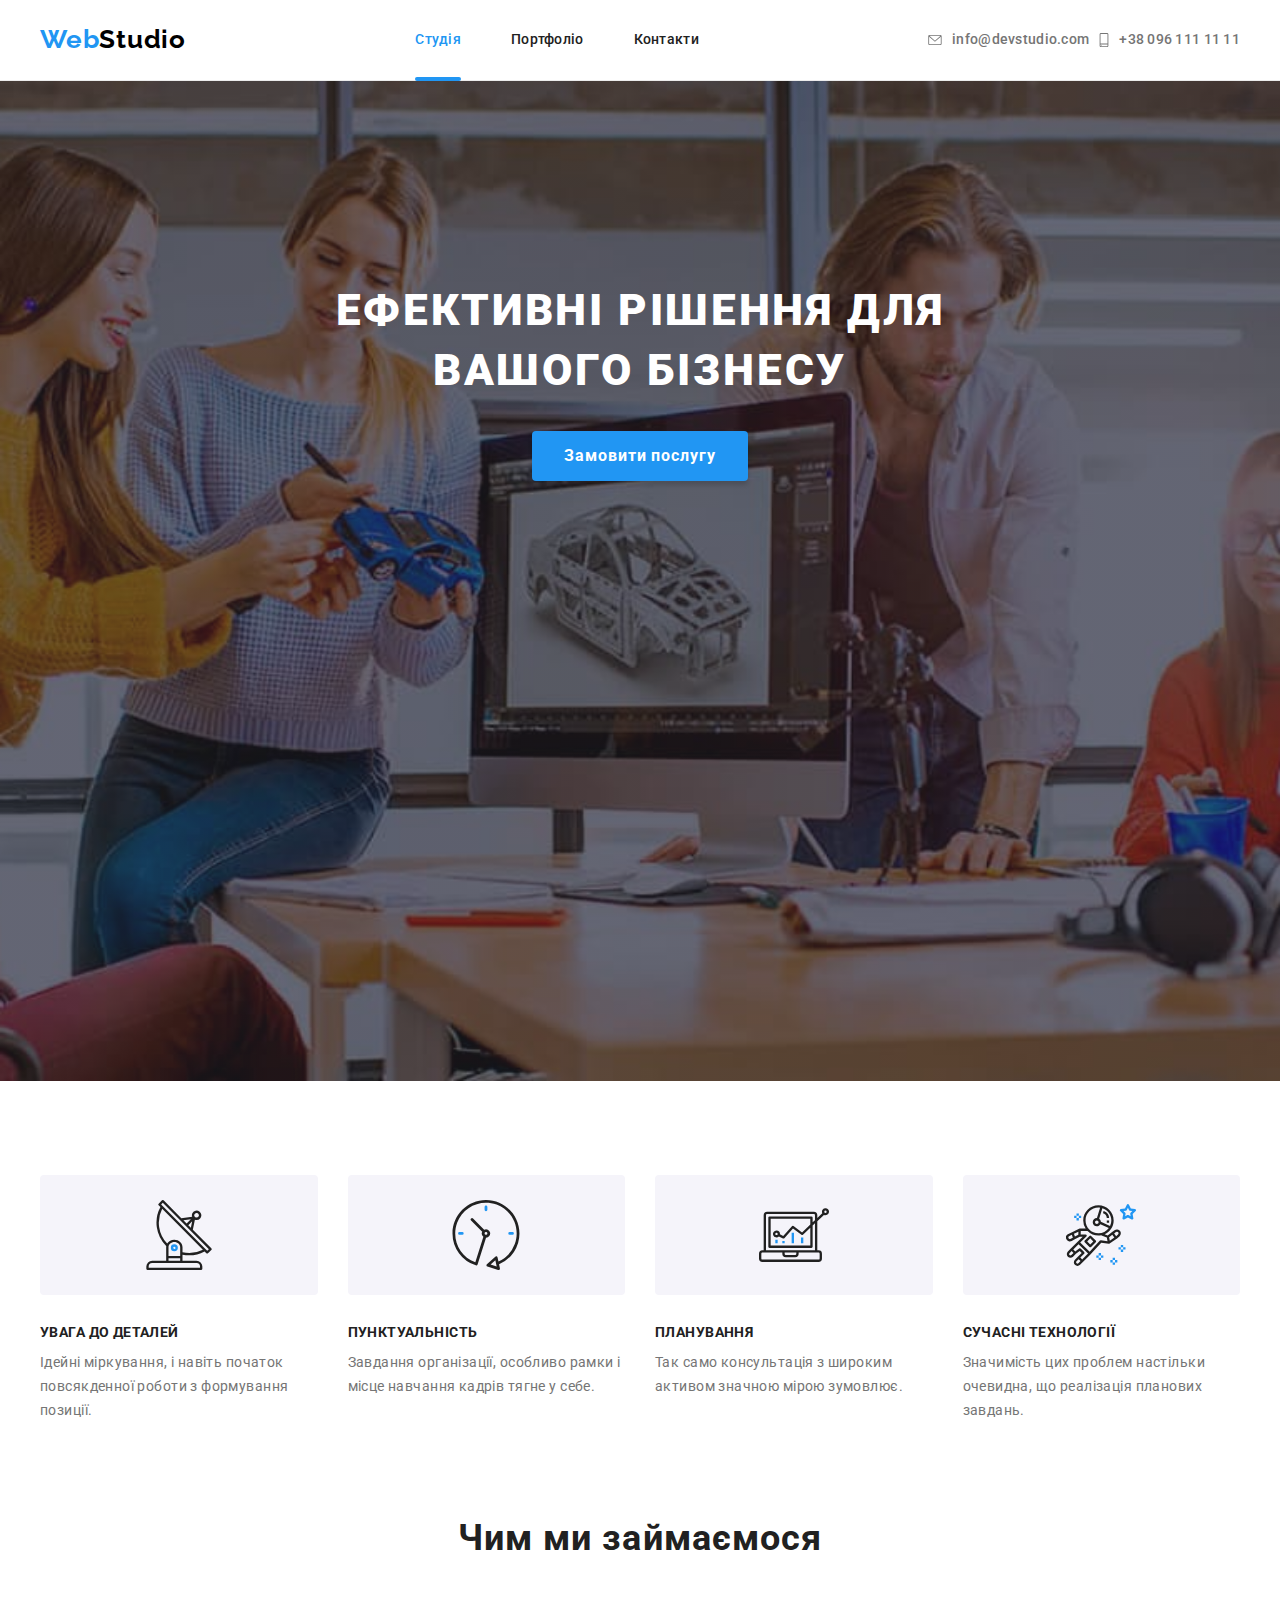
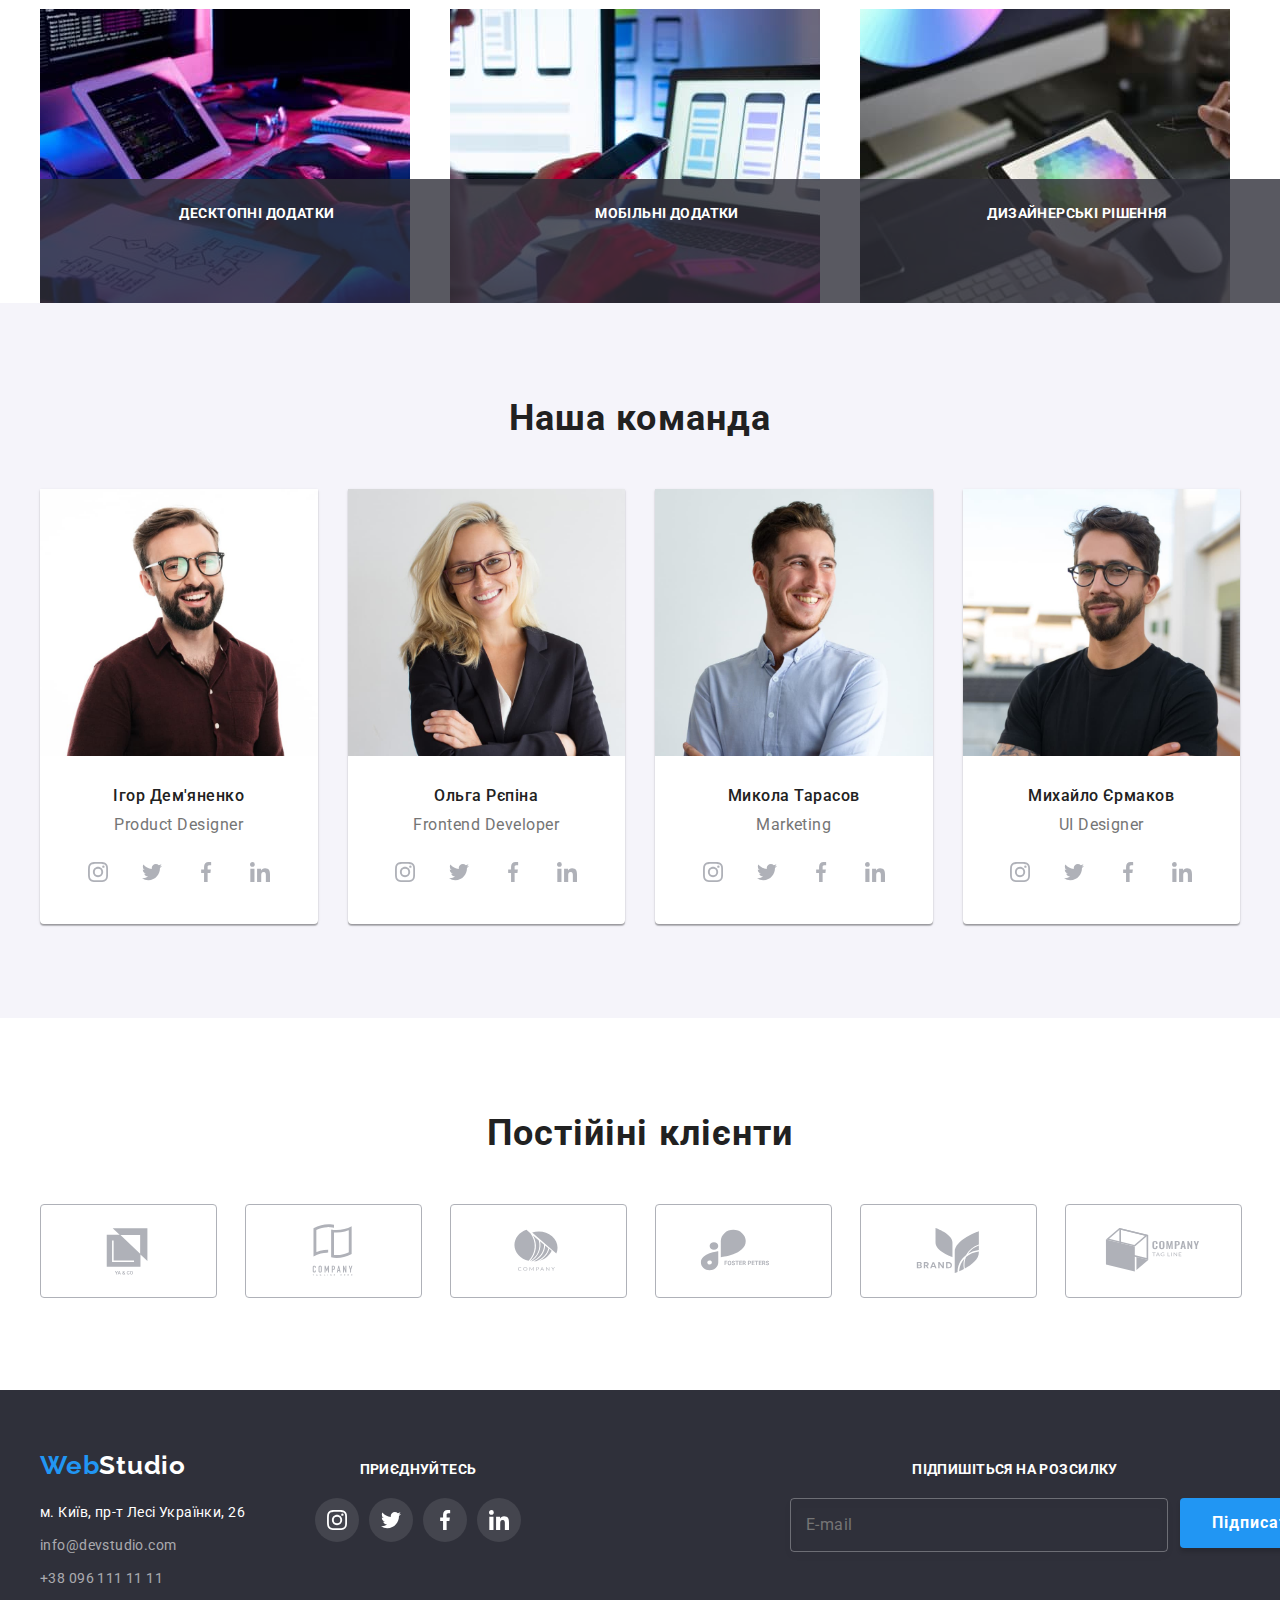
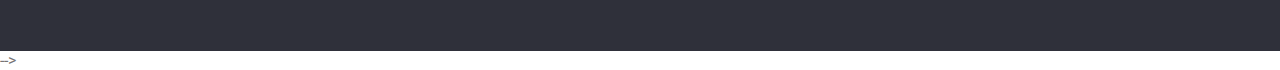
==== commit 305b3876: "main part hw-08" ====
--- a/index.html
+++ b/index.html
@@ -179,7 +179,7 @@
           </ul>
         </div>
       </section>
-      <!-- <section class="work__section section ">
+      <section class="work__section section ">
         <div class="container">
           <h2 class="section-title">Чим ми займаємося</h2>
           <ul class="product">
@@ -212,7 +212,7 @@
             </li>
           </ul>
         </div>
-      </section> -->
+      </section>
       <section class="crew section">
         <div class="container">
           <h2 class="section-title">Наша команда</h2>
@@ -534,75 +534,61 @@
       </div>
     </footer> -->
     <div class="backdrop is-hidden" data-modal>
-      <div class="modal">
-        <button data-modal-close type="button" class="modal-bt">
-          <svg class="modal-close" width="18" height="18">
-            <use href="./img/symbol-defs.svg#icon-close"></use>
-          </svg>
-        </button>
-        <b class="form-title">Залиште свої дані, ми вам передзвонимо</b>
-        <form>
-          <div class="form-field">
-            <label class="form-label" for="name">Ім'я</label>
-            <input class="form-input" type="text" name="name" id="name" />
-            <svg class="modal-input-icon" width="18" height="18">
-              <use href="./img/symbol-defs.svg#icon-person-modal"></use>
+      <div class="container">
+        <div class="modal">
+          <button data-modal-close type="button" class="modal-bt">
+            <svg class="modal-close" width="18" height="18">
+              <use href="./img/symbol-defs.svg#icon-close"></use>
             </svg>
-          </div>
-
-          <div class="form-field">
-            <label class="form-label" for="tel">Телефон</label>
-            <input class="form-input" type="tel" name="tel" id="tel" required />
-            <svg class="modal-input-icon" width="18" height="18">
-              <use href="./img/symbol-defs.svg#icon-phone-modal"></use>
-            </svg>
-          </div>
-
-          <div class="form-field">
-            <label class="form-label" for="mail">Пошта</label>
-            <input
-              class="form-input"
-              type="email"
-              name="mail"
-              id="mail"
-              required
-            />
-            <svg class="modal-input-icon" width="18" height="18">
-              <use href="./img/symbol-defs.svg#icon-email-modal"></use>
-            </svg>
-          </div>
-
-          <div class="form-field">
-            <label class="form-label" for="coment">Коментар</label>
-            <textarea
-              class="form-coment"
-              name="coment"
-              id="coment"
-              placeholder="Введіть текст"
-            ></textarea>
-          </div>
-
-          <div class="form-field form-checkbox">
-            <label class="label-checkbox">
-              <input
-                class="checkbox visually-hidden"
-                type="checkbox"
-                name="confirm"
-                value="confirm"
-              />
-              <span class="icon-confirm">
-                <svg class="icon-check" width="16" height="15">
-                 <use href="./img/symbol-defs.svg#icon-check-modal">
-                 </use>
-                </svg>
-              </span>
-              Погоджуюся з розсилкою та приймаю
-            </label>
-            <a class="contract-modal" href="#">Умови договору</a>
-          </div>
-
-          <button class="btn hero-bt-modal" type="submit">Відправити</button>
-        </form>
+          </button>
+          <b class="form-title">Залиште свої дані, ми вам передзвонимо</b>
+          <form>
+            <div class="form-field">
+              <label class="form-label" for="name">Ім'я</label>
+              <input class="form-input" type="text" name="name" id="name" />
+              <svg class="modal-input-icon" width="18" height="18">
+                <use href="./img/symbol-defs.svg#icon-person-modal"></use>
+              </svg>
+            </div>
+        
+            <div class="form-field">
+              <label class="form-label" for="tel">Телефон</label>
+              <input class="form-input" type="tel" name="tel" id="tel" required />
+              <svg class="modal-input-icon" width="18" height="18">
+                <use href="./img/symbol-defs.svg#icon-phone-modal"></use>
+              </svg>
+            </div>
+        
+            <div class="form-field">
+              <label class="form-label" for="mail">Пошта</label>
+              <input class="form-input" type="email" name="mail" id="mail" required />
+              <svg class="modal-input-icon" width="18" height="18">
+                <use href="./img/symbol-defs.svg#icon-email-modal"></use>
+              </svg>
+            </div>
+        
+            <div class="form-field">
+              <label class="form-label" for="coment">Коментар</label>
+              <textarea class="form-coment" name="coment" id="coment" placeholder="Введіть текст"></textarea>
+            </div>
+        
+            <div class="form-field form-checkbox">
+              <label class="label-checkbox">
+                <input class="checkbox visually-hidden" type="checkbox" name="confirm" value="confirm" />
+                <span class="icon-confirm">
+                  <svg class="icon-check" width="16" height="15">
+                    <use href="./img/symbol-defs.svg#icon-check-modal">
+                    </use>
+                  </svg>
+                </span>
+                Погоджуюся з розсилкою та приймаю <a class="contract-modal" href="#">Умови договору</a>
+              </label>
+              
+            </div>
+        
+            <button class="btn hero-bt-modal" type="submit">Відправити</button>
+          </form>
+        </div>
       </div>
     </div>
     <script src="./js/modal.js"></script>
--- a/css/main.min.css
+++ b/css/main.min.css
@@ -1 +1 @@
-:root{--primary-text-color: #757575;--accent-color: #2196f3;--primary-bkg-color: #ffffff;--primary-bkg-bt-color: #f5f4fa;--primary-title-color: #212121;--bkg-footer-color: #2f303a;--primary-logo-color: #afb1b8;--transition-duration: 250ms;--transition-cub: cubic-bezier(0.4, 0, 0.2, 1);--bt-bkg--hover-color: #188ce8;--main-font-style: "roboto";--gradient: linear-gradient( rgba(47, 48, 58, 0.4), rgba(47, 48, 58, 0.4))}.footer-mail,.footer-tel,.site-nav__link,.contacts__mail,.contacts__tel{transition:color var(--transition-duration) var(--transition-cub)}.modal{position:absolute;left:50%;top:50%}.visually-hidden{position:absolute;width:1px;height:1px;margin:-1px;border:0;padding:0;white-space:nowrap;-webkit-clip-path:inset(100%);clip-path:inset(100%);clip:rect(0 0 0 0);overflow:hidden}p,h1,h2,h3,h4,h5,h6{margin:0}ul{margin:0;padding-left:0;list-style:none}address{font-style:normal}.link{text-decoration:none}body{font-family:var(--main-font-style),sans-serif;color:var(--primary-text-color);margin:0}button{cursor:pointer;border:1px solid rgba(0,0,0,0)}img{display:block;max-width:100%;height:auto}.is-hidden{opacity:0;pointer-events:none;visibility:hidden}.section{padding-top:60px;padding-bottom:60px}@media screen and (min-width: 1200px){.section{padding-top:94px;padding-bottom:94px}}.container{width:100%;padding-left:15px;padding-right:15px;margin:0 auto}@media screen and (min-width: 480px){.container{width:480px}}@media screen and (min-width: 768px){.container{width:768px}}@media screen and (min-width: 1200px){.container{width:1200px}}.logo{font-family:"Raleway",sans-serif;font-style:normal;font-weight:700;font-size:24px;line-height:1.16;letter-spacing:.03em;color:var(--accent-color);display:block}@media screen and (min-width: 1200px){.logo{font-size:26px;line-height:1.19}}.logo--margin-footer{margin-bottom:20px}@media screen and (min-width: 1200px){.logo--margin-footer{margin-right:auto}}.accent--color-dark{color:#000}.accent--color-light{color:#fff}.mobile-menu{width:100vw;height:100vh;top:0;position:fixed;z-index:1;background-color:var(--primary-bkg-color);padding-top:48px;padding-bottom:48px}.mobile-menu>.container{height:100%;display:flex;flex-direction:column;justify-content:space-between;overflow:auto}.menu-close{position:absolute;top:10px;right:10px;background-color:var(--primary-bkg-color)}.mobile-nav{margin-bottom:30px}.mobile-nav__item:not(:last-child){margin-bottom:12px}.mobile-nav__link{font-weight:500;font-size:40px;line-height:1.17;letter-spacing:.02em;color:var(--primary-title-color)}.mobile-nav__link:hover,.mobile-nav__link:focus{color:var(--accent-color)}.mobile-menu-bottom{display:inline-block;width:100%}.mobile-contacts{margin-bottom:20px}.mobile-contacts__tel{display:inline-block;font-weight:500;font-size:34px;line-height:1.18;letter-spacing:.02em;color:var(--accent-color);margin-bottom:32px}.mobile-contacts__mail{font-weight:500;font-size:24px;line-height:1.17px;letter-spacing:.02em;color:inherit}.mobile-social{display:flex;gap:10px;flex-wrap:wrap}@media screen and (max-width: 400px){.mobile-social{justify-content:center}}.mobile-social-item:not(:first-child){border-left:1px solid rgba(33,33,33,.2);padding-left:10px}.mobile-social__link{display:block;color:var(--accent-color);font-weight:500;font-size:18px;line-height:1.22;letter-spacing:.02em}.section-title{font-weight:700;font-size:28px;line-height:1.17;text-align:center;letter-spacing:.03em;color:var(--primary-title-color);margin-bottom:30px}@media screen and (min-width: 1200px){.section-title{font-size:36px;margin-bottom:50px}}.btn{min-width:216px;height:50px;font-family:inherit;font-weight:700;font-size:16px;line-height:1.87;display:block;align-items:center;text-align:center;letter-spacing:.06em;color:var(--primary-bkg-color);background:var(--accent-color);box-shadow:0px 4px 4px rgba(0,0,0,.15);border-radius:4px;cursor:pointer;margin:0 auto;margin-top:30px;transition:background-color var(--transition-duration) var(--transition-cub)}.btn:hover,.btn:focus{background-color:var(--bt-bkg--hover-color)}.backdrop{position:fixed;top:0;left:0;width:100%;height:100%;background-color:rgba(0,0,0,.2);opacity:1;transition:opacity 500ms cubic-bezier(0.4, 0, 0.2, 1),visibility 500ms cubic-bezier(0.4, 0, 0.2, 1)}.backdrop.is-hidden .modal{transform:translate(-50%, -50%) scale(0.4)}.modal{transform:translate(-50%, -50%) scale(1);min-width:90%;min-height:609px;background-color:var(--primary-bkg-color);padding:40px;box-shadow:0px 1px 3px rgba(0,0,0,.12),0px 1px 1px rgba(0,0,0,.14),0px 2px 1px rgba(0,0,0,.2);border-radius:4px;transition:transform 700ms cubic-bezier(0.075, 0.82, 0.165, 1)}.modal-bt{background-color:inherit;display:flex;width:30px;height:30px;border-radius:50%;align-items:center;justify-content:center;border:1px solid rgba(0,0,0,.1);position:absolute;right:8px;top:8px}.modal-close{fill:currentColor}.modal-bt:focus .modal-close,.modal-bt:hover .modal-close{color:var(--accent-color)}.form-title{margin-top:0px;margin-bottom:12px;text-align:center;font-weight:700;font-size:20px;line-height:1.5;text-align:center;letter-spacing:.03em;color:var(--primary-title-color);display:block}.form-field{display:flex;flex-direction:column;margin-bottom:10px;position:relative}.form-field:nth-child(4){margin-bottom:0px}.form-label{margin-bottom:4px;font-weight:400;font-size:12px;line-height:1.17;letter-spacing:.01em}.form-input,.form-coment{border:1px solid rgba(33,33,33,.2);border-radius:4px;width:100%;height:40px;color:#000;padding-left:42px;outline:rgba(0,0,0,0);transition:border-color var(--transition-duration) var(--transition-cub)}.form-input:focus,.form-coment:focus{border-color:var(--accent-color)}.form-coment{padding:12px 16px;height:120px;resize:none}.form-coment::-moz-placeholder{font-weight:400;font-size:12px;line-height:1.17;letter-spacing:.01em;color:rgba(117,117,117,.5)}.form-coment:-ms-input-placeholder{font-weight:400;font-size:12px;line-height:1.17;letter-spacing:.01em;color:rgba(117,117,117,.5)}.form-coment::placeholder{font-weight:400;font-size:12px;line-height:1.17;letter-spacing:.01em;color:rgba(117,117,117,.5)}.modal-input-icon{position:absolute;left:12px;top:50%}.form-input:focus+.modal-input-icon{fill:var(--accent-color)}.form-checkbox{margin-top:20px;margin-bottom:30px;align-items:center;flex-direction:row;gap:10px;font-weight:400;font-size:12px;line-height:1.17;letter-spacing:.03em;justify-content:center}.label-checkbox{display:flex;gap:7px;align-items:center}.icon-confirm{display:flex;width:16px;height:15px;border:2px solid #212121;border-radius:4px;align-items:center;justify-content:center;fill:rgba(0,0,0,0)}.checkbox:checked+.icon-confirm{background-color:var(--accent-color);border:var(--accent-color);background-origin:border-box;fill:#fff}.checkbox:focus+.icon-confirm{border-color:var(--accent-color)}.contract-modal{display:block;text-decoration:none;border-bottom:100% solid #2196f3;color:#2196f3;position:relative}.contract-modal::after{display:inline-block;content:"";width:100%;height:1px;background-color:currentColor;position:absolute;bottom:5px;right:0}.hero-bt-modal,.subs-bt{margin-top:0;min-width:200px}.header{background-color:var(--primary-bkg-color);border-bottom:1px solid #ececec}.header__container{display:flex;justify-content:space-between}.navigation{display:flex}.navigation__logo{display:inline-block;padding-top:24px;padding-bottom:25px}.site-nav__link,.contacts__mail,.contacts__tel{padding-top:32px;padding-bottom:32px;display:block}.site-nav,.contacts{display:none;gap:50px}@media screen and (min-width: 768px){.site-nav,.contacts{display:flex}}.site-nav{margin:0 auto}@media screen and (min-width: 768px){.header__contacts{flex-direction:column;gap:10px;justify-content:center}}@media screen and (min-width: 1200px){.header__contacts{flex-direction:row;align-items:center}}.site-nav__link{font-weight:500;font-size:14px;line-height:1.14;letter-spacing:.02em;color:var(--primary-title-color)}.site-nav__link:hover,.site-nav__link:focus{color:var(--accent-color)}.current{color:var(--accent-color);position:relative}.current::after{display:none;content:"";width:100%;height:4px;border-radius:2px;background-color:currentColor;position:absolute;bottom:-1px;right:0}@media screen and (min-width: 768px){.current::after{display:inline-block}}.contacts__mail,.contacts__tel{display:flex;display:none;font-weight:500;font-size:12px;line-height:1.17;letter-spacing:.02em;color:var(--primary-text-color);align-items:center}.contacts__mail:hover,.contacts__mail:focus,.contacts__tel:hover,.contacts__tel:focus{color:var(--accent-color)}@media screen and (min-width: 768px){.contacts__mail,.contacts__tel{display:flex;padding:0px}}@media screen and (min-width: 1200px){.contacts__mail,.contacts__tel{font-size:14px;line-height:1.14}}.contacts__envelop,.contacts__smartphone{margin-right:10px;fill:currentColor;display:none}@media screen and (min-width: 768px){.contacts__envelop,.contacts__smartphone{display:block}}.menu-unfold{background-color:rgba(0,0,0,0)}@media screen and (min-width: 768px){.menu-unfold{display:none}}.section.hero{background-color:#c4c4c4;padding-top:118px;padding-bottom:118px;background-image:var(--gradient),url("../img/hero-mobile.jpg");background-repeat:no-repeat;background-size:cover;background-position:center;margin-left:auto;margin-right:auto;max-width:100%;height:400px}@media(min-device-pixel-ratio: 2),(-webkit-min-device-pixel-ratio: 2),(min-resolution: 192dpi),(min-resolution: 2dppx){.section.hero{background-image:var(--gradient),url("../img/hero-mobile-2x.jpg")}}@media screen and (min-width: 768px){.section.hero{background-image:var(--gradient),url("../img/hero-tab.jpg")}}@media screen and (min-width: 768px)and (min-device-pixel-ratio: 2),screen and (min-width: 768px)and (-webkit-min-device-pixel-ratio: 2),screen and (min-width: 768px)and (min-resolution: 192dpi),screen and (min-width: 768px)and (min-resolution: 2dppx){.section.hero{background-image:var(--gradient),url("../img/hero-tab-2x.jpg")}}@media screen and (min-width: 1200px){.section.hero{height:600px;padding-top:200px;padding-bottom:200px;background-image:var(--gradient),url("../img/hero-desktop.jpg")}}@media screen and (min-width: 1200px)and (min-device-pixel-ratio: 2),screen and (min-width: 1200px)and (-webkit-min-device-pixel-ratio: 2),screen and (min-width: 1200px)and (min-resolution: 192dpi),screen and (min-width: 1200px)and (min-resolution: 2dppx){.section.hero{background-image:var(--gradient),url("../img/hero-desktop-2x.jpg")}}.hero__title{font-weight:900;font-size:26px;line-height:1.62;text-align:center;letter-spacing:.06em;text-transform:uppercase;color:var(--primary-bkg-color);max-width:360px;margin:0 auto}@media screen and (min-width: 1200px){.hero__title{font-size:44px;line-height:1.36;max-width:696px}}.card__list{display:flex;flex-wrap:wrap;gap:30px}.card__list__item{width:100%}@media screen and (min-width: 768px){.card__list__item{width:calc((100% - 30px)/2)}}@media screen and (min-width: 1200px){.card__list__item{width:calc((100% - 90px)/4)}}.card__list__graphics{display:flex;background-color:var(--primary-bkg-bt-color);height:120px;margin-bottom:30px;justify-content:center;border-radius:4px;align-items:center}.card__list__icon{width:70px;height:70px}.card__list__title{font-weight:700;font-size:14px;line-height:1.14;letter-spacing:.03em;text-transform:uppercase;text-align:center;color:var(--primary-title-color)}@media screen and (min-width: 768px){.card__list__title{text-align:unset}}.card__list__text{font-weight:400;font-size:14px;line-height:1.71;letter-spacing:.03em;margin-top:10px}.work__section{padding-top:0px;padding-bottom:94px}.product{display:flex;gap:30px}.product__item{width:calc((100% - 60px)/3);position:relative;display:flex}.product__title{position:absolute;width:100%;height:70px;background-color:rgba(47,48,58,.8);bottom:0;text-align:center;font-size:14px;line-height:1.14;letter-spacing:.03em;text-transform:uppercase;color:#fff;padding:27px}.crew{background:var(--primary-bkg-bt-color)}.person__list{display:flex;flex-wrap:wrap;gap:30px}.person__list__item{background:var(--primary-bkg-color);width:100%;padding-top:0px;box-shadow:0px 1px 3px rgba(0,0,0,.12),0px 1px 1px rgba(0,0,0,.14),0px 2px 1px rgba(0,0,0,.2);border-radius:0px 0px 4px 4px}@media screen and (min-width: 768px){.person__list__item{width:calc((100% - 30px)/2)}}@media screen and (min-width: 1200px){.person__list__item{width:calc((100% - 90px)/4)}}.person__list__card{padding-top:30px;padding-bottom:24px}@media screen and (min-width: 1200px){.person__list__card{padding-bottom:30px}}.social__list{display:flex;justify-content:center;gap:10px;align-items:center}.social__link{display:flex;width:44px;height:44px;border-radius:50%;align-items:center;justify-content:center;color:var(--primary-logo-color);transition:color var(--transition-duration) var(--transition-cub),background-color var(--transition-duration) var(--transition-cub)}.social__link:hover,.social__link:focus{background-color:var(--accent-color);color:var(--primary-bkg-color)}.social__icon{fill:currentColor}.person__list__member{font-weight:500;font-size:16px;line-height:1.19;text-align:center;letter-spacing:.03em;color:var(--primary-title-color);margin-bottom:10px}.person__list__position{font-weight:400;font-size:16px;line-height:1.19;text-align:center;letter-spacing:.03em;margin-bottom:16px}.clients__list{display:flex;flex-wrap:wrap;gap:30px}.clients__item{width:calc((100% - 30px)/2);height:92px}@media screen and (min-width: 768px){.clients__item{width:calc((100% - 60px)/3)}}@media screen and (min-width: 1200px){.clients__item{width:calc((100% - 150px)/6)}}.clients__link{width:100%;height:100%;border:solid 1px #afb1b8;border-radius:4px;display:flex;align-items:center;justify-content:center;color:var(--primary-logo-color);transition:color var(--transition-duration) var(--transition-cub),border-color var(--transition-duration) var(--transition-cub)}.clients__link:hover,.clients__link:focus{border-color:var(--accent-color);color:var(--accent-color)}.clients__logo{fill:currentColor}.footer{background:var(--bkg-footer-color);padding-top:60px;padding-bottom:60px}@media screen and (min-width: 768px){.container.footer-container{padding-left:76px;padding-right:89px}}@media screen and (min-width: 1200px){.container.footer-container{display:flex;align-items:baseline;padding-left:15px;padding-right:15px;justify-content:space-between}}@media screen and (min-width: 768px){.footer-wrap{display:flex;align-items:baseline;justify-content:space-between}}.main-part{align-items:center;display:flex;flex-direction:column}@media screen and (min-width: 1200px){.main-part{margin-right:70px}}.address{margin-bottom:60px}@media screen and (min-width: 1200px){.address{margin:0}}.adress-list{align-items:center;display:flex;flex-direction:column}@media screen and (min-width: 1200px){.adress-list{align-items:unset}}.footer-item:not(:last-child){margin-bottom:8px}@media screen and (min-width: 1200px){.footer-item:not(:last-child){margin-bottom:9px}}.footer-location,.footer-mail,.footer-tel{font-style:normal;font-weight:400;font-size:14px;line-height:1.71;letter-spacing:.03em;color:rgba(255,255,255,.6)}.footer-mail:hover,.footer-mail:focus,.footer-tel:hover,.footer-tel:focus{color:var(--accent-color)}.place{color:var(--primary-bkg-color)}.social__text,.subs-text{font-weight:700;font-size:14px;line-height:1.14;letter-spacing:.03em;text-transform:uppercase;color:#fff;text-align:center}.social__text{margin-bottom:20px}.social__link.socials{background-color:rgba(255,255,255,.1);color:var(--primary-bkg-color)}.social__link.socials:hover,.social__link.socials:focus{background-color:var(--accent-color)}.footer__social{display:flex;flex-direction:column}.subscription{margin-top:60px}@media screen and (min-width: 768px){.subscription{width:450px;margin:0 auto}}@media screen and (min-width: 1200px){.subscription{margin:0}}@media screen and (min-width: 1200px){.footer-form{width:100%;display:flex}}.subs-text{margin-bottom:20px}.footer-label{position:relative}@media screen and (min-width: 1200px){.footer-label{margin-right:12px}}.footer-mail-label{position:absolute;font-weight:400;font-size:16px;line-height:1.25;letter-spacing:.03em;top:50%;left:16px;transform:translateY(-50%);transition:transform var(--transition-duration) var(--transition-cub)}.footer-input:not(:-moz-placeholder-shown)~.footer-mail-label{transform:translateY(-43px)}.footer-input:not(:-ms-input-placeholder)~.footer-mail-label{transform:translateY(-43px)}.footer-input:focus~.footer-mail-label,.footer-input:not(:placeholder-shown)~.footer-mail-label{transform:translateY(-43px)}.footer-input{width:100%;height:50px;border:1px solid rgba(255,255,255,.3);filter:drop-shadow(0px 4px 4px rgba(0, 0, 0, 0.15));border-radius:4px;background-color:rgba(0,0,0,0);color:#fff;outline:rgba(0,0,0,0);padding-left:16px;margin-bottom:20px}@media screen and (min-width: 1200px){.footer-input{width:358px;margin:0}}.subs-bt{display:flex;gap:10px;padding-left:31px}.send-icon{fill:currentColor}main{background-color:var(--primary-bkg-color)}.filter-bt{font-family:inherit;font-weight:500;font-size:16px;line-height:1.62;text-align:center;letter-spacing:.03em;color:var(--primary-title-color);background-color:var(--primary-bkg-bt-color);border:none;border-radius:4px;cursor:pointer;padding:6px 22px;transition-property:color,background-color,box-shadow;transition-duration:var(--transition-duration);transition-timing-function:var(--transition-cub)}.filter-bt:hover,.filter-bt:focus{color:var(--primary-bkg-color);background-color:var(--accent-color);box-shadow:0px 3px 1px rgba(0,0,0,.1),0px 1px 2px rgba(0,0,0,.08),0px 2px 2px rgba(0,0,0,.12)}.filter-list{display:flex;gap:8px;justify-content:center}.project-list{display:flex;flex-wrap:wrap;gap:30px;margin-top:40px}.project-card{padding:20px 24px;border-left:1px solid #eee;border-right:1px solid #eee;border-bottom:1px solid #eee}.project-link{display:block;text-decoration:none;transition:box-shadow var(--transition-duration) var(--transition-cub)}.project-link:hover{box-shadow:0px 1px 1px rgba(0,0,0,.12),0px 4px 4px rgba(0,0,0,.06),1px 4px 6px rgba(0,0,0,.16)}@media screen and (min-width: 768px){.project-link{width:calc((100% - 30px)/2)}}@media screen and (min-width: 1200px){.project-link{width:calc((100% - 60px)/3)}}.project-title{font-style:normal;font-size:18px;line-height:2;letter-spacing:.06em;color:var(--primary-title-color);margin-bottom:4px}.project-text{font-style:normal;font-size:16px;line-height:1.9;letter-spacing:.03em;color:var(--primary-text-color)}.hidden-card{position:relative;width:100%;height:100%;overflow:hidden}.hidden-text{position:absolute;font-size:18px;line-height:1.56;letter-spacing:.03em;color:#fff;padding:63px 24px;left:0;top:0;transform:translateY(100%);background-color:rgba(33,150,243,.9);transition-property:transform;transition-duration:var(--transition-duration);transition-timing-function:var(--transition-cub);opacity:0;overflow:auto}.project-link:hover .hidden-text{opacity:1;transform:translateY(0)}/*# sourceMappingURL=main.min.css.map */+:root{--primary-text-color: #757575;--accent-color: #2196f3;--primary-bkg-color: #ffffff;--primary-bkg-bt-color: #f5f4fa;--primary-title-color: #212121;--bkg-footer-color: #2f303a;--primary-logo-color: #afb1b8;--transition-duration: 250ms;--transition-cub: cubic-bezier(0.4, 0, 0.2, 1);--bt-bkg--hover-color: #188ce8;--main-font-style: "roboto";--gradient: linear-gradient( rgba(47, 48, 58, 0.4), rgba(47, 48, 58, 0.4))}.footer-mail,.footer-tel,.site-nav__link,.contacts__mail,.contacts__tel{transition:color var(--transition-duration) var(--transition-cub)}.modal{position:absolute;left:50%;top:50%}.visually-hidden{position:absolute;width:1px;height:1px;margin:-1px;border:0;padding:0;white-space:nowrap;-webkit-clip-path:inset(100%);clip-path:inset(100%);clip:rect(0 0 0 0);overflow:hidden}p,h1,h2,h3,h4,h5,h6{margin:0}ul{margin:0;padding-left:0;list-style:none}address{font-style:normal}.link{text-decoration:none}body{font-family:var(--main-font-style),sans-serif;color:var(--primary-text-color);margin:0}button{cursor:pointer;border:1px solid rgba(0,0,0,0)}img{display:block;max-width:100%;height:auto}.is-hidden{opacity:0;pointer-events:none;visibility:hidden}.section{padding-top:60px;padding-bottom:60px}@media screen and (min-width: 1200px){.section{padding-top:94px;padding-bottom:94px}}.container{width:100%;padding-left:15px;padding-right:15px;margin:0 auto}@media screen and (min-width: 480px){.container{width:480px}}@media screen and (min-width: 768px){.container{width:768px}}@media screen and (min-width: 1200px){.container{width:1200px}}.logo{font-family:"Raleway",sans-serif;font-style:normal;font-weight:700;font-size:24px;line-height:1.16;letter-spacing:.03em;color:var(--accent-color);display:block}@media screen and (min-width: 1200px){.logo{font-size:26px;line-height:1.19}}.logo--margin-footer{margin-bottom:20px}@media screen and (min-width: 1200px){.logo--margin-footer{margin-right:auto}}.accent--color-dark{color:#000}.accent--color-light{color:#fff}.mobile-menu{width:100vw;height:100vh;top:0;position:fixed;z-index:1;background-color:var(--primary-bkg-color);padding-top:48px;padding-bottom:48px}.mobile-menu>.container{height:100%;display:flex;flex-direction:column;justify-content:space-between;overflow:auto}.menu-close{position:absolute;top:10px;right:10px;background-color:var(--primary-bkg-color)}.mobile-nav{margin-bottom:30px}.mobile-nav__item:not(:last-child){margin-bottom:12px}.mobile-nav__link{font-weight:500;font-size:40px;line-height:1.17;letter-spacing:.02em;color:var(--primary-title-color)}.mobile-nav__link:hover,.mobile-nav__link:focus{color:var(--accent-color)}.mobile-menu-bottom{display:inline-block;width:100%}.mobile-contacts{margin-bottom:20px}.mobile-contacts__tel{display:inline-block;font-weight:500;font-size:34px;line-height:1.18;letter-spacing:.02em;color:var(--accent-color);margin-bottom:32px}@media screen and (max-width: 340px){.mobile-contacts__tel{font-size:28px}}.mobile-contacts__mail{font-weight:500;font-size:24px;line-height:1.17px;letter-spacing:.02em;color:inherit}.mobile-social{display:flex;gap:10px;flex-wrap:wrap}@media screen and (max-width: 400px){.mobile-social{justify-content:center}}.mobile-social-item:not(:first-child){border-left:1px solid rgba(33,33,33,.2);padding-left:10px}.mobile-social__link{display:block;color:var(--accent-color);font-weight:500;font-size:18px;line-height:1.22;letter-spacing:.02em}.section-title{font-weight:700;font-size:28px;line-height:1.17;text-align:center;letter-spacing:.03em;color:var(--primary-title-color);margin-bottom:30px}@media screen and (min-width: 1200px){.section-title{font-size:36px;margin-bottom:50px}}.btn{min-width:216px;height:50px;font-family:inherit;font-weight:700;font-size:16px;line-height:1.87;display:block;align-items:center;text-align:center;letter-spacing:.06em;color:var(--primary-bkg-color);background:var(--accent-color);box-shadow:0px 4px 4px rgba(0,0,0,.15);border-radius:4px;cursor:pointer;margin:0 auto;margin-top:30px;transition:background-color var(--transition-duration) var(--transition-cub)}.btn:hover,.btn:focus{background-color:var(--bt-bkg--hover-color)}.backdrop{position:fixed;top:0;left:0;width:100%;height:100%;background-color:rgba(0,0,0,.2);opacity:1;transition:opacity 500ms cubic-bezier(0.4, 0, 0.2, 1),visibility 500ms cubic-bezier(0.4, 0, 0.2, 1)}.backdrop.is-hidden .modal{transform:translate(-50%, -50%) scale(0.4)}.modal{transform:translate(-50%, -50%) scale(1);width:90%;max-height:639px;background-color:var(--primary-bkg-color);padding:40px;box-shadow:0px 1px 3px rgba(0,0,0,.12),0px 1px 1px rgba(0,0,0,.14),0px 2px 1px rgba(0,0,0,.2);border-radius:4px;transition:transform 700ms cubic-bezier(0.075, 0.82, 0.165, 1)}@media screen and (min-width: 500px){.modal{width:450px}}@media screen and (min-width: 1200px){.modal{min-width:528px;min-height:581px}}.modal-bt{background-color:inherit;display:flex;width:30px;height:30px;border-radius:50%;align-items:center;justify-content:center;border:1px solid rgba(0,0,0,.1);position:absolute;right:8px;top:8px}.modal-close{fill:currentColor}.modal-bt:focus .modal-close,.modal-bt:hover .modal-close{color:var(--accent-color)}.form-title{margin-top:0px;margin-bottom:12px;text-align:center;font-weight:700;font-size:20px;line-height:1.5;text-align:center;letter-spacing:.03em;color:var(--primary-title-color);display:block}@media screen and (min-width: 1200px){.form-title{line-height:1.15}}.form-field{display:flex;flex-direction:column;margin-bottom:10px;position:relative}.form-field:nth-child(4){margin-bottom:0px}.form-label{margin-bottom:4px;font-weight:400;font-size:12px;line-height:1.17;letter-spacing:.01em}.form-input,.form-coment{border:1px solid rgba(33,33,33,.2);border-radius:4px;width:100%;height:40px;color:#000;padding-left:42px;outline:rgba(0,0,0,0);transition:border-color var(--transition-duration) var(--transition-cub)}.form-input:focus,.form-coment:focus{border-color:var(--accent-color)}.form-coment{padding:12px 16px;height:120px;resize:none}.form-coment::-moz-placeholder{font-weight:400;font-size:12px;line-height:1.17;letter-spacing:.01em;color:rgba(117,117,117,.5)}.form-coment:-ms-input-placeholder{font-weight:400;font-size:12px;line-height:1.17;letter-spacing:.01em;color:rgba(117,117,117,.5)}.form-coment::placeholder{font-weight:400;font-size:12px;line-height:1.17;letter-spacing:.01em;color:rgba(117,117,117,.5)}.modal-input-icon{position:absolute;left:12px;top:50%}.form-input:focus+.modal-input-icon{fill:var(--accent-color)}.form-checkbox{margin-top:20px;margin-bottom:30px;font-weight:400;font-size:12px;line-height:1.17;letter-spacing:.03em;justify-content:center}@media screen and (min-width: 1200px){.form-checkbox{font-size:14px;line-height:1.71}}.label-checkbox{position:relative;padding-left:27px}@media screen and (min-width: 485px){.label-checkbox{display:flex;gap:7px;padding:0;align-items:baseline}}.icon-confirm{position:absolute;left:1px;bottom:14px;display:inline-flex;width:16px;height:15px;border:2px solid #212121;border-radius:4px;align-items:center;justify-content:center;fill:rgba(0,0,0,0)}.checkbox:checked+.icon-confirm{background-color:var(--accent-color);border:var(--accent-color);background-origin:border-box;fill:#fff}.checkbox:focus+.icon-confirm{border-color:var(--accent-color)}@media screen and (max-width: 308px){.icon-confirm{bottom:28px}}@media screen and (min-width: 485px){.icon-confirm{position:unset}}.contract-modal{width:-webkit-max-content;width:-moz-max-content;width:max-content;text-decoration:none;border-bottom:100% solid #2196f3;color:#2196f3;position:relative}.contract-modal::after{display:inline-block;content:"";width:100%;height:1px;background-color:currentColor;position:absolute;bottom:1px;right:0}@media screen and (min-width: 1200px){.contract-modal::after{bottom:5px}}.hero-bt-modal,.subs-bt{margin-top:0;min-width:200px}.header{background-color:var(--primary-bkg-color);border-bottom:1px solid #ececec}.header__container{display:flex;justify-content:space-between}.navigation{display:flex}.navigation__logo{display:inline-block;padding-top:24px;padding-bottom:25px}.site-nav__link,.contacts__mail,.contacts__tel{padding-top:32px;padding-bottom:32px;display:block}.site-nav,.contacts{display:none;gap:50px}@media screen and (min-width: 768px){.site-nav,.contacts{display:flex}}.site-nav{margin:0 auto}@media screen and (min-width: 768px){.header__contacts{flex-direction:column;gap:10px;justify-content:center}}@media screen and (min-width: 1200px){.header__contacts{flex-direction:row;align-items:center}}.site-nav__link{font-weight:500;font-size:14px;line-height:1.14;letter-spacing:.02em;color:var(--primary-title-color)}.site-nav__link:hover,.site-nav__link:focus{color:var(--accent-color)}.current{color:var(--accent-color);position:relative}.current::after{display:none;content:"";width:100%;height:4px;border-radius:2px;background-color:currentColor;position:absolute;bottom:-1px;right:0}@media screen and (min-width: 768px){.current::after{display:inline-block}}.contacts__mail,.contacts__tel{display:flex;display:none;font-weight:500;font-size:12px;line-height:1.17;letter-spacing:.02em;color:var(--primary-text-color);align-items:center}.contacts__mail:hover,.contacts__mail:focus,.contacts__tel:hover,.contacts__tel:focus{color:var(--accent-color)}@media screen and (min-width: 768px){.contacts__mail,.contacts__tel{display:flex;padding:0px}}@media screen and (min-width: 1200px){.contacts__mail,.contacts__tel{font-size:14px;line-height:1.14}}.contacts__envelop,.contacts__smartphone{margin-right:10px;fill:currentColor;display:none}@media screen and (min-width: 768px){.contacts__envelop,.contacts__smartphone{display:block}}.menu-unfold{background-color:rgba(0,0,0,0)}@media screen and (min-width: 768px){.menu-unfold{display:none}}.section.hero{background-color:#c4c4c4;padding-top:118px;padding-bottom:118px;background-image:var(--gradient),url("../img/hero-mobile.jpg");background-repeat:no-repeat;background-size:cover;background-position:center;margin-left:auto;margin-right:auto;max-width:100%;height:400px}@media(min-device-pixel-ratio: 2),(-webkit-min-device-pixel-ratio: 2),(min-resolution: 192dpi),(min-resolution: 2dppx){.section.hero{background-image:var(--gradient),url("../img/hero-mobile-2x.jpg")}}@media screen and (min-width: 768px){.section.hero{background-image:var(--gradient),url("../img/hero-tab.jpg")}}@media screen and (min-width: 768px)and (min-device-pixel-ratio: 2),screen and (min-width: 768px)and (-webkit-min-device-pixel-ratio: 2),screen and (min-width: 768px)and (min-resolution: 192dpi),screen and (min-width: 768px)and (min-resolution: 2dppx){.section.hero{background-image:var(--gradient),url("../img/hero-tab-2x.jpg")}}@media screen and (min-width: 1200px){.section.hero{height:600px;padding-top:200px;padding-bottom:200px;background-image:var(--gradient),url("../img/hero-desktop.jpg")}}@media screen and (min-width: 1200px)and (min-device-pixel-ratio: 2),screen and (min-width: 1200px)and (-webkit-min-device-pixel-ratio: 2),screen and (min-width: 1200px)and (min-resolution: 192dpi),screen and (min-width: 1200px)and (min-resolution: 2dppx){.section.hero{background-image:var(--gradient),url("../img/hero-desktop-2x.jpg")}}.hero__title{font-weight:900;font-size:26px;line-height:1.62;text-align:center;letter-spacing:.06em;text-transform:uppercase;color:var(--primary-bkg-color);max-width:360px;margin:0 auto}@media screen and (min-width: 1200px){.hero__title{font-size:44px;line-height:1.36;max-width:696px}}.card__list{display:flex;flex-wrap:wrap;gap:30px}.card__list__item{width:100%}@media screen and (min-width: 768px){.card__list__item{width:calc((100% - 30px)/2)}}@media screen and (min-width: 1200px){.card__list__item{width:calc((100% - 90px)/4)}}.card__list__graphics{display:flex;background-color:var(--primary-bkg-bt-color);height:120px;margin-bottom:30px;justify-content:center;border-radius:4px;align-items:center}.card__list__icon{width:70px;height:70px}.card__list__title{font-weight:700;font-size:14px;line-height:1.14;letter-spacing:.03em;text-transform:uppercase;text-align:center;color:var(--primary-title-color)}@media screen and (min-width: 768px){.card__list__title{text-align:unset}}.card__list__text{font-weight:400;font-size:14px;line-height:1.71;letter-spacing:.03em;margin-top:10px}.work__section{padding-top:0px;padding-bottom:94px;display:none}@media screen and (min-width: 1200px){.work__section{display:unset}}.product{display:flex;gap:30px}.product__item{width:calc((100% - 60px)/3);position:relative;display:flex}.product__title{position:absolute;width:100%;height:70px;background-color:rgba(47,48,58,.8);bottom:0;text-align:center;font-size:14px;line-height:1.14;letter-spacing:.03em;text-transform:uppercase;color:#fff;padding:27px}.crew{background:var(--primary-bkg-bt-color)}.person__list{display:flex;flex-wrap:wrap;gap:30px}.person__list__item{background:var(--primary-bkg-color);width:100%;padding-top:0px;box-shadow:0px 1px 3px rgba(0,0,0,.12),0px 1px 1px rgba(0,0,0,.14),0px 2px 1px rgba(0,0,0,.2);border-radius:0px 0px 4px 4px}@media screen and (min-width: 768px){.person__list__item{width:calc((100% - 30px)/2)}}@media screen and (min-width: 1200px){.person__list__item{width:calc((100% - 90px)/4)}}.person__list__card{padding-top:30px;padding-bottom:24px}@media screen and (min-width: 1200px){.person__list__card{padding-bottom:30px}}.social__list{display:flex;justify-content:center;gap:10px;align-items:center}.social__link{display:flex;width:44px;height:44px;border-radius:50%;align-items:center;justify-content:center;color:var(--primary-logo-color);transition:color var(--transition-duration) var(--transition-cub),background-color var(--transition-duration) var(--transition-cub)}.social__link:hover,.social__link:focus{background-color:var(--accent-color);color:var(--primary-bkg-color)}.social__icon{fill:currentColor}.person__list__member{font-weight:500;font-size:16px;line-height:1.19;text-align:center;letter-spacing:.03em;color:var(--primary-title-color);margin-bottom:10px}.person__list__position{font-weight:400;font-size:16px;line-height:1.19;text-align:center;letter-spacing:.03em;margin-bottom:16px}.clients__list{display:flex;flex-wrap:wrap;gap:30px}.clients__item{width:calc((100% - 30px)/2);height:92px}@media screen and (min-width: 768px){.clients__item{width:calc((100% - 60px)/3)}}@media screen and (min-width: 1200px){.clients__item{width:calc((100% - 150px)/6)}}.clients__link{width:100%;height:100%;border:solid 1px #afb1b8;border-radius:4px;display:flex;align-items:center;justify-content:center;color:var(--primary-logo-color);transition:color var(--transition-duration) var(--transition-cub),border-color var(--transition-duration) var(--transition-cub)}.clients__link:hover,.clients__link:focus{border-color:var(--accent-color);color:var(--accent-color)}.clients__logo{fill:currentColor}.footer{background:var(--bkg-footer-color);padding-top:60px;padding-bottom:60px}@media screen and (min-width: 768px){.container.footer-container{padding-left:76px;padding-right:89px}}@media screen and (min-width: 1200px){.container.footer-container{display:flex;align-items:baseline;padding-left:15px;padding-right:15px;justify-content:space-between}}@media screen and (min-width: 768px){.footer-wrap{display:flex;align-items:baseline;justify-content:space-between}}.main-part{align-items:center;display:flex;flex-direction:column}@media screen and (min-width: 1200px){.main-part{margin-right:70px}}.address{margin-bottom:60px}@media screen and (min-width: 1200px){.address{margin:0}}.adress-list{align-items:center;display:flex;flex-direction:column}@media screen and (min-width: 1200px){.adress-list{align-items:unset}}.footer-item:not(:last-child){margin-bottom:8px}@media screen and (min-width: 1200px){.footer-item:not(:last-child){margin-bottom:9px}}.footer-location,.footer-mail,.footer-tel{font-style:normal;font-weight:400;font-size:14px;line-height:1.71;letter-spacing:.03em;color:rgba(255,255,255,.6)}.footer-mail:hover,.footer-mail:focus,.footer-tel:hover,.footer-tel:focus{color:var(--accent-color)}.place{color:var(--primary-bkg-color)}.social__text,.subs-text{font-weight:700;font-size:14px;line-height:1.14;letter-spacing:.03em;text-transform:uppercase;color:#fff;text-align:center}.social__text{margin-bottom:20px}.social__link.socials{background-color:rgba(255,255,255,.1);color:var(--primary-bkg-color)}.social__link.socials:hover,.social__link.socials:focus{background-color:var(--accent-color)}.footer__social{display:flex;flex-direction:column}.subscription{margin-top:60px}@media screen and (min-width: 768px){.subscription{width:450px;margin:0 auto}}@media screen and (min-width: 1200px){.subscription{margin:0}}@media screen and (min-width: 1200px){.footer-form{width:100%;display:flex}}.subs-text{margin-bottom:20px}.footer-label{position:relative}@media screen and (min-width: 1200px){.footer-label{margin-right:12px}}.footer-mail-label{position:absolute;font-weight:400;font-size:16px;line-height:1.25;letter-spacing:.03em;top:50%;left:16px;transform:translateY(-50%);transition:transform var(--transition-duration) var(--transition-cub)}.footer-input:not(:-moz-placeholder-shown)~.footer-mail-label{transform:translateY(-43px)}.footer-input:not(:-ms-input-placeholder)~.footer-mail-label{transform:translateY(-43px)}.footer-input:focus~.footer-mail-label,.footer-input:not(:placeholder-shown)~.footer-mail-label{transform:translateY(-43px)}.footer-input{width:100%;height:50px;border:1px solid rgba(255,255,255,.3);filter:drop-shadow(0px 4px 4px rgba(0, 0, 0, 0.15));border-radius:4px;background-color:rgba(0,0,0,0);color:#fff;outline:rgba(0,0,0,0);padding-left:16px;margin-bottom:20px}@media screen and (min-width: 1200px){.footer-input{width:358px;margin:0}}.subs-bt{display:flex;gap:10px;padding-left:31px}.send-icon{fill:currentColor}main{background-color:var(--primary-bkg-color)}.filter-bt{font-family:inherit;font-weight:500;font-size:16px;line-height:1.62;text-align:center;letter-spacing:.03em;color:var(--primary-title-color);background-color:var(--primary-bkg-bt-color);border:none;border-radius:4px;cursor:pointer;padding:6px 22px;transition-property:color,background-color,box-shadow;transition-duration:var(--transition-duration);transition-timing-function:var(--transition-cub)}.filter-bt:hover,.filter-bt:focus{color:var(--primary-bkg-color);background-color:var(--accent-color);box-shadow:0px 3px 1px rgba(0,0,0,.1),0px 1px 2px rgba(0,0,0,.08),0px 2px 2px rgba(0,0,0,.12)}.filter-list{display:flex;gap:8px;justify-content:center}.project-list{display:flex;flex-wrap:wrap;gap:30px;margin-top:40px}.project-card{padding:20px 24px;border-left:1px solid #eee;border-right:1px solid #eee;border-bottom:1px solid #eee}.project-link{display:block;text-decoration:none;transition:box-shadow var(--transition-duration) var(--transition-cub)}.project-link:hover{box-shadow:0px 1px 1px rgba(0,0,0,.12),0px 4px 4px rgba(0,0,0,.06),1px 4px 6px rgba(0,0,0,.16)}@media screen and (min-width: 768px){.project-link{width:calc((100% - 30px)/2)}}@media screen and (min-width: 1200px){.project-link{width:calc((100% - 60px)/3)}}.project-title{font-style:normal;font-size:18px;line-height:2;letter-spacing:.06em;color:var(--primary-title-color);margin-bottom:4px}.project-text{font-style:normal;font-size:16px;line-height:1.9;letter-spacing:.03em;color:var(--primary-text-color)}.hidden-card{position:relative;width:100%;height:100%;overflow:hidden}.hidden-text{position:absolute;font-size:18px;line-height:1.56;letter-spacing:.03em;color:#fff;padding:63px 24px;left:0;top:0;transform:translateY(100%);background-color:rgba(33,150,243,.9);transition-property:transform;transition-duration:var(--transition-duration);transition-timing-function:var(--transition-cub);opacity:0;overflow:auto}.project-link:hover .hidden-text{opacity:1;transform:translateY(0)}/*# sourceMappingURL=main.min.css.map */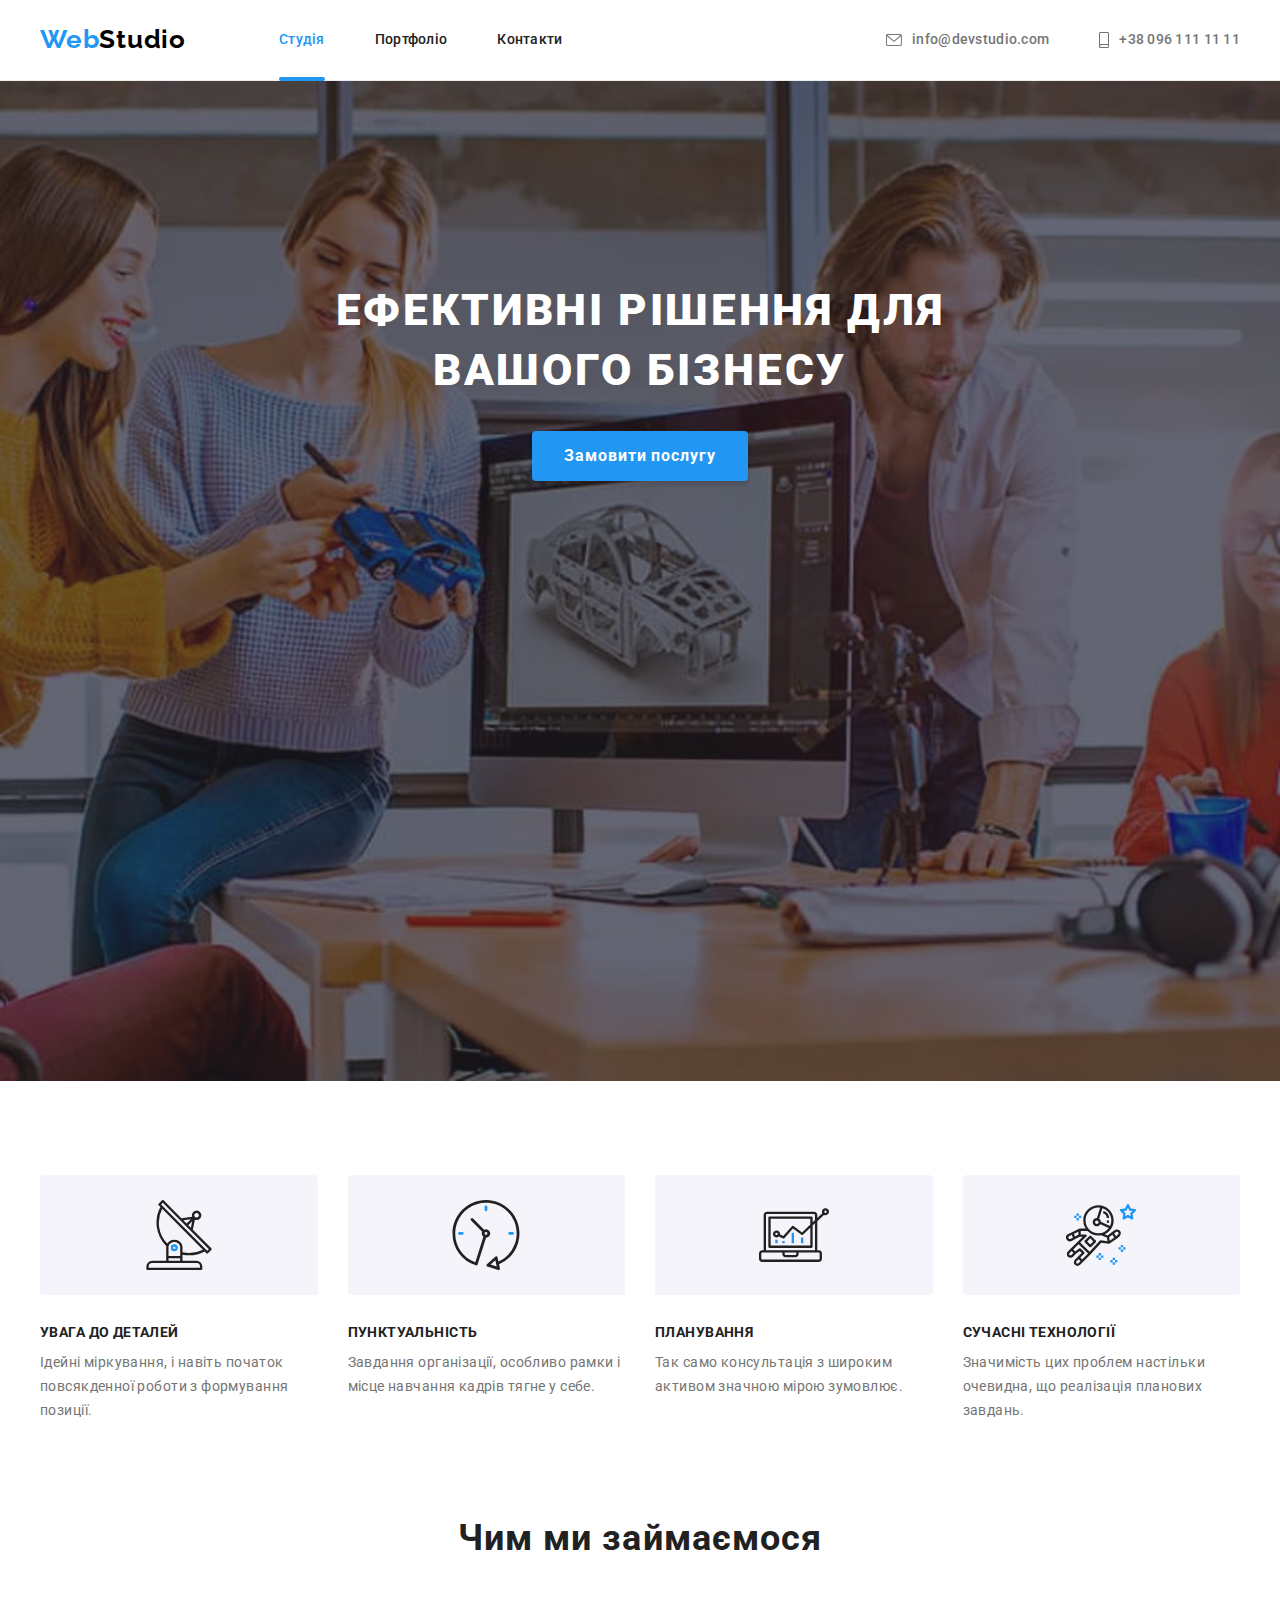
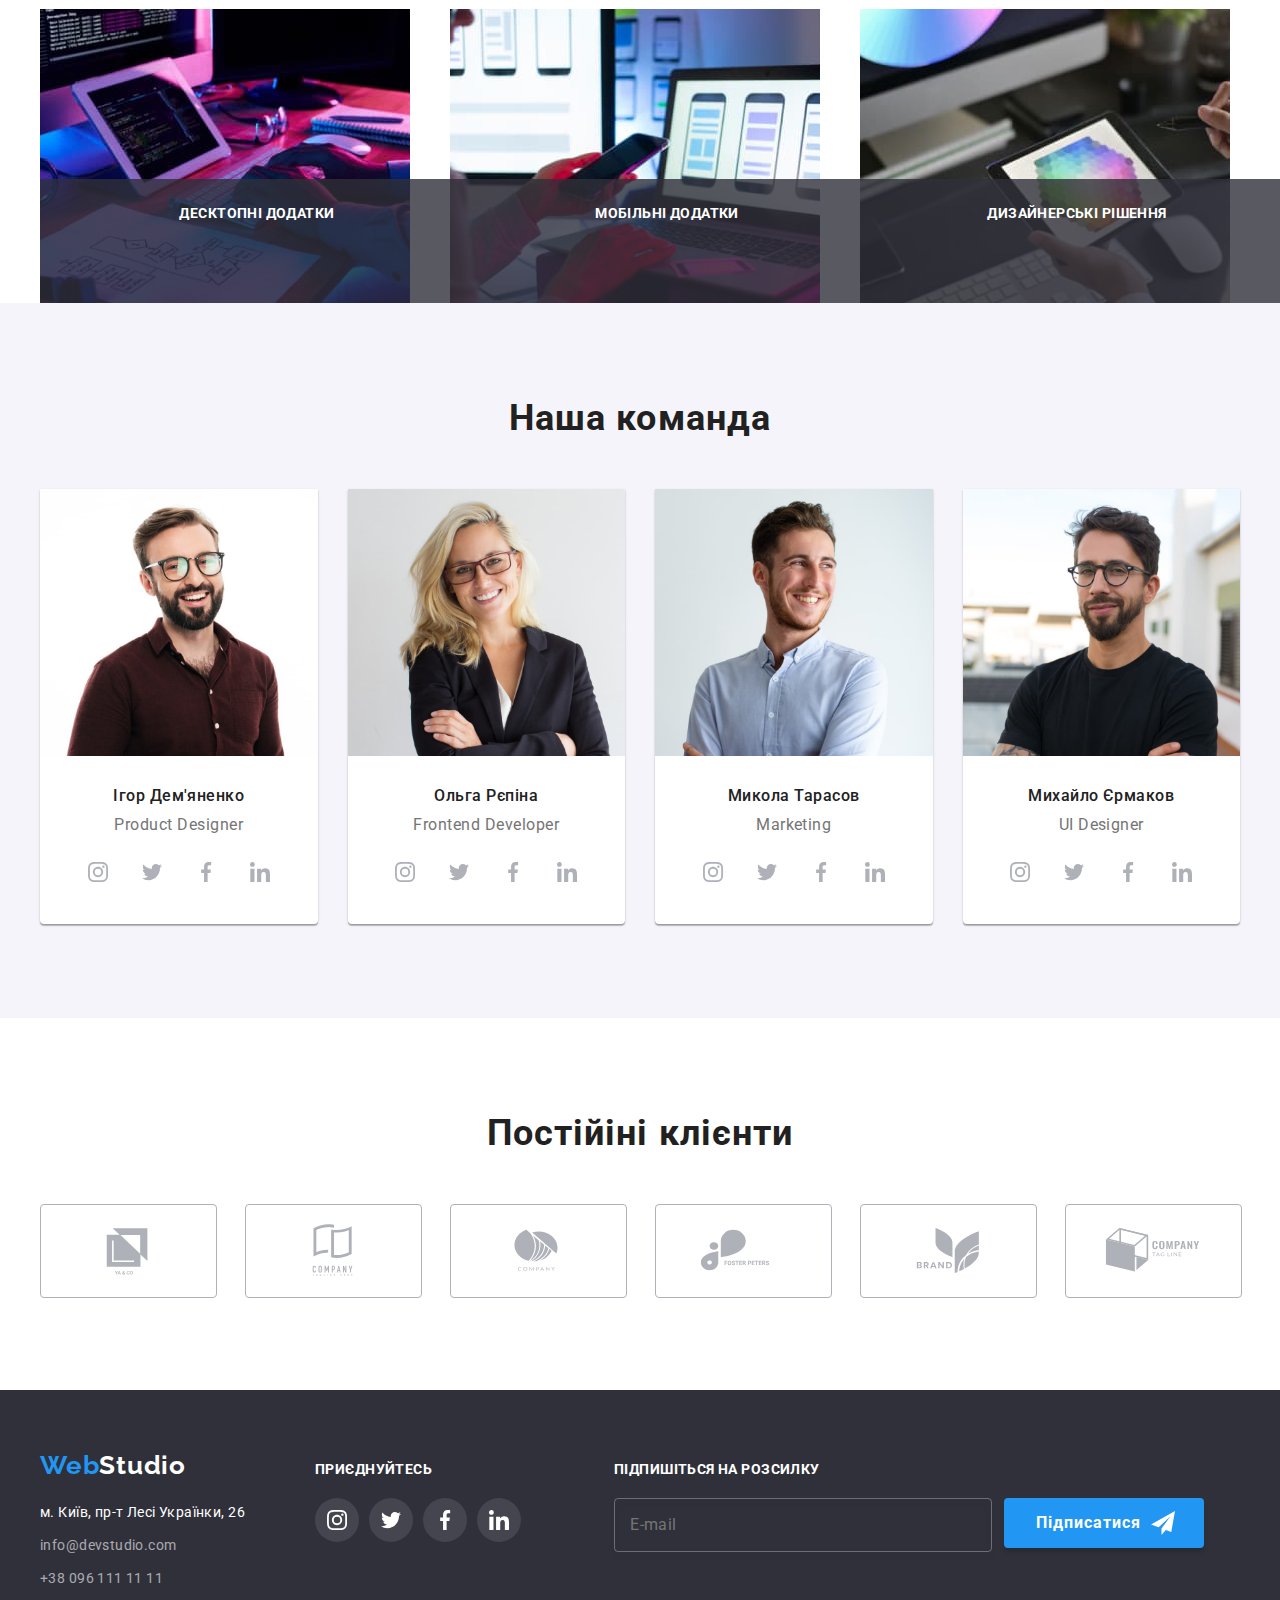
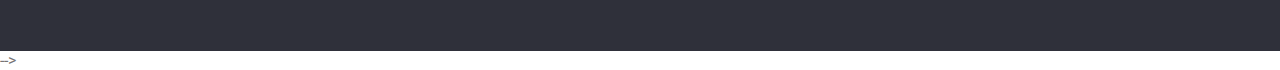
==== commit 85e74865: "image x2 left" ====
--- a/index.html
+++ b/index.html
@@ -82,7 +82,7 @@
               <a class="mobile-nav__link link" href="#">Контакти</a>
             </li>
           </ul>
-          </nav>
+          
           <div class="mobile-menu-bottom">
             <ul class="mobile-contacts">
               <li>
@@ -229,7 +229,7 @@
           />
     <source srcset="img/team/person1-mobile.jpg 1x, 
               img/team/person1-mobile-2x.jpg 2x"
-              media="(min-width: 320px)"
+              media="(max-width: 767px)"
           />
           <img 
           src="img/team/person1-mobile.jpg" 
@@ -279,7 +279,7 @@
       <source srcset="img/team/person2-tab.jpg 1x, 
                     img/team/person2-tab-2x.jpg 2x" media="(min-width: 768px)" />
     <source srcset="img/team/person2-mobile.jpg 1x, 
-                    img/team/person2-mobile-2x.jpg 2x" media="(min-width: 320px)" />
+                    img/team/person2-mobile-2x.jpg 2x" media="(max-width: 767px)" />
         <img src="img/team/person2-mobile.jpg" alt="наші працівники" width="450" height="260" />
       </picture>
                <div class="person__list__card">
@@ -324,7 +324,7 @@
       <source srcset="img/team/person3-tab.jpg 1x, 
                   img/team/person3-tab-2x.jpg 2x" media="(min-width: 768px)" />
     <source srcset="img/team/person3-mobile.jpg 1x, 
-                  img/team/person3-mobile-2x.jpg 2x" media="(min-width: 320px)" />
+                  img/team/person3-mobile-2x.jpg 2x" media="(max-width: 767px)" />
       <img src="img/team/person3-mobile.jpg" alt="наші працівники" width="450" height="260" />
     </picture>
               <div class="person__list__card">
@@ -369,7 +369,7 @@
       <source srcset="img/team/person4-tab.jpg 1x, 
                 img/team/person4-tab-2x.jpg 2x" media="(min-width: 768px)" />
     <source srcset="img/team/person4-mobile.jpg 1x, 
-                img/team/person4-mobile-2x.jpg 2x" media="(min-width: 320px)" />
+                img/team/person4-mobile-2x.jpg 2x" media="(max-width: 767px)" />
                 <img src="img/team/person4-mobile.jpg" alt="наші працівники" width="450" height="260" />
               </picture>
               <div class="person__list__card">
--- a/css/main.min.css
+++ b/css/main.min.css
@@ -1 +1 @@
-:root{--primary-text-color: #757575;--accent-color: #2196f3;--primary-bkg-color: #ffffff;--primary-bkg-bt-color: #f5f4fa;--primary-title-color: #212121;--bkg-footer-color: #2f303a;--primary-logo-color: #afb1b8;--transition-duration: 250ms;--transition-cub: cubic-bezier(0.4, 0, 0.2, 1);--bt-bkg--hover-color: #188ce8;--main-font-style: "roboto";--gradient: linear-gradient( rgba(47, 48, 58, 0.4), rgba(47, 48, 58, 0.4))}.footer-mail,.footer-tel,.site-nav__link,.contacts__mail,.contacts__tel{transition:color var(--transition-duration) var(--transition-cub)}.modal{position:absolute;left:50%;top:50%}.visually-hidden{position:absolute;width:1px;height:1px;margin:-1px;border:0;padding:0;white-space:nowrap;-webkit-clip-path:inset(100%);clip-path:inset(100%);clip:rect(0 0 0 0);overflow:hidden}p,h1,h2,h3,h4,h5,h6{margin:0}ul{margin:0;padding-left:0;list-style:none}address{font-style:normal}.link{text-decoration:none}body{font-family:var(--main-font-style),sans-serif;color:var(--primary-text-color);margin:0}button{cursor:pointer;border:1px solid rgba(0,0,0,0)}img{display:block;max-width:100%;height:auto}.is-hidden{opacity:0;pointer-events:none;visibility:hidden}.section{padding-top:60px;padding-bottom:60px}@media screen and (min-width: 1200px){.section{padding-top:94px;padding-bottom:94px}}.container{width:100%;padding-left:15px;padding-right:15px;margin:0 auto}@media screen and (min-width: 480px){.container{width:480px}}@media screen and (min-width: 768px){.container{width:768px}}@media screen and (min-width: 1200px){.container{width:1200px}}.logo{font-family:"Raleway",sans-serif;font-style:normal;font-weight:700;font-size:24px;line-height:1.16;letter-spacing:.03em;color:var(--accent-color);display:block}@media screen and (min-width: 1200px){.logo{font-size:26px;line-height:1.19}}.logo--margin-footer{margin-bottom:20px}@media screen and (min-width: 1200px){.logo--margin-footer{margin-right:auto}}.accent--color-dark{color:#000}.accent--color-light{color:#fff}.mobile-menu{width:100vw;height:100vh;top:0;position:fixed;z-index:1;background-color:var(--primary-bkg-color);padding-top:48px;padding-bottom:48px}.mobile-menu>.container{height:100%;display:flex;flex-direction:column;justify-content:space-between;overflow:auto}.menu-close{position:absolute;top:10px;right:10px;background-color:var(--primary-bkg-color)}.mobile-nav{margin-bottom:30px}.mobile-nav__item:not(:last-child){margin-bottom:12px}.mobile-nav__link{font-weight:500;font-size:40px;line-height:1.17;letter-spacing:.02em;color:var(--primary-title-color)}.mobile-nav__link:hover,.mobile-nav__link:focus{color:var(--accent-color)}.mobile-menu-bottom{display:inline-block;width:100%}.mobile-contacts{margin-bottom:20px}.mobile-contacts__tel{display:inline-block;font-weight:500;font-size:34px;line-height:1.18;letter-spacing:.02em;color:var(--accent-color);margin-bottom:32px}@media screen and (max-width: 340px){.mobile-contacts__tel{font-size:28px}}.mobile-contacts__mail{font-weight:500;font-size:24px;line-height:1.17px;letter-spacing:.02em;color:inherit}.mobile-social{display:flex;gap:10px;flex-wrap:wrap}@media screen and (max-width: 400px){.mobile-social{justify-content:center}}.mobile-social-item:not(:first-child){border-left:1px solid rgba(33,33,33,.2);padding-left:10px}.mobile-social__link{display:block;color:var(--accent-color);font-weight:500;font-size:18px;line-height:1.22;letter-spacing:.02em}.section-title{font-weight:700;font-size:28px;line-height:1.17;text-align:center;letter-spacing:.03em;color:var(--primary-title-color);margin-bottom:30px}@media screen and (min-width: 1200px){.section-title{font-size:36px;margin-bottom:50px}}.btn{min-width:216px;height:50px;font-family:inherit;font-weight:700;font-size:16px;line-height:1.87;display:block;align-items:center;text-align:center;letter-spacing:.06em;color:var(--primary-bkg-color);background:var(--accent-color);box-shadow:0px 4px 4px rgba(0,0,0,.15);border-radius:4px;cursor:pointer;margin:0 auto;margin-top:30px;transition:background-color var(--transition-duration) var(--transition-cub)}.btn:hover,.btn:focus{background-color:var(--bt-bkg--hover-color)}.backdrop{position:fixed;top:0;left:0;width:100%;height:100%;background-color:rgba(0,0,0,.2);opacity:1;transition:opacity 500ms cubic-bezier(0.4, 0, 0.2, 1),visibility 500ms cubic-bezier(0.4, 0, 0.2, 1)}.backdrop.is-hidden .modal{transform:translate(-50%, -50%) scale(0.4)}.modal{transform:translate(-50%, -50%) scale(1);width:90%;max-height:639px;background-color:var(--primary-bkg-color);padding:40px;box-shadow:0px 1px 3px rgba(0,0,0,.12),0px 1px 1px rgba(0,0,0,.14),0px 2px 1px rgba(0,0,0,.2);border-radius:4px;transition:transform 700ms cubic-bezier(0.075, 0.82, 0.165, 1)}@media screen and (min-width: 500px){.modal{width:450px}}@media screen and (min-width: 1200px){.modal{min-width:528px;min-height:581px}}.modal-bt{background-color:inherit;display:flex;width:30px;height:30px;border-radius:50%;align-items:center;justify-content:center;border:1px solid rgba(0,0,0,.1);position:absolute;right:8px;top:8px}.modal-close{fill:currentColor}.modal-bt:focus .modal-close,.modal-bt:hover .modal-close{color:var(--accent-color)}.form-title{margin-top:0px;margin-bottom:12px;text-align:center;font-weight:700;font-size:20px;line-height:1.5;text-align:center;letter-spacing:.03em;color:var(--primary-title-color);display:block}@media screen and (min-width: 1200px){.form-title{line-height:1.15}}.form-field{display:flex;flex-direction:column;margin-bottom:10px;position:relative}.form-field:nth-child(4){margin-bottom:0px}.form-label{margin-bottom:4px;font-weight:400;font-size:12px;line-height:1.17;letter-spacing:.01em}.form-input,.form-coment{border:1px solid rgba(33,33,33,.2);border-radius:4px;width:100%;height:40px;color:#000;padding-left:42px;outline:rgba(0,0,0,0);transition:border-color var(--transition-duration) var(--transition-cub)}.form-input:focus,.form-coment:focus{border-color:var(--accent-color)}.form-coment{padding:12px 16px;height:120px;resize:none}.form-coment::-moz-placeholder{font-weight:400;font-size:12px;line-height:1.17;letter-spacing:.01em;color:rgba(117,117,117,.5)}.form-coment:-ms-input-placeholder{font-weight:400;font-size:12px;line-height:1.17;letter-spacing:.01em;color:rgba(117,117,117,.5)}.form-coment::placeholder{font-weight:400;font-size:12px;line-height:1.17;letter-spacing:.01em;color:rgba(117,117,117,.5)}.modal-input-icon{position:absolute;left:12px;top:50%}.form-input:focus+.modal-input-icon{fill:var(--accent-color)}.form-checkbox{margin-top:20px;margin-bottom:30px;font-weight:400;font-size:12px;line-height:1.17;letter-spacing:.03em;justify-content:center}@media screen and (min-width: 1200px){.form-checkbox{font-size:14px;line-height:1.71}}.label-checkbox{position:relative;padding-left:27px}@media screen and (min-width: 485px){.label-checkbox{display:flex;gap:7px;padding:0;align-items:baseline}}.icon-confirm{position:absolute;left:1px;bottom:14px;display:inline-flex;width:16px;height:15px;border:2px solid #212121;border-radius:4px;align-items:center;justify-content:center;fill:rgba(0,0,0,0)}.checkbox:checked+.icon-confirm{background-color:var(--accent-color);border:var(--accent-color);background-origin:border-box;fill:#fff}.checkbox:focus+.icon-confirm{border-color:var(--accent-color)}@media screen and (max-width: 308px){.icon-confirm{bottom:28px}}@media screen and (min-width: 485px){.icon-confirm{position:unset}}.contract-modal{width:-webkit-max-content;width:-moz-max-content;width:max-content;text-decoration:none;border-bottom:100% solid #2196f3;color:#2196f3;position:relative}.contract-modal::after{display:inline-block;content:"";width:100%;height:1px;background-color:currentColor;position:absolute;bottom:1px;right:0}@media screen and (min-width: 1200px){.contract-modal::after{bottom:5px}}.hero-bt-modal,.subs-bt{margin-top:0;min-width:200px}.header{background-color:var(--primary-bkg-color);border-bottom:1px solid #ececec}.header__container{display:flex;justify-content:space-between}.navigation{display:flex}.navigation__logo{display:inline-block;padding-top:24px;padding-bottom:25px}.site-nav__link,.contacts__mail,.contacts__tel{padding-top:32px;padding-bottom:32px;display:block}.site-nav,.contacts{display:none;gap:50px}@media screen and (min-width: 768px){.site-nav,.contacts{display:flex}}.site-nav{margin:0 auto}@media screen and (min-width: 768px){.header__contacts{flex-direction:column;gap:10px;justify-content:center}}@media screen and (min-width: 1200px){.header__contacts{flex-direction:row;align-items:center}}.site-nav__link{font-weight:500;font-size:14px;line-height:1.14;letter-spacing:.02em;color:var(--primary-title-color)}.site-nav__link:hover,.site-nav__link:focus{color:var(--accent-color)}.current{color:var(--accent-color);position:relative}.current::after{display:none;content:"";width:100%;height:4px;border-radius:2px;background-color:currentColor;position:absolute;bottom:-1px;right:0}@media screen and (min-width: 768px){.current::after{display:inline-block}}.contacts__mail,.contacts__tel{display:flex;display:none;font-weight:500;font-size:12px;line-height:1.17;letter-spacing:.02em;color:var(--primary-text-color);align-items:center}.contacts__mail:hover,.contacts__mail:focus,.contacts__tel:hover,.contacts__tel:focus{color:var(--accent-color)}@media screen and (min-width: 768px){.contacts__mail,.contacts__tel{display:flex;padding:0px}}@media screen and (min-width: 1200px){.contacts__mail,.contacts__tel{font-size:14px;line-height:1.14}}.contacts__envelop,.contacts__smartphone{margin-right:10px;fill:currentColor;display:none}@media screen and (min-width: 768px){.contacts__envelop,.contacts__smartphone{display:block}}.menu-unfold{background-color:rgba(0,0,0,0)}@media screen and (min-width: 768px){.menu-unfold{display:none}}.section.hero{background-color:#c4c4c4;padding-top:118px;padding-bottom:118px;background-image:var(--gradient),url("../img/hero-mobile.jpg");background-repeat:no-repeat;background-size:cover;background-position:center;margin-left:auto;margin-right:auto;max-width:100%;height:400px}@media(min-device-pixel-ratio: 2),(-webkit-min-device-pixel-ratio: 2),(min-resolution: 192dpi),(min-resolution: 2dppx){.section.hero{background-image:var(--gradient),url("../img/hero-mobile-2x.jpg")}}@media screen and (min-width: 768px){.section.hero{background-image:var(--gradient),url("../img/hero-tab.jpg")}}@media screen and (min-width: 768px)and (min-device-pixel-ratio: 2),screen and (min-width: 768px)and (-webkit-min-device-pixel-ratio: 2),screen and (min-width: 768px)and (min-resolution: 192dpi),screen and (min-width: 768px)and (min-resolution: 2dppx){.section.hero{background-image:var(--gradient),url("../img/hero-tab-2x.jpg")}}@media screen and (min-width: 1200px){.section.hero{height:600px;padding-top:200px;padding-bottom:200px;background-image:var(--gradient),url("../img/hero-desktop.jpg")}}@media screen and (min-width: 1200px)and (min-device-pixel-ratio: 2),screen and (min-width: 1200px)and (-webkit-min-device-pixel-ratio: 2),screen and (min-width: 1200px)and (min-resolution: 192dpi),screen and (min-width: 1200px)and (min-resolution: 2dppx){.section.hero{background-image:var(--gradient),url("../img/hero-desktop-2x.jpg")}}.hero__title{font-weight:900;font-size:26px;line-height:1.62;text-align:center;letter-spacing:.06em;text-transform:uppercase;color:var(--primary-bkg-color);max-width:360px;margin:0 auto}@media screen and (min-width: 1200px){.hero__title{font-size:44px;line-height:1.36;max-width:696px}}.card__list{display:flex;flex-wrap:wrap;gap:30px}.card__list__item{width:100%}@media screen and (min-width: 768px){.card__list__item{width:calc((100% - 30px)/2)}}@media screen and (min-width: 1200px){.card__list__item{width:calc((100% - 90px)/4)}}.card__list__graphics{display:flex;background-color:var(--primary-bkg-bt-color);height:120px;margin-bottom:30px;justify-content:center;border-radius:4px;align-items:center}.card__list__icon{width:70px;height:70px}.card__list__title{font-weight:700;font-size:14px;line-height:1.14;letter-spacing:.03em;text-transform:uppercase;text-align:center;color:var(--primary-title-color)}@media screen and (min-width: 768px){.card__list__title{text-align:unset}}.card__list__text{font-weight:400;font-size:14px;line-height:1.71;letter-spacing:.03em;margin-top:10px}.work__section{padding-top:0px;padding-bottom:94px;display:none}@media screen and (min-width: 1200px){.work__section{display:unset}}.product{display:flex;gap:30px}.product__item{width:calc((100% - 60px)/3);position:relative;display:flex}.product__title{position:absolute;width:100%;height:70px;background-color:rgba(47,48,58,.8);bottom:0;text-align:center;font-size:14px;line-height:1.14;letter-spacing:.03em;text-transform:uppercase;color:#fff;padding:27px}.crew{background:var(--primary-bkg-bt-color)}.person__list{display:flex;flex-wrap:wrap;gap:30px}.person__list__item{background:var(--primary-bkg-color);width:100%;padding-top:0px;box-shadow:0px 1px 3px rgba(0,0,0,.12),0px 1px 1px rgba(0,0,0,.14),0px 2px 1px rgba(0,0,0,.2);border-radius:0px 0px 4px 4px}@media screen and (min-width: 768px){.person__list__item{width:calc((100% - 30px)/2)}}@media screen and (min-width: 1200px){.person__list__item{width:calc((100% - 90px)/4)}}.person__list__card{padding-top:30px;padding-bottom:24px}@media screen and (min-width: 1200px){.person__list__card{padding-bottom:30px}}.social__list{display:flex;justify-content:center;gap:10px;align-items:center}.social__link{display:flex;width:44px;height:44px;border-radius:50%;align-items:center;justify-content:center;color:var(--primary-logo-color);transition:color var(--transition-duration) var(--transition-cub),background-color var(--transition-duration) var(--transition-cub)}.social__link:hover,.social__link:focus{background-color:var(--accent-color);color:var(--primary-bkg-color)}.social__icon{fill:currentColor}.person__list__member{font-weight:500;font-size:16px;line-height:1.19;text-align:center;letter-spacing:.03em;color:var(--primary-title-color);margin-bottom:10px}.person__list__position{font-weight:400;font-size:16px;line-height:1.19;text-align:center;letter-spacing:.03em;margin-bottom:16px}.clients__list{display:flex;flex-wrap:wrap;gap:30px}.clients__item{width:calc((100% - 30px)/2);height:92px}@media screen and (min-width: 768px){.clients__item{width:calc((100% - 60px)/3)}}@media screen and (min-width: 1200px){.clients__item{width:calc((100% - 150px)/6)}}.clients__link{width:100%;height:100%;border:solid 1px #afb1b8;border-radius:4px;display:flex;align-items:center;justify-content:center;color:var(--primary-logo-color);transition:color var(--transition-duration) var(--transition-cub),border-color var(--transition-duration) var(--transition-cub)}.clients__link:hover,.clients__link:focus{border-color:var(--accent-color);color:var(--accent-color)}.clients__logo{fill:currentColor}.footer{background:var(--bkg-footer-color);padding-top:60px;padding-bottom:60px}@media screen and (min-width: 768px){.container.footer-container{padding-left:76px;padding-right:89px}}@media screen and (min-width: 1200px){.container.footer-container{display:flex;align-items:baseline;padding-left:15px;padding-right:15px;justify-content:space-between}}@media screen and (min-width: 768px){.footer-wrap{display:flex;align-items:baseline;justify-content:space-between}}.main-part{align-items:center;display:flex;flex-direction:column}@media screen and (min-width: 1200px){.main-part{margin-right:70px}}.address{margin-bottom:60px}@media screen and (min-width: 1200px){.address{margin:0}}.adress-list{align-items:center;display:flex;flex-direction:column}@media screen and (min-width: 1200px){.adress-list{align-items:unset}}.footer-item:not(:last-child){margin-bottom:8px}@media screen and (min-width: 1200px){.footer-item:not(:last-child){margin-bottom:9px}}.footer-location,.footer-mail,.footer-tel{font-style:normal;font-weight:400;font-size:14px;line-height:1.71;letter-spacing:.03em;color:rgba(255,255,255,.6)}.footer-mail:hover,.footer-mail:focus,.footer-tel:hover,.footer-tel:focus{color:var(--accent-color)}.place{color:var(--primary-bkg-color)}.social__text,.subs-text{font-weight:700;font-size:14px;line-height:1.14;letter-spacing:.03em;text-transform:uppercase;color:#fff;text-align:center}.social__text{margin-bottom:20px}.social__link.socials{background-color:rgba(255,255,255,.1);color:var(--primary-bkg-color)}.social__link.socials:hover,.social__link.socials:focus{background-color:var(--accent-color)}.footer__social{display:flex;flex-direction:column}.subscription{margin-top:60px}@media screen and (min-width: 768px){.subscription{width:450px;margin:0 auto}}@media screen and (min-width: 1200px){.subscription{margin:0}}@media screen and (min-width: 1200px){.footer-form{width:100%;display:flex}}.subs-text{margin-bottom:20px}.footer-label{position:relative}@media screen and (min-width: 1200px){.footer-label{margin-right:12px}}.footer-mail-label{position:absolute;font-weight:400;font-size:16px;line-height:1.25;letter-spacing:.03em;top:50%;left:16px;transform:translateY(-50%);transition:transform var(--transition-duration) var(--transition-cub)}.footer-input:not(:-moz-placeholder-shown)~.footer-mail-label{transform:translateY(-43px)}.footer-input:not(:-ms-input-placeholder)~.footer-mail-label{transform:translateY(-43px)}.footer-input:focus~.footer-mail-label,.footer-input:not(:placeholder-shown)~.footer-mail-label{transform:translateY(-43px)}.footer-input{width:100%;height:50px;border:1px solid rgba(255,255,255,.3);filter:drop-shadow(0px 4px 4px rgba(0, 0, 0, 0.15));border-radius:4px;background-color:rgba(0,0,0,0);color:#fff;outline:rgba(0,0,0,0);padding-left:16px;margin-bottom:20px}@media screen and (min-width: 1200px){.footer-input{width:358px;margin:0}}.subs-bt{display:flex;gap:10px;padding-left:31px}.send-icon{fill:currentColor}main{background-color:var(--primary-bkg-color)}.filter-bt{font-family:inherit;font-weight:500;font-size:16px;line-height:1.62;text-align:center;letter-spacing:.03em;color:var(--primary-title-color);background-color:var(--primary-bkg-bt-color);border:none;border-radius:4px;cursor:pointer;padding:6px 22px;transition-property:color,background-color,box-shadow;transition-duration:var(--transition-duration);transition-timing-function:var(--transition-cub)}.filter-bt:hover,.filter-bt:focus{color:var(--primary-bkg-color);background-color:var(--accent-color);box-shadow:0px 3px 1px rgba(0,0,0,.1),0px 1px 2px rgba(0,0,0,.08),0px 2px 2px rgba(0,0,0,.12)}.filter-list{display:flex;gap:8px;justify-content:center}.project-list{display:flex;flex-wrap:wrap;gap:30px;margin-top:40px}.project-card{padding:20px 24px;border-left:1px solid #eee;border-right:1px solid #eee;border-bottom:1px solid #eee}.project-link{display:block;text-decoration:none;transition:box-shadow var(--transition-duration) var(--transition-cub)}.project-link:hover{box-shadow:0px 1px 1px rgba(0,0,0,.12),0px 4px 4px rgba(0,0,0,.06),1px 4px 6px rgba(0,0,0,.16)}@media screen and (min-width: 768px){.project-link{width:calc((100% - 30px)/2)}}@media screen and (min-width: 1200px){.project-link{width:calc((100% - 60px)/3)}}.project-title{font-style:normal;font-size:18px;line-height:2;letter-spacing:.06em;color:var(--primary-title-color);margin-bottom:4px}.project-text{font-style:normal;font-size:16px;line-height:1.9;letter-spacing:.03em;color:var(--primary-text-color)}.hidden-card{position:relative;width:100%;height:100%;overflow:hidden}.hidden-text{position:absolute;font-size:18px;line-height:1.56;letter-spacing:.03em;color:#fff;padding:63px 24px;left:0;top:0;transform:translateY(100%);background-color:rgba(33,150,243,.9);transition-property:transform;transition-duration:var(--transition-duration);transition-timing-function:var(--transition-cub);opacity:0;overflow:auto}.project-link:hover .hidden-text{opacity:1;transform:translateY(0)}/*# sourceMappingURL=main.min.css.map */+:root{--primary-text-color: #757575;--accent-color: #2196f3;--primary-bkg-color: #ffffff;--primary-bkg-bt-color: #f5f4fa;--primary-title-color: #212121;--bkg-footer-color: #2f303a;--primary-logo-color: #afb1b8;--transition-duration: 250ms;--transition-cub: cubic-bezier(0.4, 0, 0.2, 1);--bt-bkg--hover-color: #188ce8;--main-font-style: "roboto";--gradient: linear-gradient( rgba(47, 48, 58, 0.4), rgba(47, 48, 58, 0.4))}.footer-mail,.footer-tel,.site-nav__link,.contacts__mail,.contacts__tel{transition:color var(--transition-duration) var(--transition-cub)}.modal{position:absolute;left:50%;top:50%}.visually-hidden{position:absolute;width:1px;height:1px;margin:-1px;border:0;padding:0;white-space:nowrap;-webkit-clip-path:inset(100%);clip-path:inset(100%);clip:rect(0 0 0 0);overflow:hidden}p,h1,h2,h3,h4,h5,h6{margin:0}ul{margin:0;padding-left:0;list-style:none}address{font-style:normal}.link{text-decoration:none}body{font-family:var(--main-font-style),sans-serif;color:var(--primary-text-color);margin:0}button{cursor:pointer;border:1px solid rgba(0,0,0,0)}img{display:block;max-width:100%;height:auto}.is-hidden{opacity:0;pointer-events:none;visibility:hidden}.section{padding-top:60px;padding-bottom:60px}@media screen and (min-width: 1200px){.section{padding-top:94px;padding-bottom:94px}}.container{width:100%;padding-left:15px;padding-right:15px;margin:0 auto}@media screen and (min-width: 480px){.container{width:480px}}@media screen and (min-width: 768px){.container{width:768px}}@media screen and (min-width: 1200px){.container{width:1200px}}.logo{font-family:"Raleway",sans-serif;font-style:normal;font-weight:700;font-size:24px;line-height:1.16;letter-spacing:.03em;color:var(--accent-color);display:block}@media screen and (min-width: 1200px){.logo{font-size:26px;line-height:1.19}}@media screen and (min-width: 768px){.logo--margin-header{margin-right:87px}}@media screen and (min-width: 1200px){.logo--margin-header{margin-right:93px}}.logo--margin-footer{margin-bottom:20px}@media screen and (min-width: 1200px){.logo--margin-footer{margin-right:auto}}.accent--color-dark{color:#000}.accent--color-light{color:#fff}.mobile-menu{width:100vw;height:100vh;top:0;position:fixed;z-index:1;background-color:var(--primary-bkg-color);padding-top:48px;padding-bottom:48px}.mobile-menu>.container{height:100%;display:flex;flex-direction:column;justify-content:space-between;overflow:auto;padding-left:40px}@media screen and (min-width: 768px){.mobile-menu{display:none}}.menu-close{position:absolute;top:10px;right:10px;background-color:var(--primary-bkg-color)}.mobile-nav{margin-bottom:30px}.mobile-nav__item:not(:last-child){margin-bottom:32px}.mobile-nav__link{font-weight:500;font-size:40px;line-height:1.17;letter-spacing:.02em;color:var(--primary-title-color)}.mobile-nav__link:hover,.mobile-nav__link:focus{color:var(--accent-color)}.mobile-menu-bottom{display:inline-block;width:100%}.mobile-contacts{margin-bottom:64px}.mobile-contacts__tel{display:inline-block;font-weight:500;font-size:34px;line-height:1.18;letter-spacing:.02em;color:var(--accent-color);margin-bottom:32px}@media screen and (max-width: 352px){.mobile-contacts__tel{font-size:28px}}@media screen and (max-width: 300px){.mobile-contacts__tel{font-size:26px}}.mobile-contacts__mail{font-weight:500;font-size:24px;line-height:1.17px;letter-spacing:.02em;color:inherit}.mobile-social{display:flex;gap:10px;flex-wrap:wrap}@media screen and (max-width: 415px){.mobile-social{gap:4px}}.mobile-social-item:not(:first-child){border-left:1px solid rgba(33,33,33,.2);padding-left:10px}@media screen and (max-width: 415px){.mobile-social-item:not(:first-child){padding-left:4px}}.mobile-social__link{display:block;color:var(--accent-color);font-weight:500;font-size:18px;line-height:1.22;letter-spacing:.02em}@media screen and (max-width: 415px){.mobile-social__link{font-weight:300;font-size:16px}}@media screen and (max-width: 343px){.mobile-social__link{font-size:14px}}@media screen and (max-width: 311px){.mobile-social__link{font-size:12px}}.section-title{font-weight:700;font-size:28px;line-height:1.17;text-align:center;letter-spacing:.03em;color:var(--primary-title-color);margin-bottom:30px}@media screen and (min-width: 1200px){.section-title{font-size:36px;margin-bottom:50px}}.btn{min-width:216px;height:50px;font-family:inherit;font-weight:700;font-size:16px;line-height:1.87;display:block;align-items:center;text-align:center;letter-spacing:.06em;color:var(--primary-bkg-color);background:var(--accent-color);box-shadow:0px 4px 4px rgba(0,0,0,.15);border-radius:4px;cursor:pointer;margin:0 auto;margin-top:30px;transition:background-color var(--transition-duration) var(--transition-cub)}.btn:hover,.btn:focus{background-color:var(--bt-bkg--hover-color)}.backdrop{position:fixed;top:0;left:0;width:100%;height:100%;background-color:rgba(0,0,0,.2);opacity:1;transition:opacity 500ms cubic-bezier(0.4, 0, 0.2, 1),visibility 500ms cubic-bezier(0.4, 0, 0.2, 1)}.backdrop.is-hidden .modal{transform:translate(-50%, -50%) scale(0.4)}.modal{transform:translate(-50%, -50%) scale(1);width:95%;max-height:609px;background-color:var(--primary-bkg-color);padding:40px;box-shadow:0px 1px 3px rgba(0,0,0,.12),0px 1px 1px rgba(0,0,0,.14),0px 2px 1px rgba(0,0,0,.2);border-radius:4px;transition:transform 700ms cubic-bezier(0.075, 0.82, 0.165, 1)}@media screen and (max-width: 334px){.modal{padding-top:20px}}@media screen and (min-width: 480px){.modal{width:450px}}@media screen and (min-width: 1200px){.modal{min-width:528px;min-height:581px}}.modal-bt{background-color:inherit;display:flex;width:30px;height:30px;border-radius:50%;align-items:center;justify-content:center;border:1px solid rgba(0,0,0,.1);position:absolute;right:8px;top:8px}.modal-close{fill:currentColor}.modal-bt:focus .modal-close,.modal-bt:hover .modal-close{color:var(--accent-color)}.form-title{margin-top:0px;margin-bottom:12px;text-align:center;font-weight:700;font-size:20px;line-height:1.5;text-align:center;letter-spacing:.03em;color:var(--primary-title-color);display:block}@media screen and (min-width: 1200px){.form-title{line-height:1.15}}.form-field{display:flex;flex-direction:column;margin-bottom:10px;position:relative}.form-field:nth-child(4){margin-bottom:0px}.form-label{margin-bottom:4px;font-weight:400;font-size:12px;line-height:1.17;letter-spacing:.01em}.form-input,.form-coment{border:1px solid rgba(33,33,33,.2);border-radius:4px;width:100%;height:40px;color:#000;padding-left:42px;outline:rgba(0,0,0,0);transition:border-color var(--transition-duration) var(--transition-cub)}.form-input:focus,.form-coment:focus{border-color:var(--accent-color)}.form-coment{padding:12px 16px;height:120px;resize:none}.form-coment::-moz-placeholder{font-weight:400;font-size:12px;line-height:1.17;letter-spacing:.01em;color:rgba(117,117,117,.5)}.form-coment:-ms-input-placeholder{font-weight:400;font-size:12px;line-height:1.17;letter-spacing:.01em;color:rgba(117,117,117,.5)}.form-coment::placeholder{font-weight:400;font-size:12px;line-height:1.17;letter-spacing:.01em;color:rgba(117,117,117,.5)}.modal-input-icon{position:absolute;left:12px;top:50%}.form-input:focus+.modal-input-icon{fill:var(--accent-color)}.form-checkbox{margin-top:20px;margin-bottom:30px;font-weight:400;font-size:12px;line-height:1.17;letter-spacing:.03em;justify-content:center}@media screen and (max-width: 334px){.form-checkbox{margin-bottom:10px}}@media screen and (min-width: 1200px){.form-checkbox{font-size:14px;line-height:1.71}}.label-checkbox{padding-left:15px;text-align:left}@media screen and (min-width: 340px){.label-checkbox{padding-left:25px}}@media screen and (min-width: 440px){.label-checkbox{padding-left:35px}}@media screen and (min-width: 480px){.label-checkbox{display:flex;gap:8px;padding:0;justify-content:center}}@media screen and (min-width: 1200px){.label-checkbox{align-items:baseline}}.icon-confirm{display:inline-flex;width:16px;height:15px;border:2px solid #212121;border-radius:4px;align-items:center;justify-content:center;fill:rgba(0,0,0,0)}.checkbox:checked+.icon-confirm{background-color:var(--accent-color);border:var(--accent-color);background-origin:border-box;fill:#fff}.checkbox:focus+.icon-confirm{border-color:var(--accent-color)}@media screen and (max-width: 479px){.icon-confirm{margin-right:6px}}.contract-modal{width:-webkit-max-content;width:-moz-max-content;width:max-content;text-decoration:none;border-bottom:100% solid #2196f3;color:#2196f3;position:relative}@media screen and (max-width: 480px){.contract-modal{display:inline-block}}@media screen and (max-width: 456px){.contract-modal{text-align:center}}.contract-modal::after{display:inline-block;content:"";width:100%;height:1px;background-color:currentColor;position:absolute;bottom:1px;right:0}@media screen and (min-width: 1200px){.contract-modal::after{bottom:5px}}.hero-bt-modal,.subs-bt{margin-top:0;min-width:200px}.header{background-color:var(--primary-bkg-color);border-bottom:1px solid #ececec;position:fixed;width:100%;margin-top:-60px}@media screen and (min-width: 768px){.header{position:unset;margin-top:0}}.header__container{display:flex}@media screen and (max-width: 768px){.header__container{justify-content:space-between}}.navigation{display:flex}.navigation__logo{display:inline-block;padding-top:24px;padding-bottom:25px}.site-nav__link,.contacts__mail,.contacts__tel{padding-top:32px;padding-bottom:32px;display:block}.site-nav,.contacts{display:none;gap:50px}@media screen and (min-width: 768px){.site-nav,.contacts{display:flex}}.site-nav{margin:0 auto}@media screen and (min-width: 768px){.header__contacts{flex-direction:column;gap:10px;justify-content:center;margin-left:auto}}@media screen and (min-width: 1200px){.header__contacts{flex-direction:row;align-items:center;gap:50px}}.site-nav__link{font-weight:500;font-size:14px;line-height:1.14;letter-spacing:.02em;color:var(--primary-title-color)}.site-nav__link:hover,.site-nav__link:focus{color:var(--accent-color)}.current{color:var(--accent-color);position:relative}.current::after{display:none;content:"";width:100%;height:4px;border-radius:2px;background-color:currentColor;position:absolute;bottom:-1px;right:0}@media screen and (min-width: 768px){.current::after{display:inline-block}}.contacts__mail,.contacts__tel{display:flex;display:none;font-weight:500;font-size:12px;line-height:1.17;letter-spacing:.02em;color:var(--primary-text-color);align-items:center}.contacts__mail:hover,.contacts__mail:focus,.contacts__tel:hover,.contacts__tel:focus{color:var(--accent-color)}@media screen and (min-width: 768px){.contacts__mail,.contacts__tel{display:flex;padding:0px}}@media screen and (min-width: 1200px){.contacts__mail,.contacts__tel{font-size:14px;line-height:1.14}}.contacts__envelop,.contacts__smartphone{margin-right:10px;fill:currentColor;display:none}@media screen and (min-width: 768px){.contacts__envelop,.contacts__smartphone{display:block}}@media screen and (min-width: 1200px){.contacts__envelop{width:16px;height:12px}}@media screen and (min-width: 1200px){.contacts__smartphone{width:10px;height:16px}}.menu-unfold{background-color:rgba(0,0,0,0)}@media screen and (min-width: 768px){.menu-unfold{display:none}}.section.hero{background-color:#c4c4c4;padding-top:118px;padding-bottom:118px;background-image:var(--gradient),url("../img/hero-mobile.jpg");background-repeat:no-repeat;background-size:cover;background-position:center;margin-left:auto;margin-right:auto;margin-top:60px;max-width:100%;height:400px}@media(min-device-pixel-ratio: 2),(-webkit-min-device-pixel-ratio: 2),(min-resolution: 192dpi),(min-resolution: 2dppx){.section.hero{background-image:var(--gradient),url("../img/hero-mobile-2x.jpg")}}@media screen and (min-width: 768px){.section.hero{margin-top:0px;background-image:var(--gradient),url("../img/hero-tab.jpg")}}@media screen and (min-width: 768px)and (min-device-pixel-ratio: 2),screen and (min-width: 768px)and (-webkit-min-device-pixel-ratio: 2),screen and (min-width: 768px)and (min-resolution: 192dpi),screen and (min-width: 768px)and (min-resolution: 2dppx){.section.hero{background-image:var(--gradient),url("../img/hero-tab-2x.jpg")}}@media screen and (min-width: 1200px){.section.hero{max-width:1600px;height:600px;padding-top:200px;padding-bottom:200px;background-image:var(--gradient),url("../img/hero-desktop.jpg")}}@media screen and (min-width: 1200px)and (min-device-pixel-ratio: 2),screen and (min-width: 1200px)and (-webkit-min-device-pixel-ratio: 2),screen and (min-width: 1200px)and (min-resolution: 192dpi),screen and (min-width: 1200px)and (min-resolution: 2dppx){.section.hero{background-image:var(--gradient),url("../img/hero-desktop-2x.jpg")}}.hero__title{font-weight:900;font-size:26px;line-height:1.62;text-align:center;letter-spacing:.06em;text-transform:uppercase;color:var(--primary-bkg-color);max-width:360px;margin:0 auto}@media screen and (min-width: 1200px){.hero__title{font-size:44px;line-height:1.36;max-width:696px}}.card__list{display:flex;flex-wrap:wrap;gap:30px}.card__list__item{width:100%}@media screen and (min-width: 768px){.card__list__item{width:calc((100% - 30px)/2)}}@media screen and (min-width: 1200px){.card__list__item{width:calc((100% - 90px)/4)}}.card__list__graphics{display:flex;background-color:var(--primary-bkg-bt-color);height:120px;margin-bottom:30px;justify-content:center;border-radius:4px;align-items:center}.card__list__icon{width:70px;height:70px}.card__list__title{font-weight:700;font-size:14px;line-height:1.14;letter-spacing:.03em;text-transform:uppercase;text-align:center;color:var(--primary-title-color)}@media screen and (min-width: 768px){.card__list__title{text-align:unset}}.card__list__text{font-weight:400;font-size:14px;line-height:1.71;letter-spacing:.03em;margin-top:10px}.work__section{padding-top:0px;padding-bottom:94px;display:none}@media screen and (min-width: 1200px){.work__section{display:unset}}.product{display:flex;gap:30px}.product__item{width:calc((100% - 60px)/3);position:relative;display:flex}.product__title{position:absolute;width:100%;height:70px;background-color:rgba(47,48,58,.8);bottom:0;text-align:center;font-size:14px;line-height:1.14;letter-spacing:.03em;text-transform:uppercase;color:#fff;padding:27px}.crew{background:var(--primary-bkg-bt-color)}.person__list{display:flex;flex-wrap:wrap;gap:30px}.person__list__item{background:var(--primary-bkg-color);width:100%;padding-top:0px;box-shadow:0px 1px 3px rgba(0,0,0,.12),0px 1px 1px rgba(0,0,0,.14),0px 2px 1px rgba(0,0,0,.2);border-radius:0px 0px 4px 4px}@media screen and (min-width: 768px){.person__list__item{width:calc((100% - 30px)/2)}}@media screen and (min-width: 1200px){.person__list__item{width:calc((100% - 90px)/4)}}.person__list__card{padding-top:30px;padding-bottom:24px}@media screen and (min-width: 1200px){.person__list__card{padding-bottom:30px}}.social__list{display:flex;justify-content:center;gap:10px;align-items:center}.social__link{display:flex;width:44px;height:44px;border-radius:50%;align-items:center;justify-content:center;color:var(--primary-logo-color);transition:color var(--transition-duration) var(--transition-cub),background-color var(--transition-duration) var(--transition-cub)}.social__link:hover,.social__link:focus{background-color:var(--accent-color);color:var(--primary-bkg-color)}.social__icon{fill:currentColor}.person__list__member{font-weight:500;font-size:16px;line-height:1.19;text-align:center;letter-spacing:.03em;color:var(--primary-title-color);margin-bottom:10px}.person__list__position{font-weight:400;font-size:16px;line-height:1.19;text-align:center;letter-spacing:.03em;margin-bottom:16px}.clients__list{display:flex;flex-wrap:wrap;gap:30px}.clients__item{width:calc((100% - 30px)/2);height:92px}@media screen and (min-width: 768px){.clients__item{width:calc((100% - 60px)/3)}}@media screen and (min-width: 1200px){.clients__item{width:calc((100% - 150px)/6)}}.clients__link{width:100%;height:100%;border:solid 1px #afb1b8;border-radius:4px;display:flex;align-items:center;justify-content:center;color:var(--primary-logo-color);transition:color var(--transition-duration) var(--transition-cub),border-color var(--transition-duration) var(--transition-cub)}.clients__link:hover,.clients__link:focus{border-color:var(--accent-color);color:var(--accent-color)}.clients__logo{fill:currentColor}.footer{background:var(--bkg-footer-color);padding-top:60px;padding-bottom:60px}@media screen and (min-width: 768px){.container.footer-container{padding-left:76px;padding-right:89px}}@media screen and (min-width: 1200px){.container.footer-container{display:flex;align-items:baseline;padding-left:15px;padding-right:15px}}@media screen and (min-width: 768px){.footer-wrap{display:flex;align-items:baseline;justify-content:space-between}}@media screen and (min-width: 1200px){.footer-wrap{justify-content:unset}}.main-part{align-items:center;display:flex;flex-direction:column}@media screen and (min-width: 1200px){.main-part{margin-right:70px}}.address{margin-bottom:60px}@media screen and (min-width: 768px){.address{margin:0}}.adress-list{align-items:center;display:flex;flex-direction:column}@media screen and (min-width: 1200px){.adress-list{align-items:unset}}.footer-item:not(:last-child){margin-bottom:8px}@media screen and (min-width: 1200px){.footer-item:not(:last-child){margin-bottom:9px}}.footer-location,.footer-mail,.footer-tel{font-style:normal;font-weight:400;font-size:14px;line-height:1.71;letter-spacing:.03em;color:rgba(255,255,255,.6)}.footer-mail:hover,.footer-mail:focus,.footer-tel:hover,.footer-tel:focus{color:var(--accent-color)}.place{color:var(--primary-bkg-color)}.social__text,.subs-text{font-weight:700;font-size:14px;line-height:1.14;letter-spacing:.03em;text-transform:uppercase;color:#fff}@media screen and (max-width: 1199px){.social__text,.subs-text{text-align:center}}.social__text{margin-bottom:20px}.social__link.socials{background-color:rgba(255,255,255,.1);color:var(--primary-bkg-color)}.social__link.socials:hover,.social__link.socials:focus{background-color:var(--accent-color)}.footer__social{display:flex;flex-direction:column}@media screen and (min-width: 1200px){.footer__social{margin-right:93px}}.subscription{margin:0 auto;margin-top:60px}@media screen and (min-width: 768px){.subscription{width:450px}}@media screen and (min-width: 1200px){.subscription{margin:0;width:unset}}@media screen and (min-width: 1200px){.footer-form{width:100%;display:flex}}.subs-text{margin-bottom:20px}.footer-label{position:relative}@media screen and (min-width: 1200px){.footer-label{margin-right:12px}}.footer-mail-label{position:absolute;font-weight:400;font-size:16px;line-height:1.25;letter-spacing:.03em;top:50%;left:16px;transform:translateY(-50%);transition:transform var(--transition-duration) var(--transition-cub)}.footer-input:not(:-moz-placeholder-shown)~.footer-mail-label{transform:translateY(-43px)}.footer-input:not(:-ms-input-placeholder)~.footer-mail-label{transform:translateY(-43px)}.footer-input:focus~.footer-mail-label,.footer-input:not(:placeholder-shown)~.footer-mail-label{transform:translateY(-43px)}.footer-input{width:100%;height:50px;border:1px solid rgba(255,255,255,.3);filter:drop-shadow(0px 4px 4px rgba(0, 0, 0, 0.15));border-radius:4px;background-color:rgba(0,0,0,0);color:#fff;outline:rgba(0,0,0,0);padding-left:16px;margin-bottom:20px}@media screen and (min-width: 1200px){.footer-input{width:358px;margin:0}}.subs-bt{display:flex;gap:10px;padding-left:31px}.send-icon{fill:currentColor}main{background-color:var(--primary-bkg-color)}.filter-bt{font-family:inherit;font-weight:500;font-size:16px;line-height:1.62;text-align:center;letter-spacing:.03em;color:var(--primary-title-color);background-color:var(--primary-bkg-bt-color);border:none;border-radius:4px;cursor:pointer;padding:6px 22px;transition-property:color,background-color,box-shadow;transition-duration:var(--transition-duration);transition-timing-function:var(--transition-cub)}.filter-bt:hover,.filter-bt:focus{color:var(--primary-bkg-color);background-color:var(--accent-color);box-shadow:0px 3px 1px rgba(0,0,0,.1),0px 1px 2px rgba(0,0,0,.08),0px 2px 2px rgba(0,0,0,.12)}.filter-list{display:flex;gap:8px;justify-content:center}.project-list{display:flex;flex-wrap:wrap;gap:30px;margin-top:40px}.project-card{padding:20px 24px;border-left:1px solid #eee;border-right:1px solid #eee;border-bottom:1px solid #eee}.project-link{display:block;text-decoration:none;transition:box-shadow var(--transition-duration) var(--transition-cub)}.project-link:hover{box-shadow:0px 1px 1px rgba(0,0,0,.12),0px 4px 4px rgba(0,0,0,.06),1px 4px 6px rgba(0,0,0,.16)}@media screen and (min-width: 768px){.project-link{width:calc((100% - 30px)/2)}}@media screen and (min-width: 1200px){.project-link{width:calc((100% - 60px)/3)}}.project-title{font-style:normal;font-size:18px;line-height:2;letter-spacing:.06em;color:var(--primary-title-color);margin-bottom:4px}.project-text{font-style:normal;font-size:16px;line-height:1.9;letter-spacing:.03em;color:var(--primary-text-color)}.hidden-card{position:relative;width:100%;height:100%;overflow:hidden}.hidden-text{position:absolute;font-size:18px;line-height:1.56;letter-spacing:.03em;color:#fff;padding:63px 24px;left:0;top:0;transform:translateY(100%);background-color:rgba(33,150,243,.9);transition-property:transform;transition-duration:var(--transition-duration);transition-timing-function:var(--transition-cub);opacity:0;overflow:auto}.project-link:hover .hidden-text{opacity:1;transform:translateY(0)}/*# sourceMappingURL=main.min.css.map */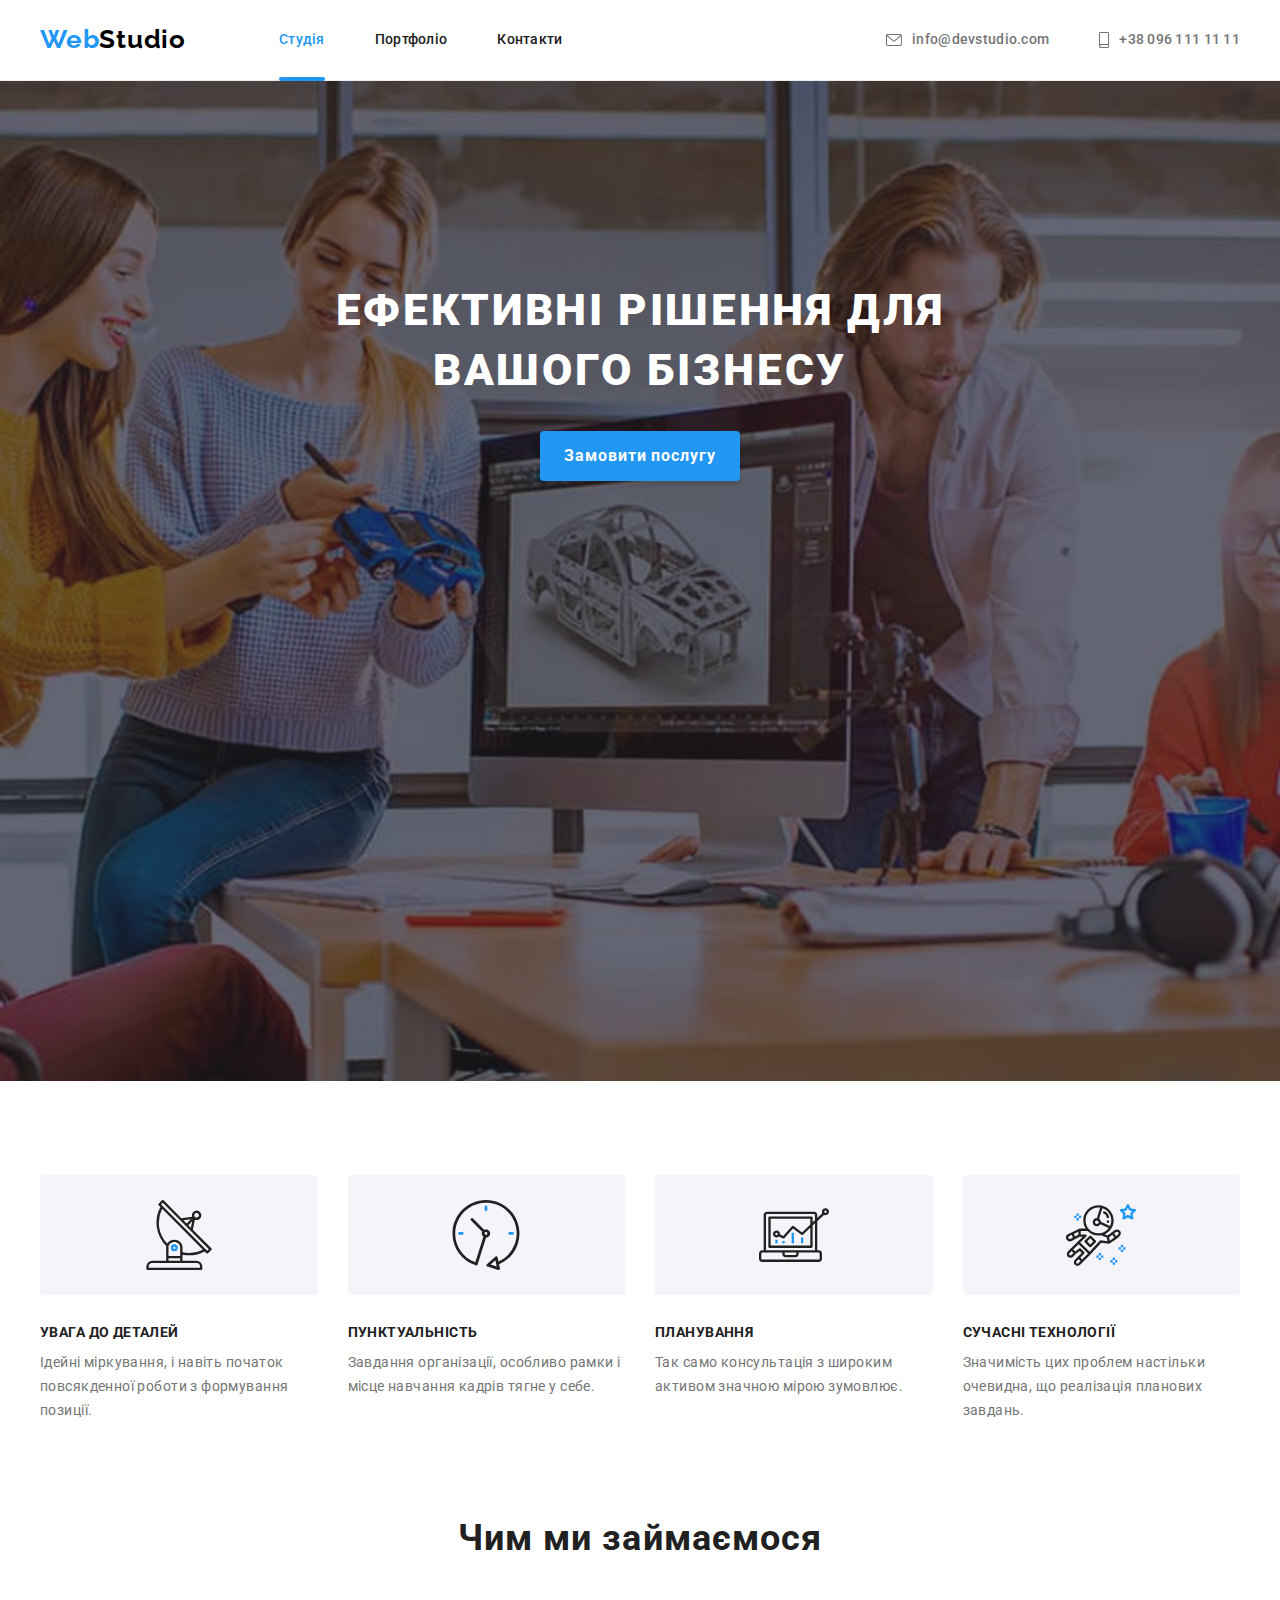
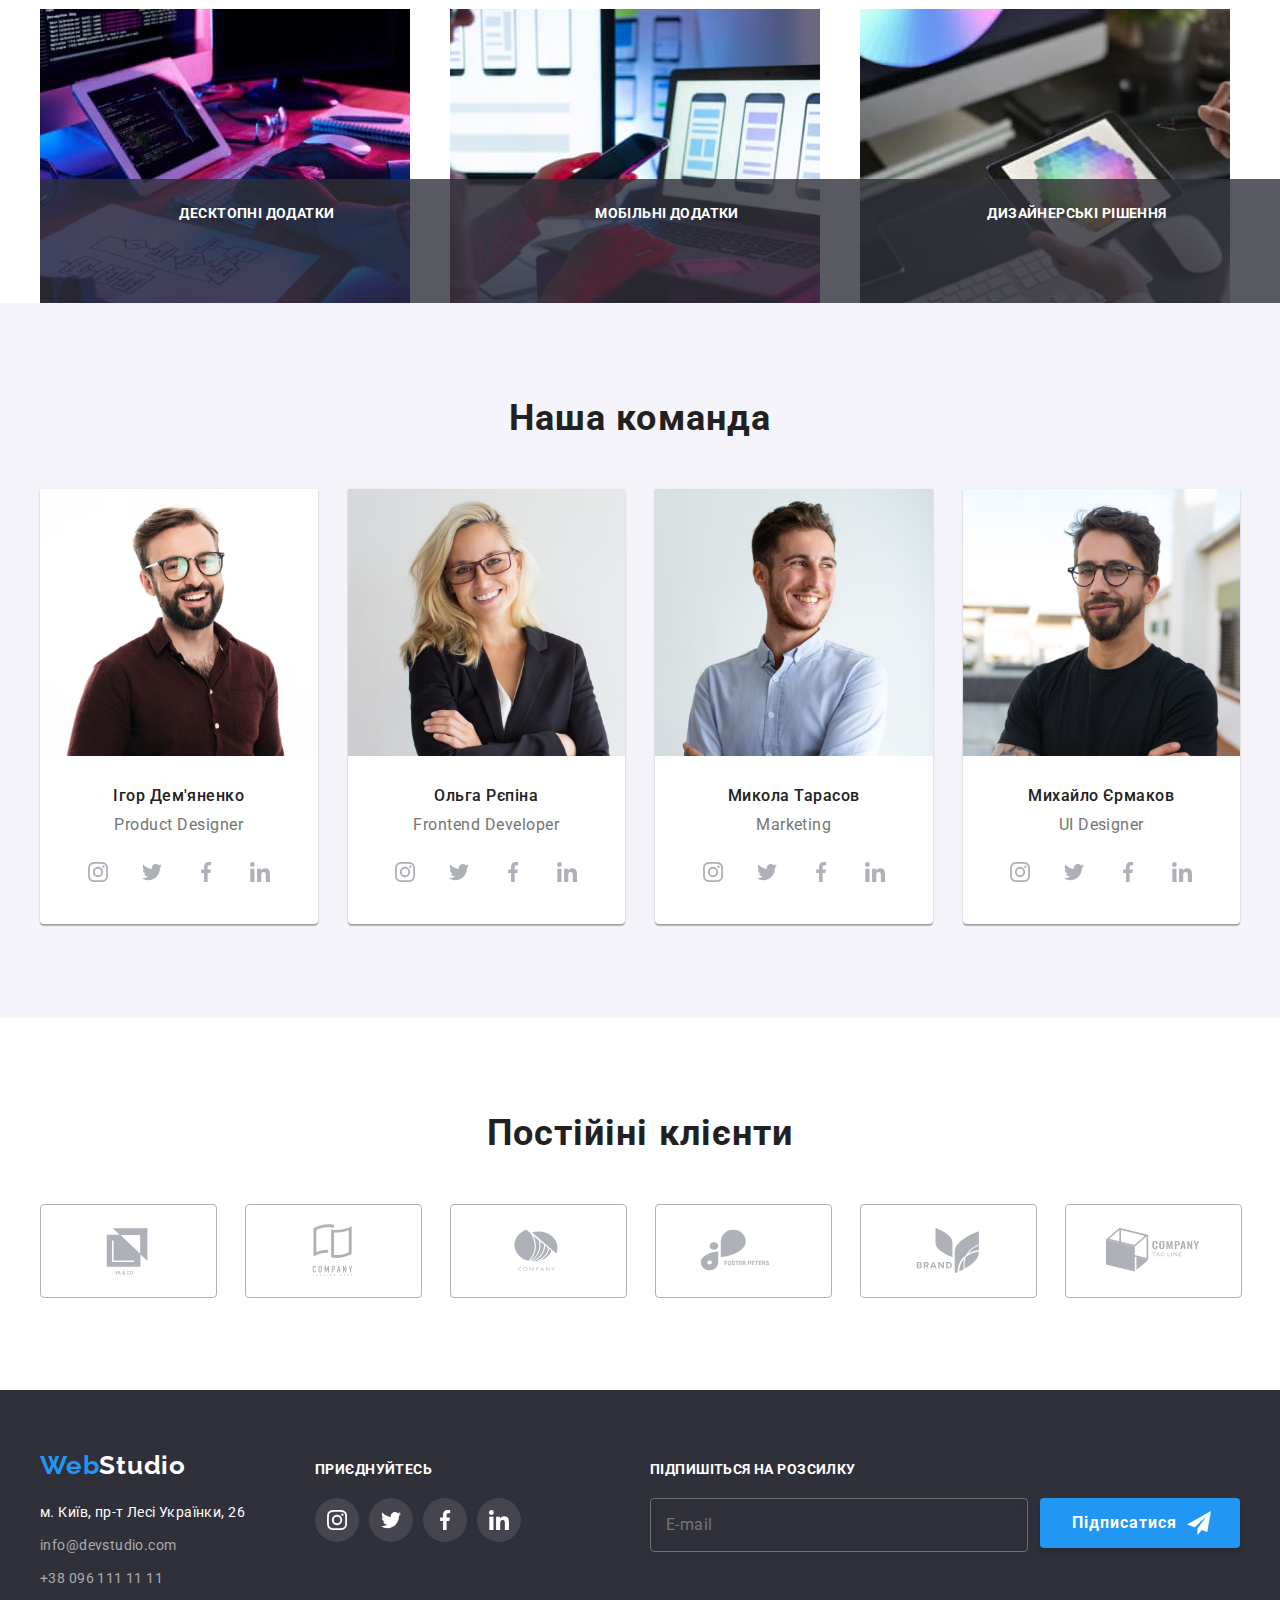
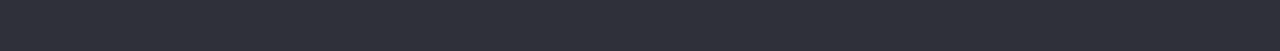
==== commit f47dcc1b: "finally hw-08 done" ====
--- a/index.html
+++ b/index.html
@@ -185,6 +185,8 @@
           <ul class="product">
             <li class="product__item">
               <img
+              srcset="img/img1.jpg 1x, 
+              img/img1-2x.jpg 2x"
                 src="./img/img1.jpg"
                 alt="створення структури"
                 width="370"
@@ -194,6 +196,8 @@
             </li>
             <li class="product__item">
               <img
+              srcset="img/img2.jpg 1x, 
+              img/img2-2x.jpg 2x"
                 src="img/img2.jpg"
                 alt="робота з ноутбуком та телефоном"
                 width="370"
@@ -203,6 +207,8 @@
             </li>
             <li class="product__item">
               <img
+              srcset="img/img3.jpg 1x, 
+              img/img3-2x.jpg 2x"
                 src="img/img3.jpg"
                 alt="робота з планшетом"
                 width="370"
@@ -532,7 +538,7 @@
           </form>
         </div>
       </div>
-    </footer> -->
+    </footer> 
     <div class="backdrop is-hidden" data-modal>
       <div class="container">
         <div class="modal">
--- a/css/main.min.css
+++ b/css/main.min.css
@@ -1 +1 @@
-:root{--primary-text-color: #757575;--accent-color: #2196f3;--primary-bkg-color: #ffffff;--primary-bkg-bt-color: #f5f4fa;--primary-title-color: #212121;--bkg-footer-color: #2f303a;--primary-logo-color: #afb1b8;--transition-duration: 250ms;--transition-cub: cubic-bezier(0.4, 0, 0.2, 1);--bt-bkg--hover-color: #188ce8;--main-font-style: "roboto";--gradient: linear-gradient( rgba(47, 48, 58, 0.4), rgba(47, 48, 58, 0.4))}.footer-mail,.footer-tel,.site-nav__link,.contacts__mail,.contacts__tel{transition:color var(--transition-duration) var(--transition-cub)}.modal{position:absolute;left:50%;top:50%}.visually-hidden{position:absolute;width:1px;height:1px;margin:-1px;border:0;padding:0;white-space:nowrap;-webkit-clip-path:inset(100%);clip-path:inset(100%);clip:rect(0 0 0 0);overflow:hidden}p,h1,h2,h3,h4,h5,h6{margin:0}ul{margin:0;padding-left:0;list-style:none}address{font-style:normal}.link{text-decoration:none}body{font-family:var(--main-font-style),sans-serif;color:var(--primary-text-color);margin:0}button{cursor:pointer;border:1px solid rgba(0,0,0,0)}img{display:block;max-width:100%;height:auto}.is-hidden{opacity:0;pointer-events:none;visibility:hidden}.section{padding-top:60px;padding-bottom:60px}@media screen and (min-width: 1200px){.section{padding-top:94px;padding-bottom:94px}}.container{width:100%;padding-left:15px;padding-right:15px;margin:0 auto}@media screen and (min-width: 480px){.container{width:480px}}@media screen and (min-width: 768px){.container{width:768px}}@media screen and (min-width: 1200px){.container{width:1200px}}.logo{font-family:"Raleway",sans-serif;font-style:normal;font-weight:700;font-size:24px;line-height:1.16;letter-spacing:.03em;color:var(--accent-color);display:block}@media screen and (min-width: 1200px){.logo{font-size:26px;line-height:1.19}}@media screen and (min-width: 768px){.logo--margin-header{margin-right:87px}}@media screen and (min-width: 1200px){.logo--margin-header{margin-right:93px}}.logo--margin-footer{margin-bottom:20px}@media screen and (min-width: 1200px){.logo--margin-footer{margin-right:auto}}.accent--color-dark{color:#000}.accent--color-light{color:#fff}.mobile-menu{width:100vw;height:100vh;top:0;position:fixed;z-index:1;background-color:var(--primary-bkg-color);padding-top:48px;padding-bottom:48px}.mobile-menu>.container{height:100%;display:flex;flex-direction:column;justify-content:space-between;overflow:auto;padding-left:40px}@media screen and (min-width: 768px){.mobile-menu{display:none}}.menu-close{position:absolute;top:10px;right:10px;background-color:var(--primary-bkg-color)}.mobile-nav{margin-bottom:30px}.mobile-nav__item:not(:last-child){margin-bottom:32px}.mobile-nav__link{font-weight:500;font-size:40px;line-height:1.17;letter-spacing:.02em;color:var(--primary-title-color)}.mobile-nav__link:hover,.mobile-nav__link:focus{color:var(--accent-color)}.mobile-menu-bottom{display:inline-block;width:100%}.mobile-contacts{margin-bottom:64px}.mobile-contacts__tel{display:inline-block;font-weight:500;font-size:34px;line-height:1.18;letter-spacing:.02em;color:var(--accent-color);margin-bottom:32px}@media screen and (max-width: 352px){.mobile-contacts__tel{font-size:28px}}@media screen and (max-width: 300px){.mobile-contacts__tel{font-size:26px}}.mobile-contacts__mail{font-weight:500;font-size:24px;line-height:1.17px;letter-spacing:.02em;color:inherit}.mobile-social{display:flex;gap:10px;flex-wrap:wrap}@media screen and (max-width: 415px){.mobile-social{gap:4px}}.mobile-social-item:not(:first-child){border-left:1px solid rgba(33,33,33,.2);padding-left:10px}@media screen and (max-width: 415px){.mobile-social-item:not(:first-child){padding-left:4px}}.mobile-social__link{display:block;color:var(--accent-color);font-weight:500;font-size:18px;line-height:1.22;letter-spacing:.02em}@media screen and (max-width: 415px){.mobile-social__link{font-weight:300;font-size:16px}}@media screen and (max-width: 343px){.mobile-social__link{font-size:14px}}@media screen and (max-width: 311px){.mobile-social__link{font-size:12px}}.section-title{font-weight:700;font-size:28px;line-height:1.17;text-align:center;letter-spacing:.03em;color:var(--primary-title-color);margin-bottom:30px}@media screen and (min-width: 1200px){.section-title{font-size:36px;margin-bottom:50px}}.btn{min-width:216px;height:50px;font-family:inherit;font-weight:700;font-size:16px;line-height:1.87;display:block;align-items:center;text-align:center;letter-spacing:.06em;color:var(--primary-bkg-color);background:var(--accent-color);box-shadow:0px 4px 4px rgba(0,0,0,.15);border-radius:4px;cursor:pointer;margin:0 auto;margin-top:30px;transition:background-color var(--transition-duration) var(--transition-cub)}.btn:hover,.btn:focus{background-color:var(--bt-bkg--hover-color)}.backdrop{position:fixed;top:0;left:0;width:100%;height:100%;background-color:rgba(0,0,0,.2);opacity:1;transition:opacity 500ms cubic-bezier(0.4, 0, 0.2, 1),visibility 500ms cubic-bezier(0.4, 0, 0.2, 1)}.backdrop.is-hidden .modal{transform:translate(-50%, -50%) scale(0.4)}.modal{transform:translate(-50%, -50%) scale(1);width:95%;max-height:609px;background-color:var(--primary-bkg-color);padding:40px;box-shadow:0px 1px 3px rgba(0,0,0,.12),0px 1px 1px rgba(0,0,0,.14),0px 2px 1px rgba(0,0,0,.2);border-radius:4px;transition:transform 700ms cubic-bezier(0.075, 0.82, 0.165, 1)}@media screen and (max-width: 334px){.modal{padding-top:20px}}@media screen and (min-width: 480px){.modal{width:450px}}@media screen and (min-width: 1200px){.modal{min-width:528px;min-height:581px}}.modal-bt{background-color:inherit;display:flex;width:30px;height:30px;border-radius:50%;align-items:center;justify-content:center;border:1px solid rgba(0,0,0,.1);position:absolute;right:8px;top:8px}.modal-close{fill:currentColor}.modal-bt:focus .modal-close,.modal-bt:hover .modal-close{color:var(--accent-color)}.form-title{margin-top:0px;margin-bottom:12px;text-align:center;font-weight:700;font-size:20px;line-height:1.5;text-align:center;letter-spacing:.03em;color:var(--primary-title-color);display:block}@media screen and (min-width: 1200px){.form-title{line-height:1.15}}.form-field{display:flex;flex-direction:column;margin-bottom:10px;position:relative}.form-field:nth-child(4){margin-bottom:0px}.form-label{margin-bottom:4px;font-weight:400;font-size:12px;line-height:1.17;letter-spacing:.01em}.form-input,.form-coment{border:1px solid rgba(33,33,33,.2);border-radius:4px;width:100%;height:40px;color:#000;padding-left:42px;outline:rgba(0,0,0,0);transition:border-color var(--transition-duration) var(--transition-cub)}.form-input:focus,.form-coment:focus{border-color:var(--accent-color)}.form-coment{padding:12px 16px;height:120px;resize:none}.form-coment::-moz-placeholder{font-weight:400;font-size:12px;line-height:1.17;letter-spacing:.01em;color:rgba(117,117,117,.5)}.form-coment:-ms-input-placeholder{font-weight:400;font-size:12px;line-height:1.17;letter-spacing:.01em;color:rgba(117,117,117,.5)}.form-coment::placeholder{font-weight:400;font-size:12px;line-height:1.17;letter-spacing:.01em;color:rgba(117,117,117,.5)}.modal-input-icon{position:absolute;left:12px;top:50%}.form-input:focus+.modal-input-icon{fill:var(--accent-color)}.form-checkbox{margin-top:20px;margin-bottom:30px;font-weight:400;font-size:12px;line-height:1.17;letter-spacing:.03em;justify-content:center}@media screen and (max-width: 334px){.form-checkbox{margin-bottom:10px}}@media screen and (min-width: 1200px){.form-checkbox{font-size:14px;line-height:1.71}}.label-checkbox{padding-left:15px;text-align:left}@media screen and (min-width: 340px){.label-checkbox{padding-left:25px}}@media screen and (min-width: 440px){.label-checkbox{padding-left:35px}}@media screen and (min-width: 480px){.label-checkbox{display:flex;gap:8px;padding:0;justify-content:center}}@media screen and (min-width: 1200px){.label-checkbox{align-items:baseline}}.icon-confirm{display:inline-flex;width:16px;height:15px;border:2px solid #212121;border-radius:4px;align-items:center;justify-content:center;fill:rgba(0,0,0,0)}.checkbox:checked+.icon-confirm{background-color:var(--accent-color);border:var(--accent-color);background-origin:border-box;fill:#fff}.checkbox:focus+.icon-confirm{border-color:var(--accent-color)}@media screen and (max-width: 479px){.icon-confirm{margin-right:6px}}.contract-modal{width:-webkit-max-content;width:-moz-max-content;width:max-content;text-decoration:none;border-bottom:100% solid #2196f3;color:#2196f3;position:relative}@media screen and (max-width: 480px){.contract-modal{display:inline-block}}@media screen and (max-width: 456px){.contract-modal{text-align:center}}.contract-modal::after{display:inline-block;content:"";width:100%;height:1px;background-color:currentColor;position:absolute;bottom:1px;right:0}@media screen and (min-width: 1200px){.contract-modal::after{bottom:5px}}.hero-bt-modal,.subs-bt{margin-top:0;min-width:200px}.header{background-color:var(--primary-bkg-color);border-bottom:1px solid #ececec;position:fixed;width:100%;margin-top:-60px}@media screen and (min-width: 768px){.header{position:unset;margin-top:0}}.header__container{display:flex}@media screen and (max-width: 768px){.header__container{justify-content:space-between}}.navigation{display:flex}.navigation__logo{display:inline-block;padding-top:24px;padding-bottom:25px}.site-nav__link,.contacts__mail,.contacts__tel{padding-top:32px;padding-bottom:32px;display:block}.site-nav,.contacts{display:none;gap:50px}@media screen and (min-width: 768px){.site-nav,.contacts{display:flex}}.site-nav{margin:0 auto}@media screen and (min-width: 768px){.header__contacts{flex-direction:column;gap:10px;justify-content:center;margin-left:auto}}@media screen and (min-width: 1200px){.header__contacts{flex-direction:row;align-items:center;gap:50px}}.site-nav__link{font-weight:500;font-size:14px;line-height:1.14;letter-spacing:.02em;color:var(--primary-title-color)}.site-nav__link:hover,.site-nav__link:focus{color:var(--accent-color)}.current{color:var(--accent-color);position:relative}.current::after{display:none;content:"";width:100%;height:4px;border-radius:2px;background-color:currentColor;position:absolute;bottom:-1px;right:0}@media screen and (min-width: 768px){.current::after{display:inline-block}}.contacts__mail,.contacts__tel{display:flex;display:none;font-weight:500;font-size:12px;line-height:1.17;letter-spacing:.02em;color:var(--primary-text-color);align-items:center}.contacts__mail:hover,.contacts__mail:focus,.contacts__tel:hover,.contacts__tel:focus{color:var(--accent-color)}@media screen and (min-width: 768px){.contacts__mail,.contacts__tel{display:flex;padding:0px}}@media screen and (min-width: 1200px){.contacts__mail,.contacts__tel{font-size:14px;line-height:1.14}}.contacts__envelop,.contacts__smartphone{margin-right:10px;fill:currentColor;display:none}@media screen and (min-width: 768px){.contacts__envelop,.contacts__smartphone{display:block}}@media screen and (min-width: 1200px){.contacts__envelop{width:16px;height:12px}}@media screen and (min-width: 1200px){.contacts__smartphone{width:10px;height:16px}}.menu-unfold{background-color:rgba(0,0,0,0)}@media screen and (min-width: 768px){.menu-unfold{display:none}}.section.hero{background-color:#c4c4c4;padding-top:118px;padding-bottom:118px;background-image:var(--gradient),url("../img/hero-mobile.jpg");background-repeat:no-repeat;background-size:cover;background-position:center;margin-left:auto;margin-right:auto;margin-top:60px;max-width:100%;height:400px}@media(min-device-pixel-ratio: 2),(-webkit-min-device-pixel-ratio: 2),(min-resolution: 192dpi),(min-resolution: 2dppx){.section.hero{background-image:var(--gradient),url("../img/hero-mobile-2x.jpg")}}@media screen and (min-width: 768px){.section.hero{margin-top:0px;background-image:var(--gradient),url("../img/hero-tab.jpg")}}@media screen and (min-width: 768px)and (min-device-pixel-ratio: 2),screen and (min-width: 768px)and (-webkit-min-device-pixel-ratio: 2),screen and (min-width: 768px)and (min-resolution: 192dpi),screen and (min-width: 768px)and (min-resolution: 2dppx){.section.hero{background-image:var(--gradient),url("../img/hero-tab-2x.jpg")}}@media screen and (min-width: 1200px){.section.hero{max-width:1600px;height:600px;padding-top:200px;padding-bottom:200px;background-image:var(--gradient),url("../img/hero-desktop.jpg")}}@media screen and (min-width: 1200px)and (min-device-pixel-ratio: 2),screen and (min-width: 1200px)and (-webkit-min-device-pixel-ratio: 2),screen and (min-width: 1200px)and (min-resolution: 192dpi),screen and (min-width: 1200px)and (min-resolution: 2dppx){.section.hero{background-image:var(--gradient),url("../img/hero-desktop-2x.jpg")}}.hero__title{font-weight:900;font-size:26px;line-height:1.62;text-align:center;letter-spacing:.06em;text-transform:uppercase;color:var(--primary-bkg-color);max-width:360px;margin:0 auto}@media screen and (min-width: 1200px){.hero__title{font-size:44px;line-height:1.36;max-width:696px}}.card__list{display:flex;flex-wrap:wrap;gap:30px}.card__list__item{width:100%}@media screen and (min-width: 768px){.card__list__item{width:calc((100% - 30px)/2)}}@media screen and (min-width: 1200px){.card__list__item{width:calc((100% - 90px)/4)}}.card__list__graphics{display:flex;background-color:var(--primary-bkg-bt-color);height:120px;margin-bottom:30px;justify-content:center;border-radius:4px;align-items:center}.card__list__icon{width:70px;height:70px}.card__list__title{font-weight:700;font-size:14px;line-height:1.14;letter-spacing:.03em;text-transform:uppercase;text-align:center;color:var(--primary-title-color)}@media screen and (min-width: 768px){.card__list__title{text-align:unset}}.card__list__text{font-weight:400;font-size:14px;line-height:1.71;letter-spacing:.03em;margin-top:10px}.work__section{padding-top:0px;padding-bottom:94px;display:none}@media screen and (min-width: 1200px){.work__section{display:unset}}.product{display:flex;gap:30px}.product__item{width:calc((100% - 60px)/3);position:relative;display:flex}.product__title{position:absolute;width:100%;height:70px;background-color:rgba(47,48,58,.8);bottom:0;text-align:center;font-size:14px;line-height:1.14;letter-spacing:.03em;text-transform:uppercase;color:#fff;padding:27px}.crew{background:var(--primary-bkg-bt-color)}.person__list{display:flex;flex-wrap:wrap;gap:30px}.person__list__item{background:var(--primary-bkg-color);width:100%;padding-top:0px;box-shadow:0px 1px 3px rgba(0,0,0,.12),0px 1px 1px rgba(0,0,0,.14),0px 2px 1px rgba(0,0,0,.2);border-radius:0px 0px 4px 4px}@media screen and (min-width: 768px){.person__list__item{width:calc((100% - 30px)/2)}}@media screen and (min-width: 1200px){.person__list__item{width:calc((100% - 90px)/4)}}.person__list__card{padding-top:30px;padding-bottom:24px}@media screen and (min-width: 1200px){.person__list__card{padding-bottom:30px}}.social__list{display:flex;justify-content:center;gap:10px;align-items:center}.social__link{display:flex;width:44px;height:44px;border-radius:50%;align-items:center;justify-content:center;color:var(--primary-logo-color);transition:color var(--transition-duration) var(--transition-cub),background-color var(--transition-duration) var(--transition-cub)}.social__link:hover,.social__link:focus{background-color:var(--accent-color);color:var(--primary-bkg-color)}.social__icon{fill:currentColor}.person__list__member{font-weight:500;font-size:16px;line-height:1.19;text-align:center;letter-spacing:.03em;color:var(--primary-title-color);margin-bottom:10px}.person__list__position{font-weight:400;font-size:16px;line-height:1.19;text-align:center;letter-spacing:.03em;margin-bottom:16px}.clients__list{display:flex;flex-wrap:wrap;gap:30px}.clients__item{width:calc((100% - 30px)/2);height:92px}@media screen and (min-width: 768px){.clients__item{width:calc((100% - 60px)/3)}}@media screen and (min-width: 1200px){.clients__item{width:calc((100% - 150px)/6)}}.clients__link{width:100%;height:100%;border:solid 1px #afb1b8;border-radius:4px;display:flex;align-items:center;justify-content:center;color:var(--primary-logo-color);transition:color var(--transition-duration) var(--transition-cub),border-color var(--transition-duration) var(--transition-cub)}.clients__link:hover,.clients__link:focus{border-color:var(--accent-color);color:var(--accent-color)}.clients__logo{fill:currentColor}.footer{background:var(--bkg-footer-color);padding-top:60px;padding-bottom:60px}@media screen and (min-width: 768px){.container.footer-container{padding-left:76px;padding-right:89px}}@media screen and (min-width: 1200px){.container.footer-container{display:flex;align-items:baseline;padding-left:15px;padding-right:15px}}@media screen and (min-width: 768px){.footer-wrap{display:flex;align-items:baseline;justify-content:space-between}}@media screen and (min-width: 1200px){.footer-wrap{justify-content:unset}}.main-part{align-items:center;display:flex;flex-direction:column}@media screen and (min-width: 1200px){.main-part{margin-right:70px}}.address{margin-bottom:60px}@media screen and (min-width: 768px){.address{margin:0}}.adress-list{align-items:center;display:flex;flex-direction:column}@media screen and (min-width: 1200px){.adress-list{align-items:unset}}.footer-item:not(:last-child){margin-bottom:8px}@media screen and (min-width: 1200px){.footer-item:not(:last-child){margin-bottom:9px}}.footer-location,.footer-mail,.footer-tel{font-style:normal;font-weight:400;font-size:14px;line-height:1.71;letter-spacing:.03em;color:rgba(255,255,255,.6)}.footer-mail:hover,.footer-mail:focus,.footer-tel:hover,.footer-tel:focus{color:var(--accent-color)}.place{color:var(--primary-bkg-color)}.social__text,.subs-text{font-weight:700;font-size:14px;line-height:1.14;letter-spacing:.03em;text-transform:uppercase;color:#fff}@media screen and (max-width: 1199px){.social__text,.subs-text{text-align:center}}.social__text{margin-bottom:20px}.social__link.socials{background-color:rgba(255,255,255,.1);color:var(--primary-bkg-color)}.social__link.socials:hover,.social__link.socials:focus{background-color:var(--accent-color)}.footer__social{display:flex;flex-direction:column}@media screen and (min-width: 1200px){.footer__social{margin-right:93px}}.subscription{margin:0 auto;margin-top:60px}@media screen and (min-width: 768px){.subscription{width:450px}}@media screen and (min-width: 1200px){.subscription{margin:0;width:unset}}@media screen and (min-width: 1200px){.footer-form{width:100%;display:flex}}.subs-text{margin-bottom:20px}.footer-label{position:relative}@media screen and (min-width: 1200px){.footer-label{margin-right:12px}}.footer-mail-label{position:absolute;font-weight:400;font-size:16px;line-height:1.25;letter-spacing:.03em;top:50%;left:16px;transform:translateY(-50%);transition:transform var(--transition-duration) var(--transition-cub)}.footer-input:not(:-moz-placeholder-shown)~.footer-mail-label{transform:translateY(-43px)}.footer-input:not(:-ms-input-placeholder)~.footer-mail-label{transform:translateY(-43px)}.footer-input:focus~.footer-mail-label,.footer-input:not(:placeholder-shown)~.footer-mail-label{transform:translateY(-43px)}.footer-input{width:100%;height:50px;border:1px solid rgba(255,255,255,.3);filter:drop-shadow(0px 4px 4px rgba(0, 0, 0, 0.15));border-radius:4px;background-color:rgba(0,0,0,0);color:#fff;outline:rgba(0,0,0,0);padding-left:16px;margin-bottom:20px}@media screen and (min-width: 1200px){.footer-input{width:358px;margin:0}}.subs-bt{display:flex;gap:10px;padding-left:31px}.send-icon{fill:currentColor}main{background-color:var(--primary-bkg-color)}.filter-bt{font-family:inherit;font-weight:500;font-size:16px;line-height:1.62;text-align:center;letter-spacing:.03em;color:var(--primary-title-color);background-color:var(--primary-bkg-bt-color);border:none;border-radius:4px;cursor:pointer;padding:6px 22px;transition-property:color,background-color,box-shadow;transition-duration:var(--transition-duration);transition-timing-function:var(--transition-cub)}.filter-bt:hover,.filter-bt:focus{color:var(--primary-bkg-color);background-color:var(--accent-color);box-shadow:0px 3px 1px rgba(0,0,0,.1),0px 1px 2px rgba(0,0,0,.08),0px 2px 2px rgba(0,0,0,.12)}.filter-list{display:flex;gap:8px;justify-content:center}.project-list{display:flex;flex-wrap:wrap;gap:30px;margin-top:40px}.project-card{padding:20px 24px;border-left:1px solid #eee;border-right:1px solid #eee;border-bottom:1px solid #eee}.project-link{display:block;text-decoration:none;transition:box-shadow var(--transition-duration) var(--transition-cub)}.project-link:hover{box-shadow:0px 1px 1px rgba(0,0,0,.12),0px 4px 4px rgba(0,0,0,.06),1px 4px 6px rgba(0,0,0,.16)}@media screen and (min-width: 768px){.project-link{width:calc((100% - 30px)/2)}}@media screen and (min-width: 1200px){.project-link{width:calc((100% - 60px)/3)}}.project-title{font-style:normal;font-size:18px;line-height:2;letter-spacing:.06em;color:var(--primary-title-color);margin-bottom:4px}.project-text{font-style:normal;font-size:16px;line-height:1.9;letter-spacing:.03em;color:var(--primary-text-color)}.hidden-card{position:relative;width:100%;height:100%;overflow:hidden}.hidden-text{position:absolute;font-size:18px;line-height:1.56;letter-spacing:.03em;color:#fff;padding:63px 24px;left:0;top:0;transform:translateY(100%);background-color:rgba(33,150,243,.9);transition-property:transform;transition-duration:var(--transition-duration);transition-timing-function:var(--transition-cub);opacity:0;overflow:auto}.project-link:hover .hidden-text{opacity:1;transform:translateY(0)}/*# sourceMappingURL=main.min.css.map */+:root{--primary-text-color: #757575;--accent-color: #2196f3;--primary-bkg-color: #ffffff;--primary-bkg-bt-color: #f5f4fa;--primary-title-color: #212121;--bkg-footer-color: #2f303a;--primary-logo-color: #afb1b8;--transition-duration: 250ms;--transition-cub: cubic-bezier(0.4, 0, 0.2, 1);--bt-bkg--hover-color: #188ce8;--main-font-style: "roboto";--gradient: linear-gradient( rgba(47, 48, 58, 0.4), rgba(47, 48, 58, 0.4))}.footer-mail,.footer-tel,.site-nav__link,.contacts__mail,.contacts__tel{transition:color var(--transition-duration) var(--transition-cub)}.modal{position:absolute;left:50%;top:50%}.visually-hidden{position:absolute;width:1px;height:1px;margin:-1px;border:0;padding:0;white-space:nowrap;-webkit-clip-path:inset(100%);clip-path:inset(100%);clip:rect(0 0 0 0);overflow:hidden}p,h1,h2,h3,h4,h5,h6{margin:0}ul{margin:0;padding-left:0;list-style:none}address{font-style:normal}.link{text-decoration:none}body{font-family:var(--main-font-style),sans-serif;color:var(--primary-text-color);margin:0}button{cursor:pointer;border:1px solid rgba(0,0,0,0)}img{display:block;max-width:100%;height:auto}.is-hidden{opacity:0;pointer-events:none;visibility:hidden}.section{padding-top:60px;padding-bottom:60px}@media screen and (min-width: 1200px){.section{padding-top:94px;padding-bottom:94px}}.container{width:100%;padding-left:15px;padding-right:15px;margin:0 auto}@media screen and (min-width: 480px){.container{width:480px}}@media screen and (min-width: 768px){.container{width:768px}}@media screen and (min-width: 1200px){.container{width:1200px}}.logo{font-family:"Raleway",sans-serif;font-style:normal;font-weight:700;font-size:24px;line-height:1.16;letter-spacing:.03em;color:var(--accent-color);display:block}@media screen and (min-width: 1200px){.logo{font-size:26px;line-height:1.19}}@media screen and (min-width: 768px){.logo--margin-header{margin-right:87px}}@media screen and (min-width: 1200px){.logo--margin-header{margin-right:93px}}.logo--margin-footer{margin-bottom:20px}@media screen and (min-width: 1200px){.logo--margin-footer{margin-right:auto}}.accent--color-dark{color:#000}.accent--color-light{color:#fff}.mobile-menu{width:100vw;height:100vh;top:0;position:fixed;z-index:1;background-color:var(--primary-bkg-color);padding-top:48px;padding-bottom:48px}.mobile-menu>.container{height:100%;display:flex;flex-direction:column;justify-content:space-between;overflow:auto;padding-left:40px}@media screen and (min-width: 768px){.mobile-menu{display:none}}.menu-close{position:absolute;top:10px;right:10px;background-color:var(--primary-bkg-color)}.mobile-nav{margin-bottom:30px}.mobile-nav__item:not(:last-child){margin-bottom:32px}.mobile-nav__link{font-weight:500;font-size:40px;line-height:1.17;letter-spacing:.02em;color:var(--primary-title-color)}.mobile-nav__link:hover,.mobile-nav__link:focus{color:var(--accent-color)}.mobile-menu-bottom{display:inline-block;width:100%}.mobile-contacts{margin-bottom:64px}.mobile-contacts__tel{display:inline-block;font-weight:500;font-size:34px;line-height:1.18;letter-spacing:.02em;color:var(--accent-color);margin-bottom:32px}@media screen and (max-width: 352px){.mobile-contacts__tel{font-size:28px}}@media screen and (max-width: 300px){.mobile-contacts__tel{font-size:26px}}.mobile-contacts__mail{font-weight:500;font-size:24px;line-height:1.17px;letter-spacing:.02em;color:inherit}.mobile-social{display:flex;gap:10px;flex-wrap:wrap}@media screen and (max-width: 415px){.mobile-social{gap:4px}}.mobile-social-item:not(:first-child){border-left:1px solid rgba(33,33,33,.2);padding-left:10px}@media screen and (max-width: 415px){.mobile-social-item:not(:first-child){padding-left:4px}}.mobile-social__link{display:block;color:var(--accent-color);font-weight:500;font-size:18px;line-height:1.22;letter-spacing:.02em}@media screen and (max-width: 415px){.mobile-social__link{font-weight:300;font-size:16px}}@media screen and (max-width: 343px){.mobile-social__link{font-size:14px}}@media screen and (max-width: 311px){.mobile-social__link{font-size:12px}}.section-title{font-weight:700;font-size:28px;line-height:1.17;text-align:center;letter-spacing:.03em;color:var(--primary-title-color);margin-bottom:30px}@media screen and (min-width: 1200px){.section-title{font-size:36px;margin-bottom:50px}}.btn{min-width:200px;height:50px;font-family:inherit;font-weight:700;font-size:16px;line-height:1.87;display:block;align-items:center;text-align:center;letter-spacing:.06em;color:var(--primary-bkg-color);background:var(--accent-color);box-shadow:0px 4px 4px rgba(0,0,0,.15);border-radius:4px;cursor:pointer;margin:0 auto;transition:background-color var(--transition-duration) var(--transition-cub)}.btn:hover,.btn:focus{background-color:var(--bt-bkg--hover-color)}.backdrop{position:fixed;top:0;left:0;width:100%;height:100%;background-color:rgba(0,0,0,.2);opacity:1;transition:opacity 500ms cubic-bezier(0.4, 0, 0.2, 1),visibility 500ms cubic-bezier(0.4, 0, 0.2, 1)}.backdrop.is-hidden .modal{transform:translate(-50%, -50%) scale(0.4)}.modal{transform:translate(-50%, -50%) scale(1);width:95%;max-height:609px;background-color:var(--primary-bkg-color);padding:40px;box-shadow:0px 1px 3px rgba(0,0,0,.12),0px 1px 1px rgba(0,0,0,.14),0px 2px 1px rgba(0,0,0,.2);border-radius:4px;transition:transform 700ms cubic-bezier(0.075, 0.82, 0.165, 1)}@media screen and (max-width: 334px){.modal{padding-top:20px}}@media screen and (min-width: 480px){.modal{width:450px}}@media screen and (min-width: 1200px){.modal{min-width:528px;min-height:581px}}.modal-bt{background-color:inherit;display:flex;width:30px;height:30px;border-radius:50%;align-items:center;justify-content:center;border:1px solid rgba(0,0,0,.1);position:absolute;right:8px;top:8px}.modal-close{fill:currentColor}.modal-bt:focus .modal-close,.modal-bt:hover .modal-close{color:var(--accent-color)}.form-title{margin-top:0px;margin-bottom:12px;text-align:center;font-weight:700;font-size:20px;line-height:1.5;text-align:center;letter-spacing:.03em;color:var(--primary-title-color);display:block}@media screen and (min-width: 1200px){.form-title{line-height:1.15}}.form-field{display:flex;flex-direction:column;margin-bottom:10px;position:relative}.form-field:nth-child(4){margin-bottom:0px}.form-label{margin-bottom:4px;font-weight:400;font-size:12px;line-height:1.17;letter-spacing:.01em}.form-input,.form-coment{border:1px solid rgba(33,33,33,.2);border-radius:4px;width:100%;height:40px;color:#000;padding-left:42px;outline:rgba(0,0,0,0);transition:border-color var(--transition-duration) var(--transition-cub)}.form-input:focus,.form-coment:focus{border-color:var(--accent-color)}.form-coment{padding:12px 16px;height:120px;resize:none}.form-coment::-moz-placeholder{font-weight:400;font-size:12px;line-height:1.17;letter-spacing:.01em;color:rgba(117,117,117,.5)}.form-coment:-ms-input-placeholder{font-weight:400;font-size:12px;line-height:1.17;letter-spacing:.01em;color:rgba(117,117,117,.5)}.form-coment::placeholder{font-weight:400;font-size:12px;line-height:1.17;letter-spacing:.01em;color:rgba(117,117,117,.5)}.modal-input-icon{position:absolute;left:12px;top:50%}.form-input:focus+.modal-input-icon{fill:var(--accent-color)}.form-checkbox{margin-top:20px;margin-bottom:30px;font-weight:400;font-size:12px;line-height:1.17;letter-spacing:.03em;justify-content:center}@media screen and (max-width: 334px){.form-checkbox{margin-bottom:10px}}@media screen and (min-width: 1200px){.form-checkbox{font-size:14px;line-height:1.71}}.label-checkbox{padding-left:15px;text-align:left}@media screen and (min-width: 340px){.label-checkbox{padding-left:25px}}@media screen and (min-width: 440px){.label-checkbox{padding-left:35px}}@media screen and (min-width: 480px){.label-checkbox{display:flex;gap:8px;padding:0;justify-content:center}}@media screen and (min-width: 1200px){.label-checkbox{align-items:baseline}}.icon-confirm{display:inline-flex;width:16px;height:15px;border:2px solid #212121;border-radius:4px;align-items:center;justify-content:center;fill:rgba(0,0,0,0)}.checkbox:checked+.icon-confirm{background-color:var(--accent-color);border:var(--accent-color);background-origin:border-box;fill:#fff}.checkbox:focus+.icon-confirm{border-color:var(--accent-color)}@media screen and (max-width: 479px){.icon-confirm{margin-right:6px}}.contract-modal{width:-webkit-max-content;width:-moz-max-content;width:max-content;text-decoration:none;border-bottom:100% solid #2196f3;color:#2196f3;position:relative}@media screen and (max-width: 480px){.contract-modal{display:inline-block}}@media screen and (max-width: 456px){.contract-modal{text-align:center}}.contract-modal::after{display:inline-block;content:"";width:100%;height:1px;background-color:currentColor;position:absolute;bottom:1px;right:0}@media screen and (min-width: 1200px){.contract-modal::after{bottom:5px}}.header{background-color:var(--primary-bkg-color);border-bottom:1px solid #ececec;position:fixed;width:100%;margin-top:-60px}@media screen and (min-width: 768px){.header{position:unset;margin-top:0}}.header__container{display:flex}@media screen and (max-width: 768px){.header__container{justify-content:space-between}}.navigation{display:flex}.navigation__logo{display:inline-block;padding-top:24px;padding-bottom:25px}.site-nav__link,.contacts__mail,.contacts__tel{padding-top:32px;padding-bottom:32px;display:block}.site-nav,.contacts{display:none;gap:50px}@media screen and (min-width: 768px){.site-nav,.contacts{display:flex}}.site-nav{margin:0 auto}@media screen and (min-width: 768px){.header__contacts{flex-direction:column;gap:10px;justify-content:center;margin-left:auto}}@media screen and (min-width: 1200px){.header__contacts{flex-direction:row;align-items:center;gap:50px}}.site-nav__link{font-weight:500;font-size:14px;line-height:1.14;letter-spacing:.02em;color:var(--primary-title-color)}.site-nav__link:hover,.site-nav__link:focus{color:var(--accent-color)}.current{color:var(--accent-color);position:relative}.current::after{display:none;content:"";width:100%;height:4px;border-radius:2px;background-color:currentColor;position:absolute;bottom:-1px;right:0}@media screen and (min-width: 768px){.current::after{display:inline-block}}.contacts__mail,.contacts__tel{display:flex;display:none;font-weight:500;font-size:12px;line-height:1.17;letter-spacing:.02em;color:var(--primary-text-color);align-items:center}.contacts__mail:hover,.contacts__mail:focus,.contacts__tel:hover,.contacts__tel:focus{color:var(--accent-color)}@media screen and (min-width: 768px){.contacts__mail,.contacts__tel{display:flex;padding:0px}}@media screen and (min-width: 1200px){.contacts__mail,.contacts__tel{font-size:14px;line-height:1.14}}.contacts__envelop,.contacts__smartphone{margin-right:10px;fill:currentColor;display:none}@media screen and (min-width: 768px){.contacts__envelop,.contacts__smartphone{display:block}}@media screen and (min-width: 1200px){.contacts__envelop{width:16px;height:12px}}@media screen and (min-width: 1200px){.contacts__smartphone{width:10px;height:16px}}.menu-unfold{background-color:rgba(0,0,0,0)}@media screen and (min-width: 768px){.menu-unfold{display:none}}.section.hero{background-color:#c4c4c4;padding-top:118px;padding-bottom:118px;background-image:var(--gradient),url("../img/hero-mobile.jpg");background-repeat:no-repeat;background-size:cover;background-position:center;margin-left:auto;margin-right:auto;margin-top:60px;max-width:100%;height:400px}@media(min-device-pixel-ratio: 2),(-webkit-min-device-pixel-ratio: 2),(min-resolution: 192dpi),(min-resolution: 2dppx){.section.hero{background-image:var(--gradient),url("../img/hero-mobile-2x.jpg")}}@media screen and (min-width: 768px){.section.hero{margin-top:0px;background-image:var(--gradient),url("../img/hero-tab.jpg")}}@media screen and (min-width: 768px)and (min-device-pixel-ratio: 2),screen and (min-width: 768px)and (-webkit-min-device-pixel-ratio: 2),screen and (min-width: 768px)and (min-resolution: 192dpi),screen and (min-width: 768px)and (min-resolution: 2dppx){.section.hero{background-image:var(--gradient),url("../img/hero-tab-2x.jpg")}}@media screen and (min-width: 1200px){.section.hero{max-width:1600px;height:600px;padding-top:200px;padding-bottom:200px;background-image:var(--gradient),url("../img/hero-desktop.jpg")}}@media screen and (min-width: 1200px)and (min-device-pixel-ratio: 2),screen and (min-width: 1200px)and (-webkit-min-device-pixel-ratio: 2),screen and (min-width: 1200px)and (min-resolution: 192dpi),screen and (min-width: 1200px)and (min-resolution: 2dppx){.section.hero{background-image:var(--gradient),url("../img/hero-desktop-2x.jpg")}}.hero__title{font-weight:900;font-size:26px;line-height:1.62;text-align:center;letter-spacing:.06em;text-transform:uppercase;color:var(--primary-bkg-color);max-width:360px;margin:0 auto;margin-bottom:30px}@media screen and (min-width: 1200px){.hero__title{font-size:44px;line-height:1.36;max-width:696px}}.card__list{display:flex;flex-wrap:wrap;gap:30px}.card__list__item{width:100%}@media screen and (min-width: 768px){.card__list__item{width:calc((100% - 30px)/2)}}@media screen and (min-width: 1200px){.card__list__item{width:calc((100% - 90px)/4)}}.card__list__graphics{display:flex;background-color:var(--primary-bkg-bt-color);height:120px;margin-bottom:30px;justify-content:center;border-radius:4px;align-items:center}.card__list__icon{width:70px;height:70px}.card__list__title{font-weight:700;font-size:14px;line-height:1.14;letter-spacing:.03em;text-transform:uppercase;text-align:center;color:var(--primary-title-color)}@media screen and (min-width: 768px){.card__list__title{text-align:unset}}.card__list__text{font-weight:400;font-size:14px;line-height:1.71;letter-spacing:.03em;margin-top:10px}.work__section{padding-top:0px;padding-bottom:94px;display:none}@media screen and (min-width: 1200px){.work__section{display:unset}}.product{display:flex;gap:30px}.product__item{width:calc((100% - 60px)/3);position:relative;display:flex}.product__title{position:absolute;width:100%;height:70px;background-color:rgba(47,48,58,.8);bottom:0;text-align:center;font-size:14px;line-height:1.14;letter-spacing:.03em;text-transform:uppercase;color:#fff;padding:27px}.crew{background:var(--primary-bkg-bt-color)}.person__list{display:flex;flex-wrap:wrap;gap:30px}.person__list__item{background:var(--primary-bkg-color);width:100%;padding-top:0px;box-shadow:0px 1px 3px rgba(0,0,0,.12),0px 1px 1px rgba(0,0,0,.14),0px 2px 1px rgba(0,0,0,.2);border-radius:0px 0px 4px 4px}@media screen and (min-width: 768px){.person__list__item{width:calc((100% - 30px)/2)}}@media screen and (min-width: 1200px){.person__list__item{width:calc((100% - 90px)/4)}}.person__list__card{padding-top:30px;padding-bottom:24px}@media screen and (min-width: 1200px){.person__list__card{padding-bottom:30px}}.social__list{display:flex;justify-content:center;gap:10px;align-items:center}.social__link{display:flex;width:44px;height:44px;border-radius:50%;align-items:center;justify-content:center;color:var(--primary-logo-color);transition:color var(--transition-duration) var(--transition-cub),background-color var(--transition-duration) var(--transition-cub)}.social__link:hover,.social__link:focus{background-color:var(--accent-color);color:var(--primary-bkg-color)}.social__icon{fill:currentColor}.person__list__member{font-weight:500;font-size:16px;line-height:1.19;text-align:center;letter-spacing:.03em;color:var(--primary-title-color);margin-bottom:10px}.person__list__position{font-weight:400;font-size:16px;line-height:1.19;text-align:center;letter-spacing:.03em;margin-bottom:16px}.clients__list{display:flex;flex-wrap:wrap;gap:30px}.clients__item{width:calc((100% - 30px)/2);height:92px}@media screen and (min-width: 768px){.clients__item{width:calc((100% - 60px)/3)}}@media screen and (min-width: 1200px){.clients__item{width:calc((100% - 150px)/6)}}.clients__link{width:100%;height:100%;border:solid 1px #afb1b8;border-radius:4px;display:flex;align-items:center;justify-content:center;color:var(--primary-logo-color);transition:color var(--transition-duration) var(--transition-cub),border-color var(--transition-duration) var(--transition-cub)}.clients__link:hover,.clients__link:focus{border-color:var(--accent-color);color:var(--accent-color)}.clients__logo{fill:currentColor}.footer{background:var(--bkg-footer-color);padding-top:60px;padding-bottom:60px}@media screen and (min-width: 1200px){.container.footer-container{display:flex;align-items:baseline;justify-content:space-between}}@media screen and (min-width: 768px){.footer-wrap{display:flex;align-items:baseline;justify-content:space-around}}@media screen and (min-width: 1200px){.footer-wrap{justify-content:unset}}.main-part{align-items:center;display:flex;flex-direction:column}@media screen and (min-width: 1200px){.main-part{margin-right:70px}}.address{margin-bottom:60px}@media screen and (min-width: 768px){.address{margin:0}}.adress-list{align-items:center;display:flex;flex-direction:column}@media screen and (min-width: 1200px){.adress-list{align-items:unset}}.footer-item:not(:last-child){margin-bottom:8px}@media screen and (min-width: 1200px){.footer-item:not(:last-child){margin-bottom:9px}}.footer-location,.footer-mail,.footer-tel{font-style:normal;font-weight:400;font-size:14px;line-height:1.71;letter-spacing:.03em;color:rgba(255,255,255,.6)}.footer-mail:hover,.footer-mail:focus,.footer-tel:hover,.footer-tel:focus{color:var(--accent-color)}.place{color:var(--primary-bkg-color)}.social__text,.subs-text{font-weight:700;font-size:14px;line-height:1.14;letter-spacing:.03em;text-transform:uppercase;color:#fff}@media screen and (max-width: 1199px){.social__text,.subs-text{text-align:center}}.social__text{margin-bottom:20px}.social__link.socials{background-color:rgba(255,255,255,.1);color:var(--primary-bkg-color)}.social__link.socials:hover,.social__link.socials:focus{background-color:var(--accent-color)}.footer__social{display:flex;flex-direction:column}@media screen and (min-width: 1200px){.footer__social{margin-right:93px}}.subscription{margin:0 auto;margin-top:60px}@media screen and (min-width: 768px){.subscription{width:450px}}@media screen and (min-width: 1200px){.subscription{margin:0;width:unset}}@media screen and (min-width: 1200px){.footer-form{width:100%;display:flex}}.subs-text{margin-bottom:20px}.footer-label{position:relative}@media screen and (min-width: 1200px){.footer-label{margin-right:12px}}.footer-mail-label{position:absolute;font-weight:400;font-size:16px;line-height:1.25;letter-spacing:.03em;top:50%;left:16px;transform:translateY(-50%);transition:transform var(--transition-duration) var(--transition-cub)}.footer-input:not(:-moz-placeholder-shown)~.footer-mail-label{transform:translateY(-43px)}.footer-input:not(:-ms-input-placeholder)~.footer-mail-label{transform:translateY(-43px)}.footer-input:focus~.footer-mail-label,.footer-input:not(:placeholder-shown)~.footer-mail-label{transform:translateY(-43px)}.footer-input{width:100%;height:50px;border:1px solid rgba(255,255,255,.3);filter:drop-shadow(0px 4px 4px rgba(0, 0, 0, 0.15));border-radius:4px;background-color:rgba(0,0,0,0);color:#fff;outline:rgba(0,0,0,0);padding-left:16px;margin-bottom:20px}@media screen and (min-width: 1200px){.footer-input{width:358px;margin:0}}.subs-bt{display:flex;gap:10px;padding-left:31px}.send-icon{fill:currentColor}main{background-color:var(--primary-bkg-color)}.filter-bt{font-family:inherit;font-weight:500;font-size:16px;line-height:1.62;text-align:center;letter-spacing:.03em;color:var(--primary-title-color);background-color:var(--primary-bkg-bt-color);border:none;border-radius:4px;cursor:pointer;padding:6px 22px;transition-property:color,background-color,box-shadow;transition-duration:var(--transition-duration);transition-timing-function:var(--transition-cub)}.filter-bt:hover,.filter-bt:focus{color:var(--primary-bkg-color);background-color:var(--accent-color);box-shadow:0px 3px 1px rgba(0,0,0,.1),0px 1px 2px rgba(0,0,0,.08),0px 2px 2px rgba(0,0,0,.12)}.filter-list{display:flex;gap:8px;justify-content:center}.project-list{display:flex;flex-wrap:wrap;gap:30px;margin-top:40px}.project-card{padding:20px 24px;border-left:1px solid #eee;border-right:1px solid #eee;border-bottom:1px solid #eee}.project-link{display:block;text-decoration:none;transition:box-shadow var(--transition-duration) var(--transition-cub)}.project-link:hover{box-shadow:0px 1px 1px rgba(0,0,0,.12),0px 4px 4px rgba(0,0,0,.06),1px 4px 6px rgba(0,0,0,.16)}@media screen and (min-width: 768px){.project-link{width:calc((100% - 30px)/2)}}@media screen and (min-width: 1200px){.project-link{width:calc((100% - 60px)/3)}}.project-title{font-style:normal;font-size:18px;line-height:2;letter-spacing:.06em;color:var(--primary-title-color);margin-bottom:4px}.project-text{font-style:normal;font-size:16px;line-height:1.9;letter-spacing:.03em;color:var(--primary-text-color)}.hidden-card{position:relative;width:100%;height:100%;overflow:hidden}.hidden-text{position:absolute;font-size:18px;line-height:1.56;letter-spacing:.03em;color:#fff;padding:63px 24px;left:0;top:0;transform:translateY(100%);background-color:rgba(33,150,243,.9);transition-property:transform;transition-duration:var(--transition-duration);transition-timing-function:var(--transition-cub);opacity:0;overflow:auto}.project-link:hover .hidden-text{opacity:1;transform:translateY(0)}/*# sourceMappingURL=main.min.css.map */